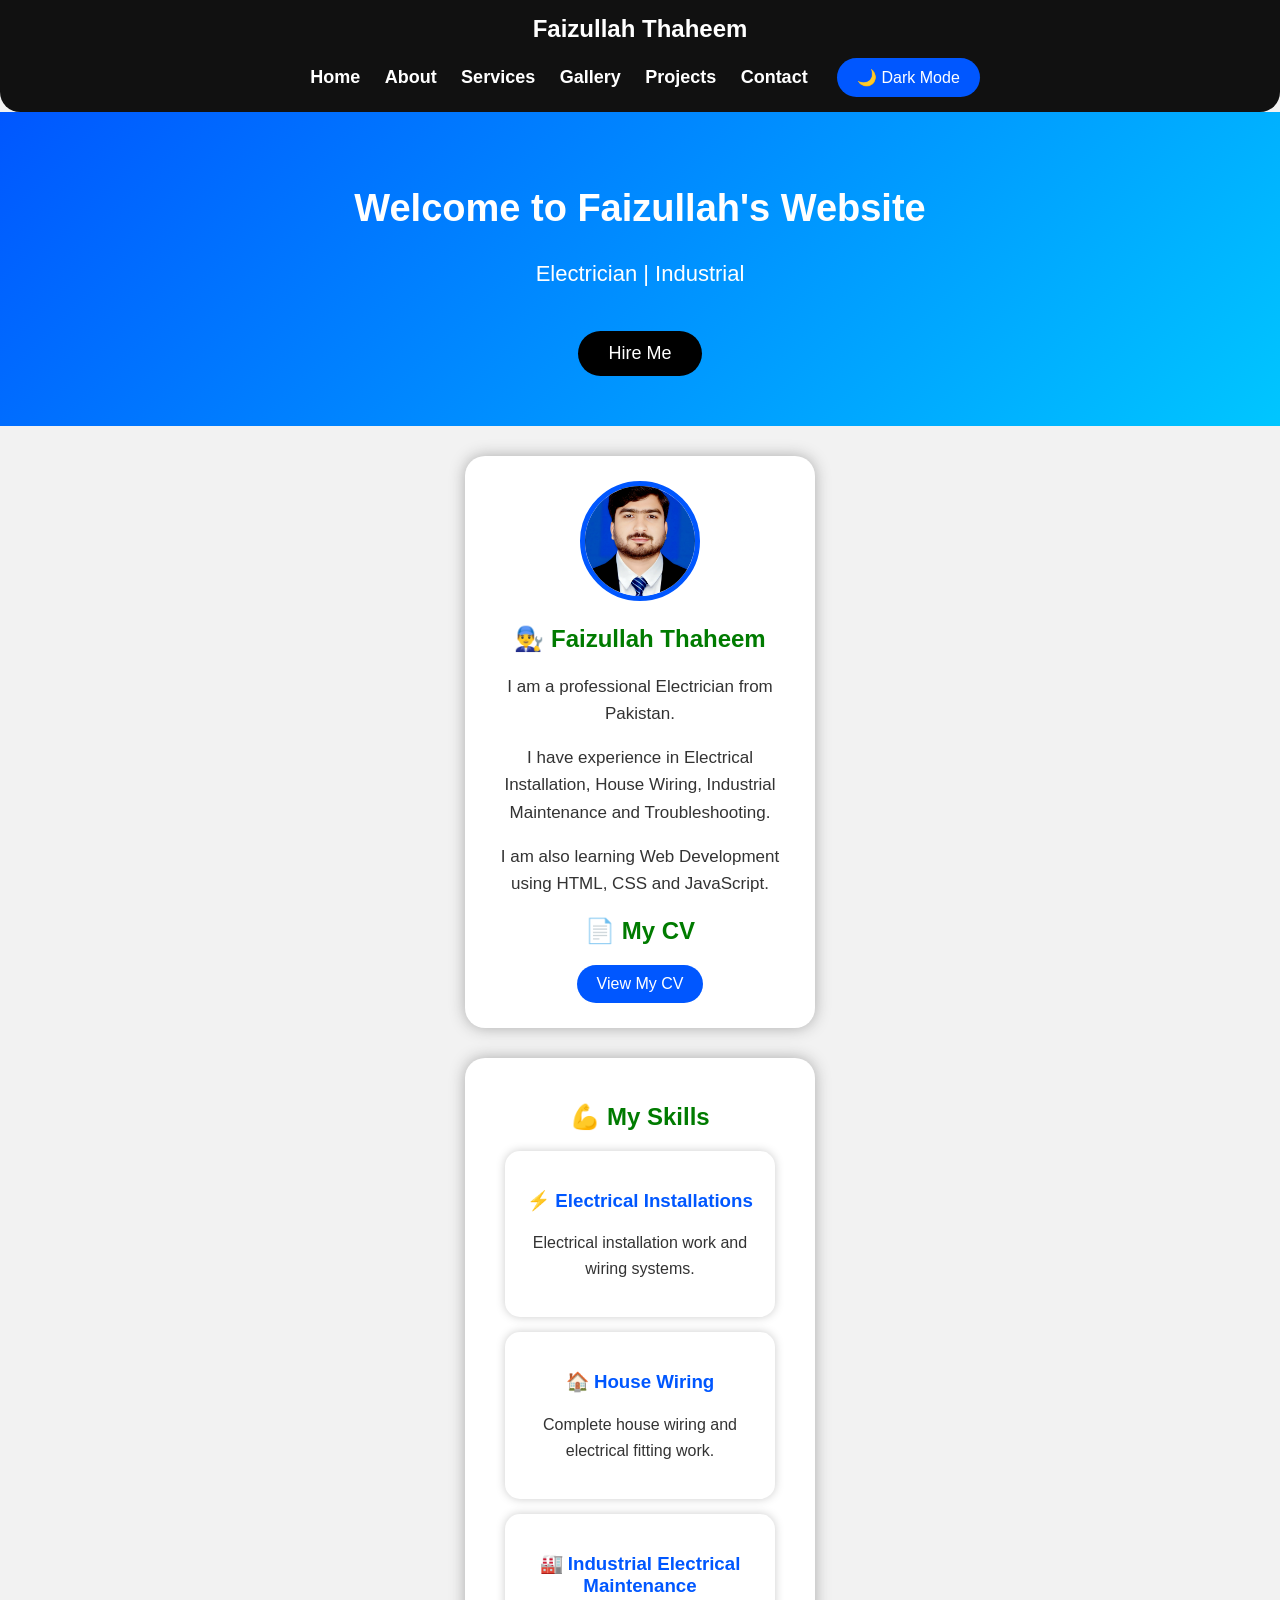
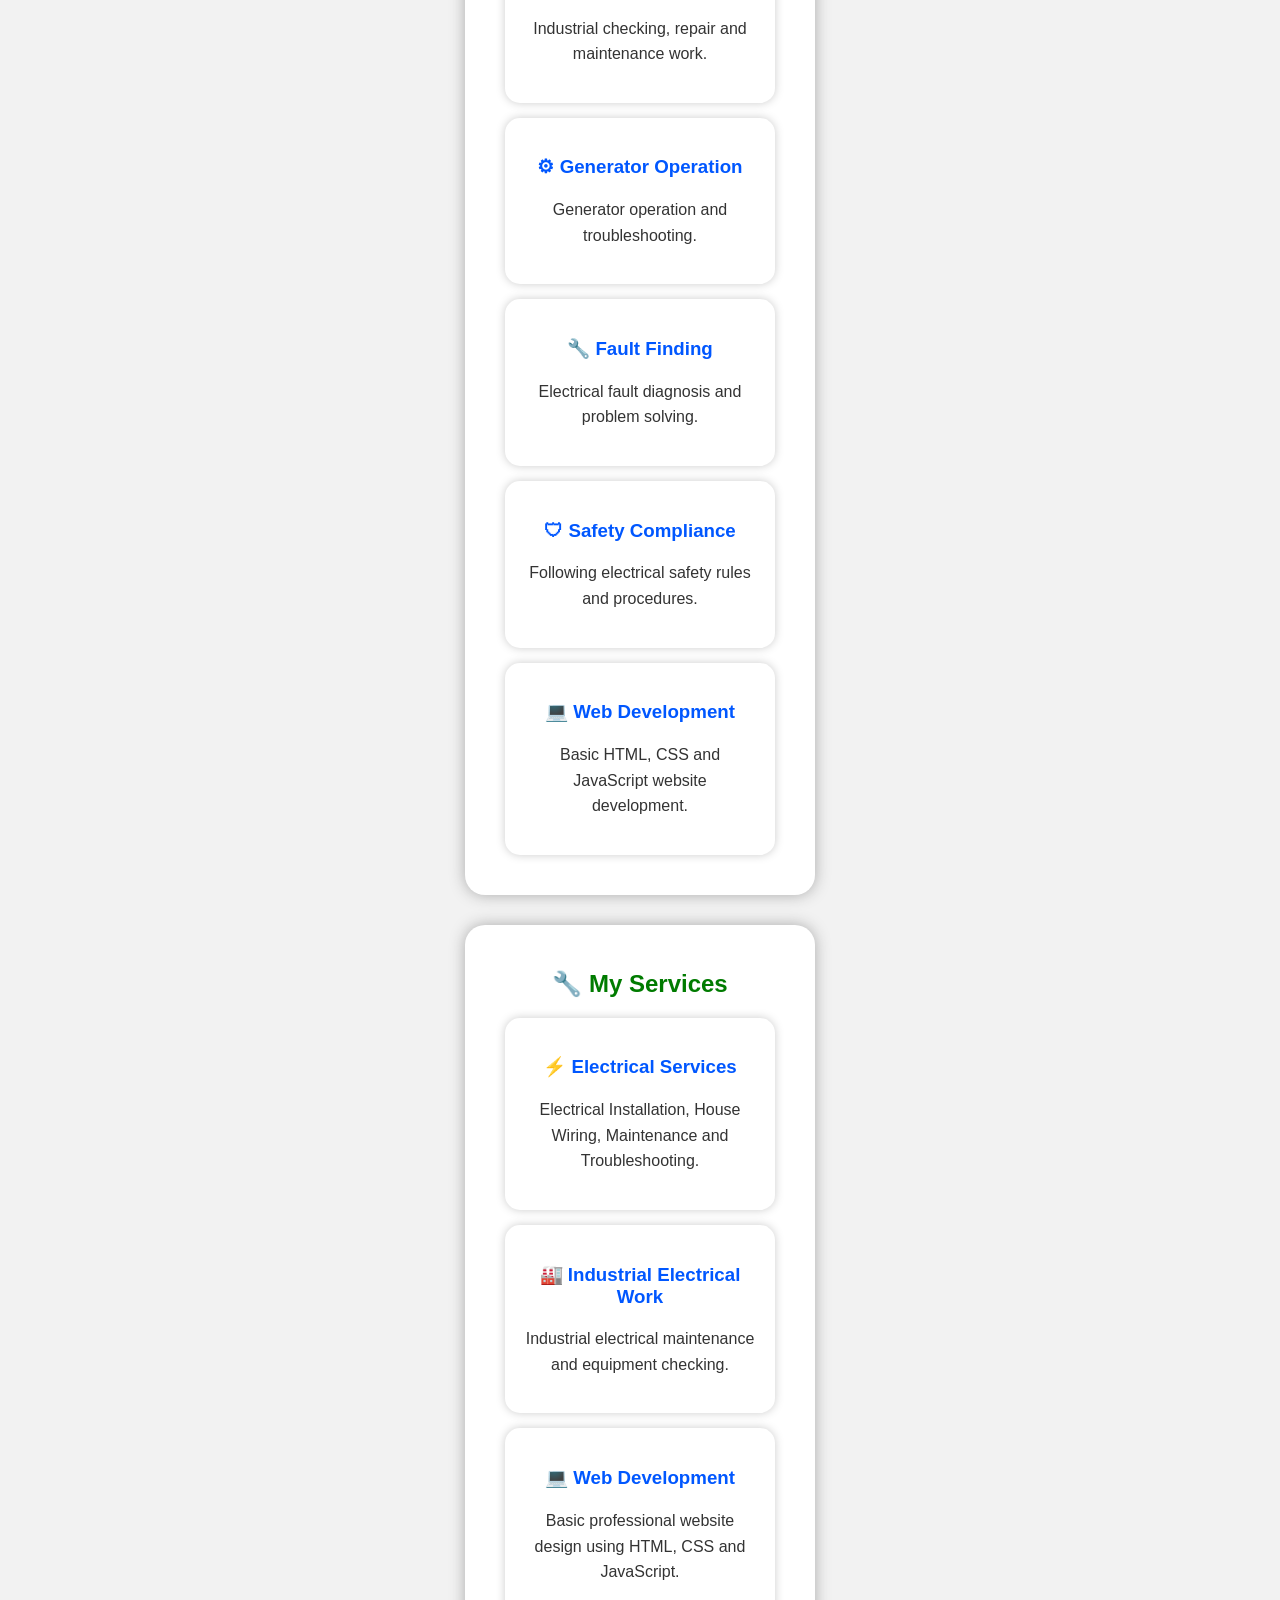
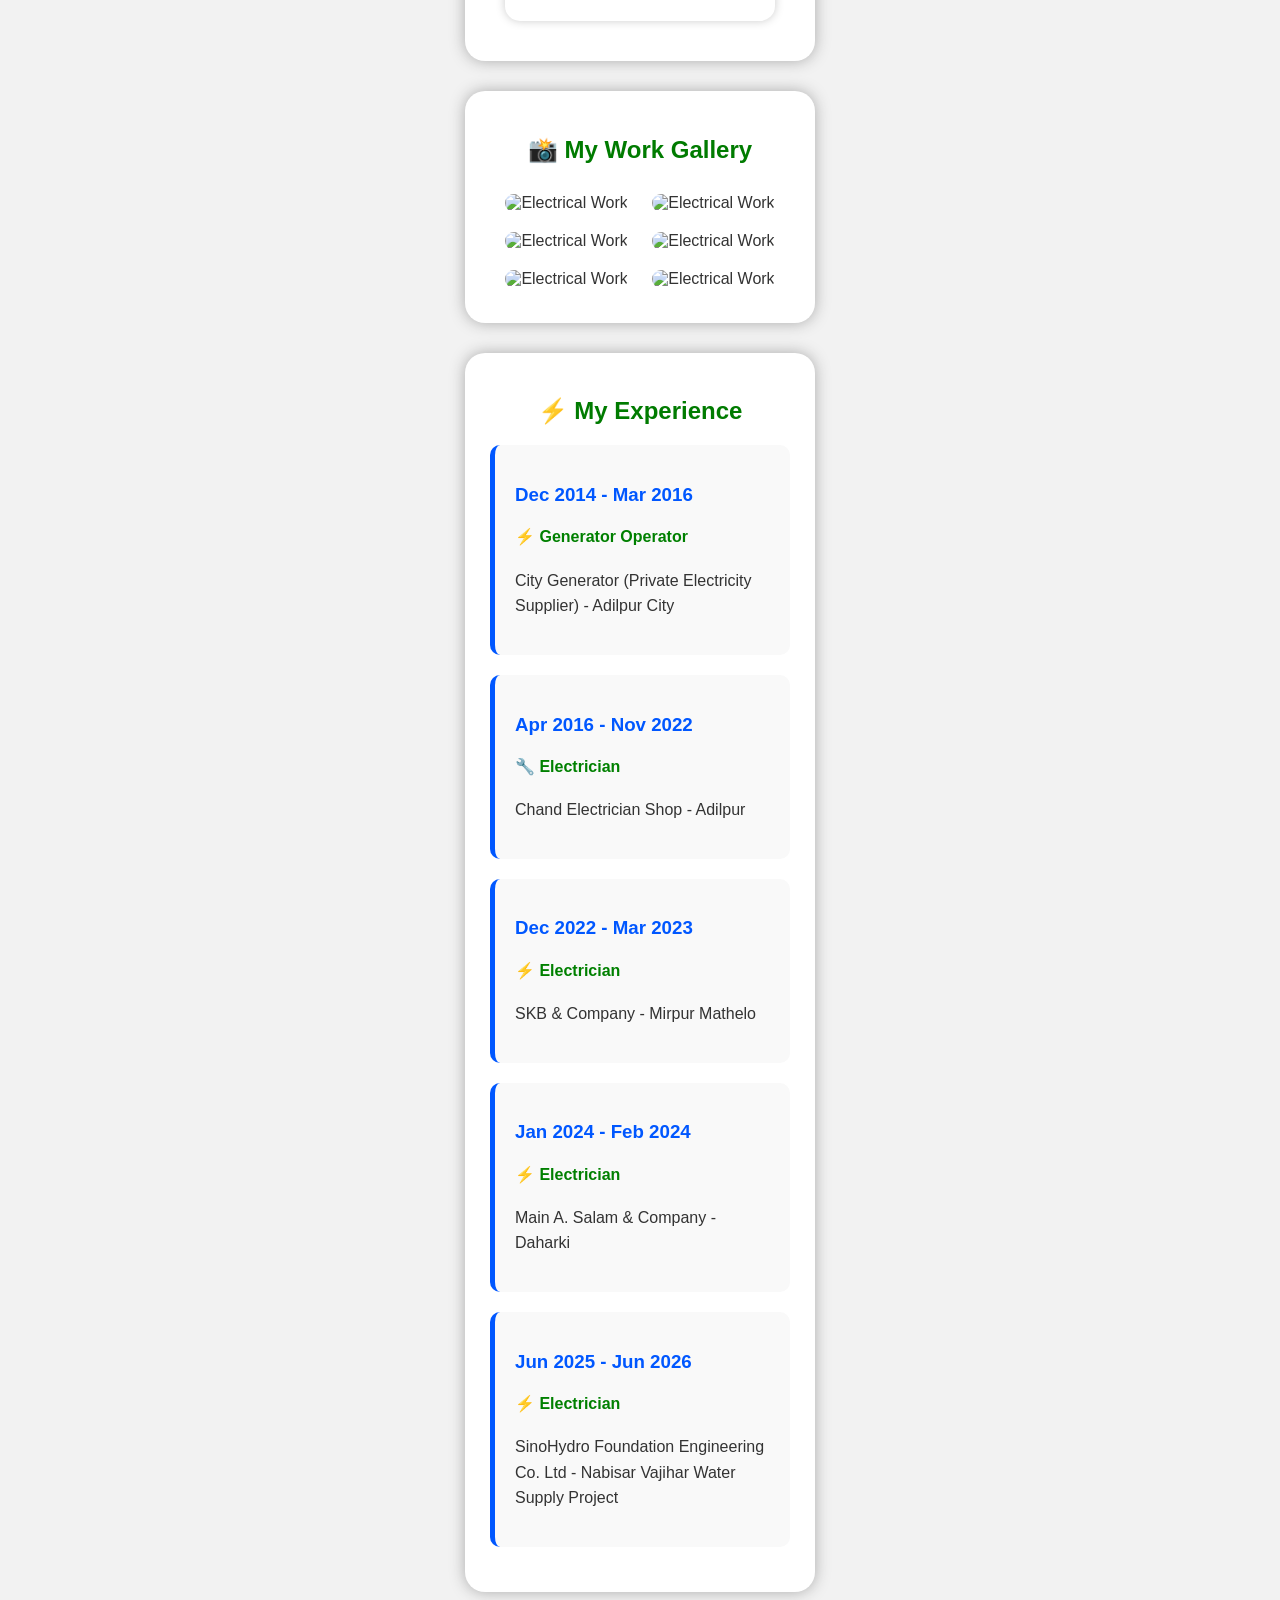
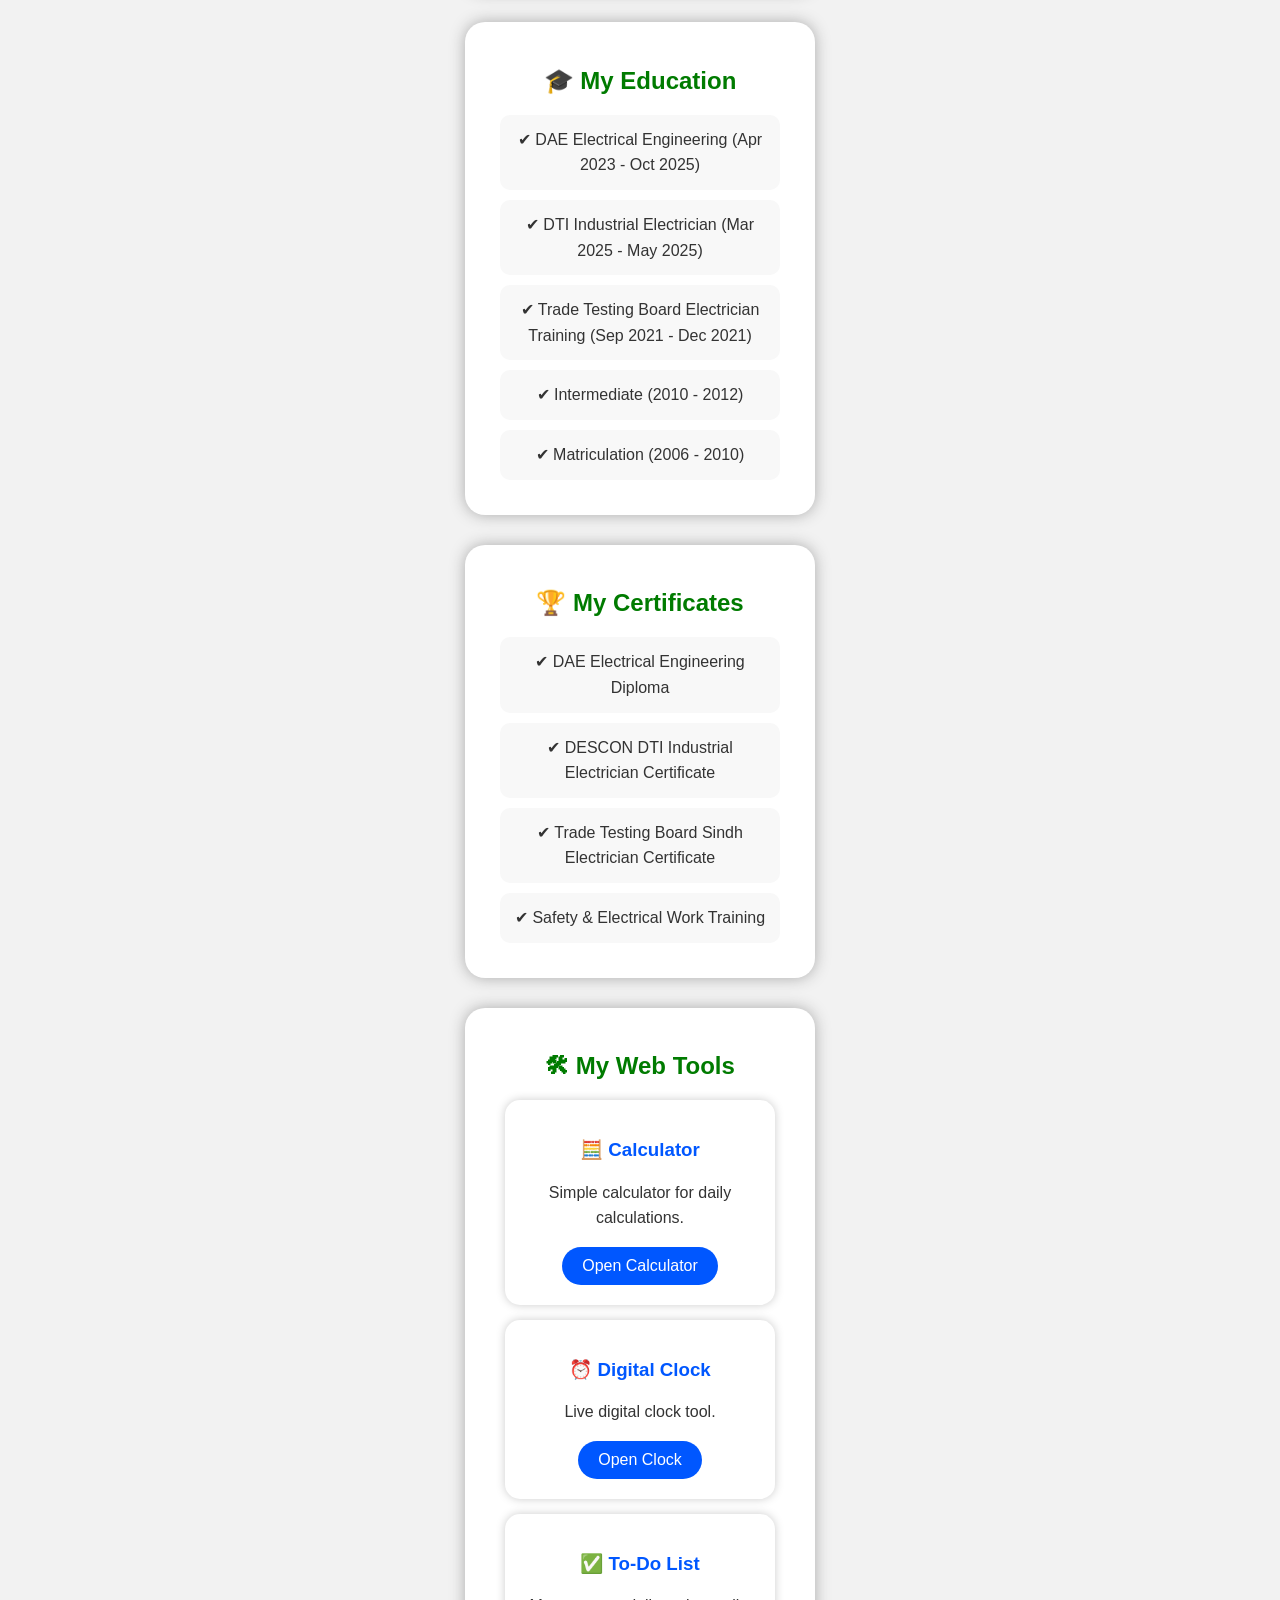
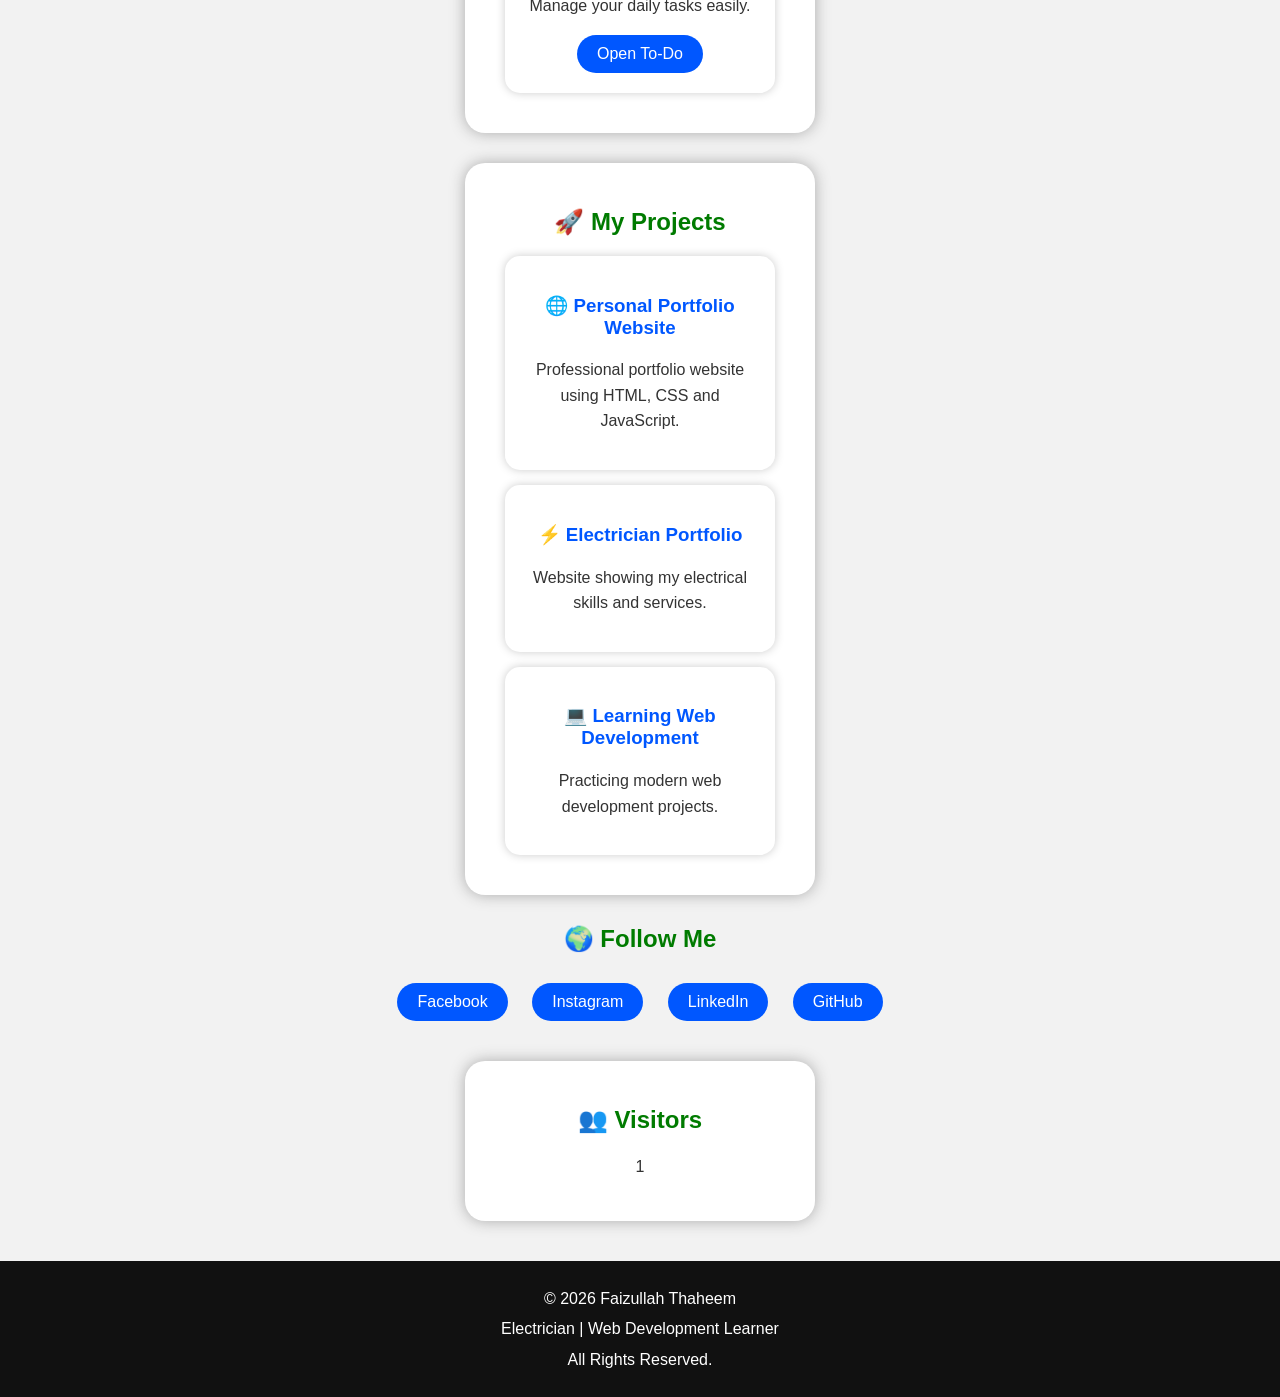
==== index.html @ d822e255 "Add files via upload" ====
<!DOCTYPE html>
<html lang="en">

<head>

<meta charset="UTF-8">

<meta name="viewport" content="width=device-width, initial-scale=1.0">

<title>Faizullah Thaheem | Electrician Portfolio</title>

<meta name="description" content="Faizullah Thaheem Professional Electrician Portfolio. Electrical Installation, Industrial Maintenance and Web Development Services.">

<meta name="keywords" content="Electrician, Electrical Work, Industrial Electrician, Web Development">

<meta name="author" content="Faizullah Thaheem">

<link rel="stylesheet" href="style.css">

<link rel="icon" type="image/png" href="logo.png">

</head>


<body>


<div id="preloader">

<div class="loader"></div>

</div>



<nav>

<h2>Faizullah Thaheem</h2>

<a href="index.html">Home</a>

<a href="about.html">About</a>

<a href="#services">Services</a>

<a href="#gallery">Gallery</a>

<a href="#projects">Projects</a>

<a href="contact.html">Contact</a>


<button onclick="toggleDarkMode()" id="darkBtn">

🌙 Dark Mode

</button>


</nav>




<div class="hero">


<h1>
Welcome to Faizullah's Website
</h1>


<p id="typing"></p>


<br>


<a href="https://wa.me/923333237715" target="_blank">

<button class="hire-btn">

Hire Me

</button>

</a>


</div>




<div class="card">


<img src="f.jpg" alt="Faizullah Thaheem">


<h2>👨‍🔧 Faizullah Thaheem</h2>


<p>
I am a professional Electrician from Pakistan.
</p>


<p>
I have experience in Electrical Installation, House Wiring, Industrial Maintenance and Troubleshooting.
</p>


<p>
I am also learning Web Development using HTML, CSS and JavaScript.
</p>



<h2>📄 My CV</h2>


<a href="f.cv.png" target="_blank">

<button>
View My CV
</button>

</a>


</div>
<div class="skills">


<h2>💪 My Skills</h2>



<div class="skill-card">

<h3>⚡ Electrical Installations</h3>

<p>
Electrical installation work and wiring systems.
</p>

</div>



<div class="skill-card">

<h3>🏠 House Wiring</h3>

<p>
Complete house wiring and electrical fitting work.
</p>

</div>



<div class="skill-card">

<h3>🏭 Industrial Electrical Maintenance</h3>

<p>
Industrial checking, repair and maintenance work.
</p>

</div>



<div class="skill-card">

<h3>⚙ Generator Operation</h3>

<p>
Generator operation and troubleshooting.
</p>

</div>



<div class="skill-card">

<h3>🔧 Fault Finding</h3>

<p>
Electrical fault diagnosis and problem solving.
</p>

</div>



<div class="skill-card">

<h3>🛡 Safety Compliance</h3>

<p>
Following electrical safety rules and procedures.
</p>

</div>



<div class="skill-card">

<h3>💻 Web Development</h3>

<p>
Basic HTML, CSS and JavaScript website development.
</p>

</div>


</div>



<div class="services" id="services">


<h2>🔧 My Services</h2>



<div class="service-card">


<h3>⚡ Electrical Services</h3>

<p>
Electrical Installation, House Wiring, Maintenance and Troubleshooting.
</p>


</div>



<div class="service-card">


<h3>🏭 Industrial Electrical Work</h3>

<p>
Industrial electrical maintenance and equipment checking.
</p>


</div>



<div class="service-card">


<h3>💻 Web Development</h3>

<p>
Basic professional website design using HTML, CSS and JavaScript.
</p>


</div>


</div>
<div class="gallery" id="gallery">


<h2>📸 My Work Gallery</h2>


<img src="images/1.jpg" alt="Electrical Work">

<img src="images/2.jpg" alt="Electrical Work">

<img src="images/3.jpg" alt="Electrical Work">

<img src="images/4.jpg" alt="Electrical Work">

<img src="images/5.jpg" alt="Electrical Work">

<img src="images/6.jpg" alt="Electrical Work">


</div>





<div class="experience">


<h2>⚡ My Experience</h2>



<div class="timeline">



<div class="timeline-item">


<h3>Dec 2014 - Mar 2016</h3>


<h4>⚡ Generator Operator</h4>


<p>
City Generator (Private Electricity Supplier) - Adilpur City
</p>


</div>




<div class="timeline-item">


<h3>Apr 2016 - Nov 2022</h3>


<h4>🔧 Electrician</h4>


<p>
Chand Electrician Shop - Adilpur
</p>


</div>




<div class="timeline-item">


<h3>Dec 2022 - Mar 2023</h3>


<h4>⚡ Electrician</h4>


<p>
SKB & Company - Mirpur Mathelo
</p>


</div>




<div class="timeline-item">


<h3>Jan 2024 - Feb 2024</h3>


<h4>⚡ Electrician</h4>


<p>
Main A. Salam & Company - Daharki
</p>


</div>




<div class="timeline-item">


<h3>Jun 2025 - Jun 2026</h3>


<h4>⚡ Electrician</h4>


<p>
SinoHydro Foundation Engineering Co. Ltd - Nabisar Vajihar Water Supply Project
</p>


</div>


</div>


</div>
<div class="education">


<h2>🎓 My Education</h2>


<p>
✔ DAE Electrical Engineering (Apr 2023 - Oct 2025)
</p>


<p>
✔ DTI Industrial Electrician (Mar 2025 - May 2025)
</p>


<p>
✔ Trade Testing Board Electrician Training (Sep 2021 - Dec 2021)
</p>


<p>
✔ Intermediate (2010 - 2012)
</p>


<p>
✔ Matriculation (2006 - 2010)
</p>


</div>





<div class="certificates">


<h2>🏆 My Certificates</h2>


<p>
✔ DAE Electrical Engineering Diploma
</p>


<p>
✔ DESCON DTI Industrial Electrician Certificate
</p>


<p>
✔ Trade Testing Board Sindh Electrician Certificate
</p>


<p>
✔ Safety & Electrical Work Training
</p>


</div>
<div class="tools">


<h2>🛠 My Web Tools</h2>



<div class="tool-card">


<h3>🧮 Calculator</h3>


<p>
Simple calculator for daily calculations.
</p>


<a href="calculator.html">

<button>
Open Calculator
</button>

</a>


</div>




<div class="tool-card">


<h3>⏰ Digital Clock</h3>


<p>
Live digital clock tool.
</p>


<a href="clock.html">

<button>
Open Clock
</button>

</a>


</div>




<div class="tool-card">


<h3>✅ To-Do List</h3>


<p>
Manage your daily tasks easily.
</p>


<a href="todo.html">

<button>
Open To-Do
</button>

</a>


</div>



</div>





<div class="projects" id="projects">


<h2>🚀 My Projects</h2>



<div class="project-card">


<h3>🌐 Personal Portfolio Website</h3>


<p>
Professional portfolio website using HTML, CSS and JavaScript.
</p>


</div>




<div class="project-card">


<h3>⚡ Electrician Portfolio</h3>


<p>
Website showing my electrical skills and services.
</p>


</div>




<div class="project-card">


<h3>💻 Learning Web Development</h3>


<p>
Practicing modern web development projects.
</p>


</div>



</div>
<div class="social">


<h2>🌍 Follow Me</h2>



<a href="https://facebook.com" target="_blank">

<button>
Facebook
</button>

</a>



<a href="https://instagram.com" target="_blank">

<button>
Instagram
</button>

</a>



<a href="https://linkedin.com" target="_blank">

<button>
LinkedIn
</button>

</a>



<a href="https://github.com" target="_blank">

<button>
GitHub
</button>

</a>



</div>





<div class="visitors">


<h2>👥 Visitors</h2>


<p id="visitorCount"></p>


</div>





<footer>


<p>
© 2026 Faizullah Thaheem
</p>


<p>
Electrician | Web Development Learner
</p>


<p>
All Rights Reserved.
</p>


</footer>





<button onclick="topFunction()" id="topBtn">

⬆ Top

</button>





<script src="script.js"></script>


</body>


</html>
---- style.css ----
/* ======================
   General Settings
====================== */


*{
    box-sizing:border-box;
}


body{

    background:#f2f2f2;
    font-family:Arial, sans-serif;
    margin:0;
    text-align:center;
    color:#333;

}



h1{

    color:#0057ff;

}



h2{

    color:#007b00;

}



p{

    line-height:1.6;

}



a{

    text-decoration:none;

}



/* ======================
   Navigation
====================== */


nav{

    background:#111;
    padding:15px;
    border-radius:0 0 20px 20px;

}



nav h2{

    color:white;
    margin:0 0 15px;

}



nav a{

    color:white;
    margin:10px;
    font-size:18px;
    font-weight:bold;

}



nav a:hover{

    color:#00ffff;

}



#darkBtn{

    margin-left:15px;

}/* ======================
   Hero Section
====================== */


.hero{

    background:linear-gradient(135deg,#0057ff,#00c6ff);
    color:white;
    padding:50px 20px;
    margin-bottom:30px;

}



.hero h1{

    color:white;
    font-size:38px;

}



.hero p{

    color:white;
    font-size:22px;

}



.hire-btn{

    background:black;
    color:white;
    padding:12px 30px;
    border:none;
    border-radius:25px;
    font-size:18px;
    cursor:pointer;
    transition:0.3s;

}



.hire-btn:hover{

    background:white;
    color:black;
    transform:scale(1.05);

}



/* ======================
   Common Cards
====================== */


.card,
.skills,
.services,
.contact,
.projects,
.experience,
.certificates,
.education,
.tools,
.gallery,
.visitors,
.why,
.calculator,
.todo{


    background:white;
    width:350px;
    margin:30px auto;
    padding:25px;
    border-radius:20px;
    box-shadow:0 0 15px #aaa;
    transition:0.3s;

}



.card:hover,
.skills:hover,
.services:hover,
.projects:hover{

    transform:translateY(-5px);

}



/* ======================
   Profile Image
====================== */


.card img{

    width:120px;
    height:120px;
    border-radius:50%;
    object-fit:cover;
    border:5px solid #0057ff;

}



.card p{

    font-size:17px;

}/* ======================
   Skills & Service Cards
====================== */


.skill-card,
.service-card,
.tool-card,
.project-card{

    background:#ffffff;
    margin:15px auto;
    padding:20px;
    border-radius:15px;
    width:90%;
    box-shadow:0 0 10px #ccc;
    transition:0.3s;

}



.skill-card:hover,
.service-card:hover,
.tool-card:hover,
.project-card:hover{

    transform:translateY(-8px);
    box-shadow:0 0 20px #888;

}



.skill-card h3,
.service-card h3,
.tool-card h3,
.project-card h3{

    color:#0057ff;

}



/* ======================
   Gallery
====================== */


.gallery img{

    width:140px;
    height:140px;
    object-fit:cover;
    margin:10px;
    border-radius:15px;
    transition:0.3s;

}



.gallery img:hover{

    transform:scale(1.08);

}



/* ======================
   Experience Timeline
====================== */


.timeline-item{

    background:#f9f9f9;
    margin:20px 0;
    padding:20px;
    border-left:5px solid #0057ff;
    border-radius:10px;
    text-align:left;

}



.timeline-item h3{

    color:#0057ff;

}



.timeline-item h4{

    color:#008000;

}/* ======================
   Education & Certificates
====================== */


.education p,
.certificates p{

    background:#f8f8f8;
    padding:12px;
    margin:10px;
    border-radius:10px;
    font-size:16px;

}



.education p:hover,
.certificates p:hover{

    background:#e8f0ff;

}




/* ======================
   Buttons
====================== */


button{

    background:#0057ff;
    color:white;
    padding:10px 20px;
    border:none;
    border-radius:20px;
    cursor:pointer;
    font-size:16px;
    transition:0.3s;

}



button:hover{

    background:#003399;
    transform:scale(1.05);

}



/* ======================
   Social Section
====================== */


.social button{

    margin:10px;

}



.social a{

    display:inline-block;

}




/* ======================
   Footer
====================== */


footer{

    background:#111;
    color:white;
    padding:20px;
    margin-top:40px;

}



footer p{

    margin:5px;

}




/* ======================
   Top Button
====================== */


#topBtn{

    position:fixed;
    bottom:20px;
    right:20px;
    display:none;
    border-radius:50%;
    width:50px;
    height:50px;

}/* ======================
   Preloader
====================== */


#preloader{

    position:fixed;
    top:0;
    left:0;
    width:100%;
    height:100%;
    background:white;
    display:flex;
    justify-content:center;
    align-items:center;
    z-index:9999;

}



.loader{

    width:50px;
    height:50px;
    border:5px solid #ccc;
    border-top:5px solid #0057ff;
    border-radius:50%;
    animation:spin 1s linear infinite;

}



@keyframes spin{

    100%{

        transform:rotate(360deg);

    }

}



/* ======================
   Dark Mode
====================== */


.dark{

    background:#111;
    color:white;

}



.dark .card,
.dark .skills,
.dark .services,
.dark .experience,
.dark .education,
.dark .certificates,
.dark .tools,
.dark .projects,
.dark .gallery,
.dark .visitors{

    background:#222;
    color:white;

}



.dark .skill-card,
.dark .service-card,
.dark .tool-card,
.dark .project-card,
.dark .timeline-item{

    background:#333;
    color:white;

}




/* ======================
   Mobile Responsive
====================== */


@media(max-width:600px){


nav a{

    display:block;
    margin:12px;

}



.hero h1{

    font-size:28px;

}



.card,
.skills,
.services,
.contact,
.projects,
.experience,
.certificates,
.education,
.tools,
.gallery,
.visitors{

    width:90%;

}



.gallery img{

    width:100px;
    height:100px;

}



button{

    width:auto;

}



}
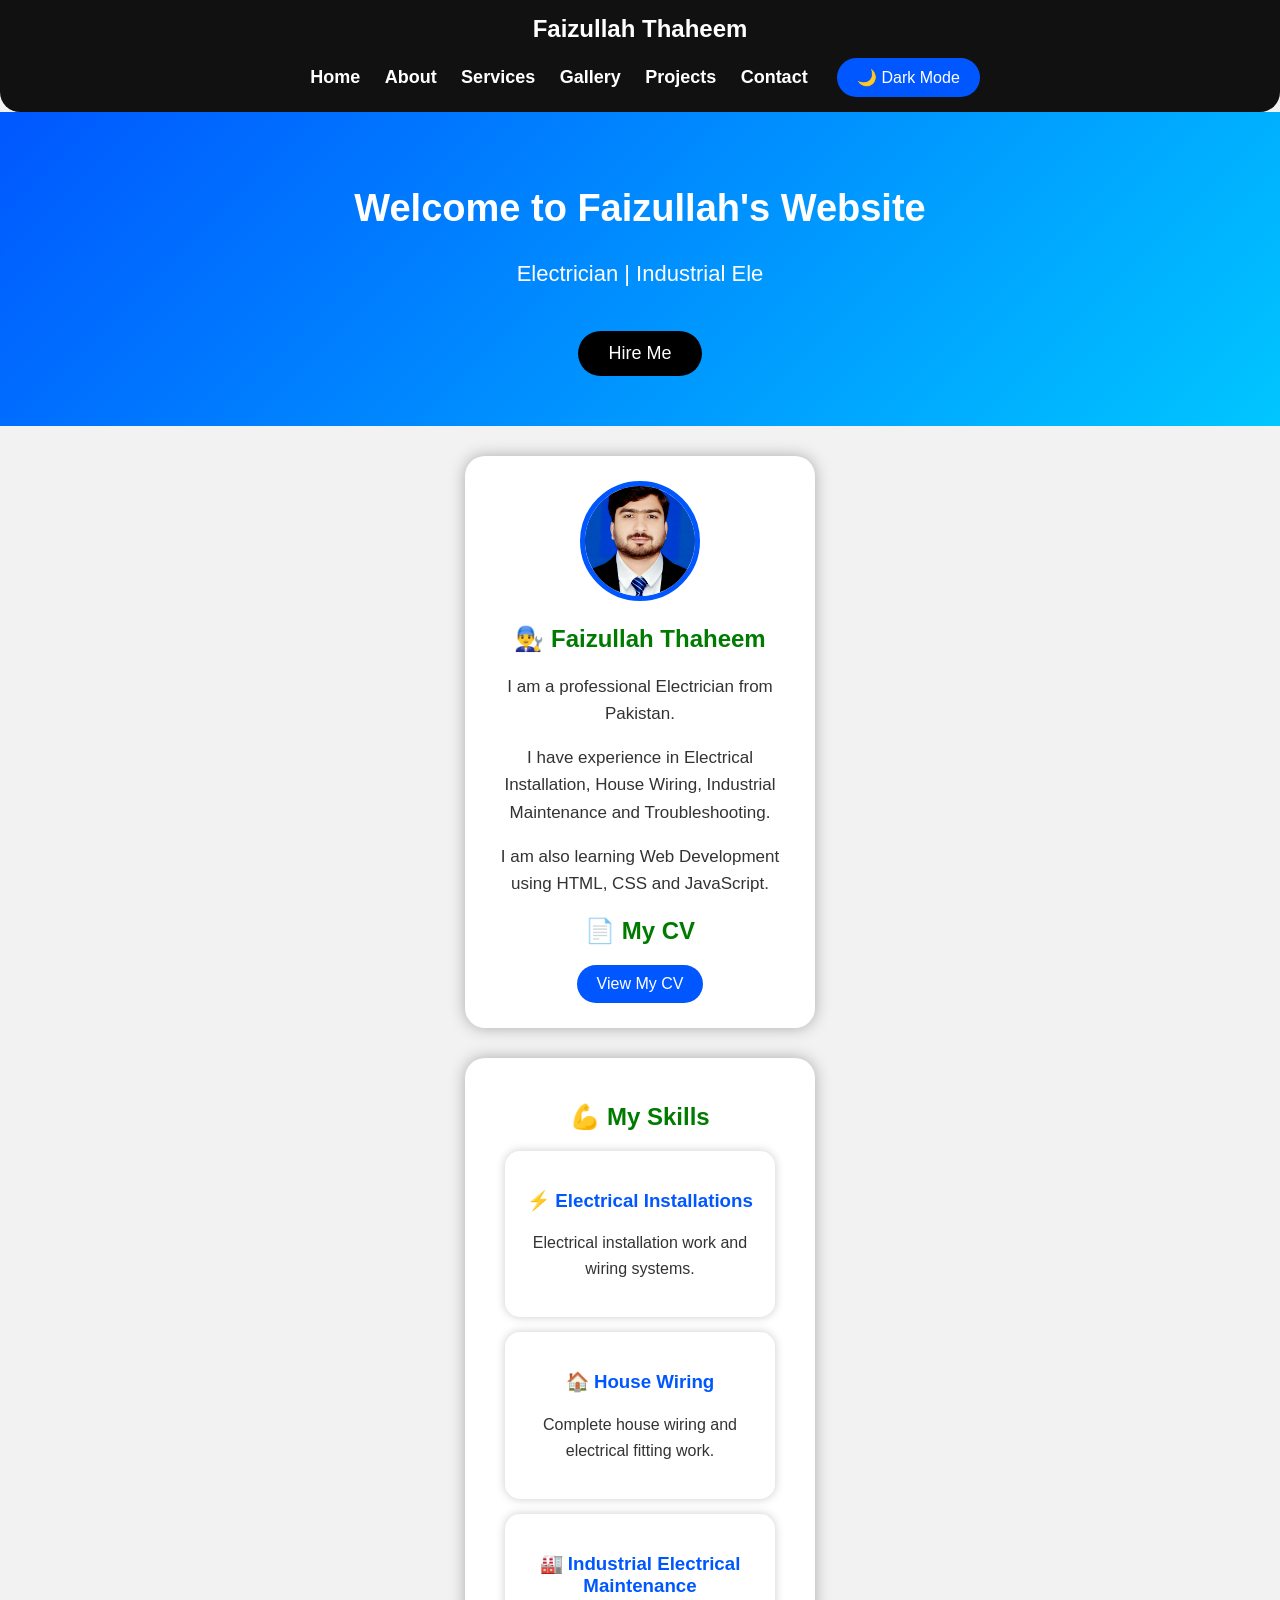
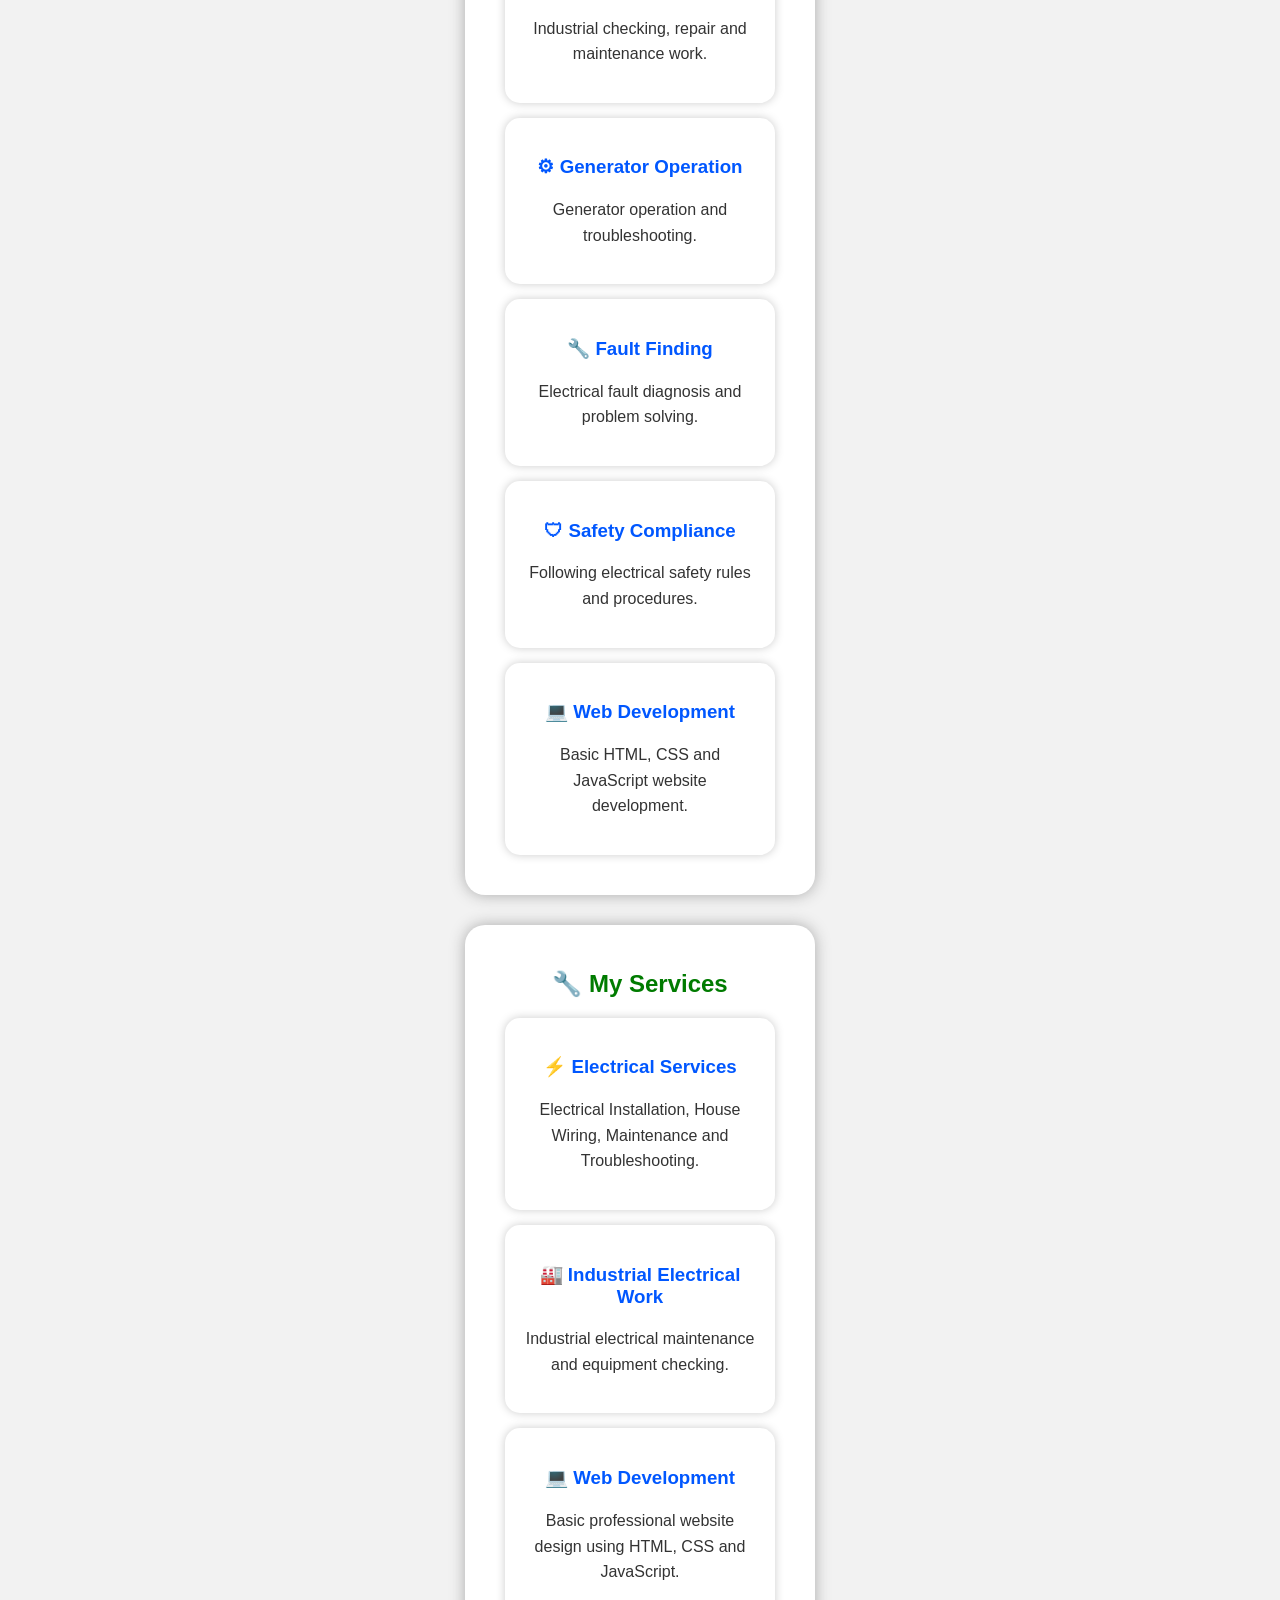
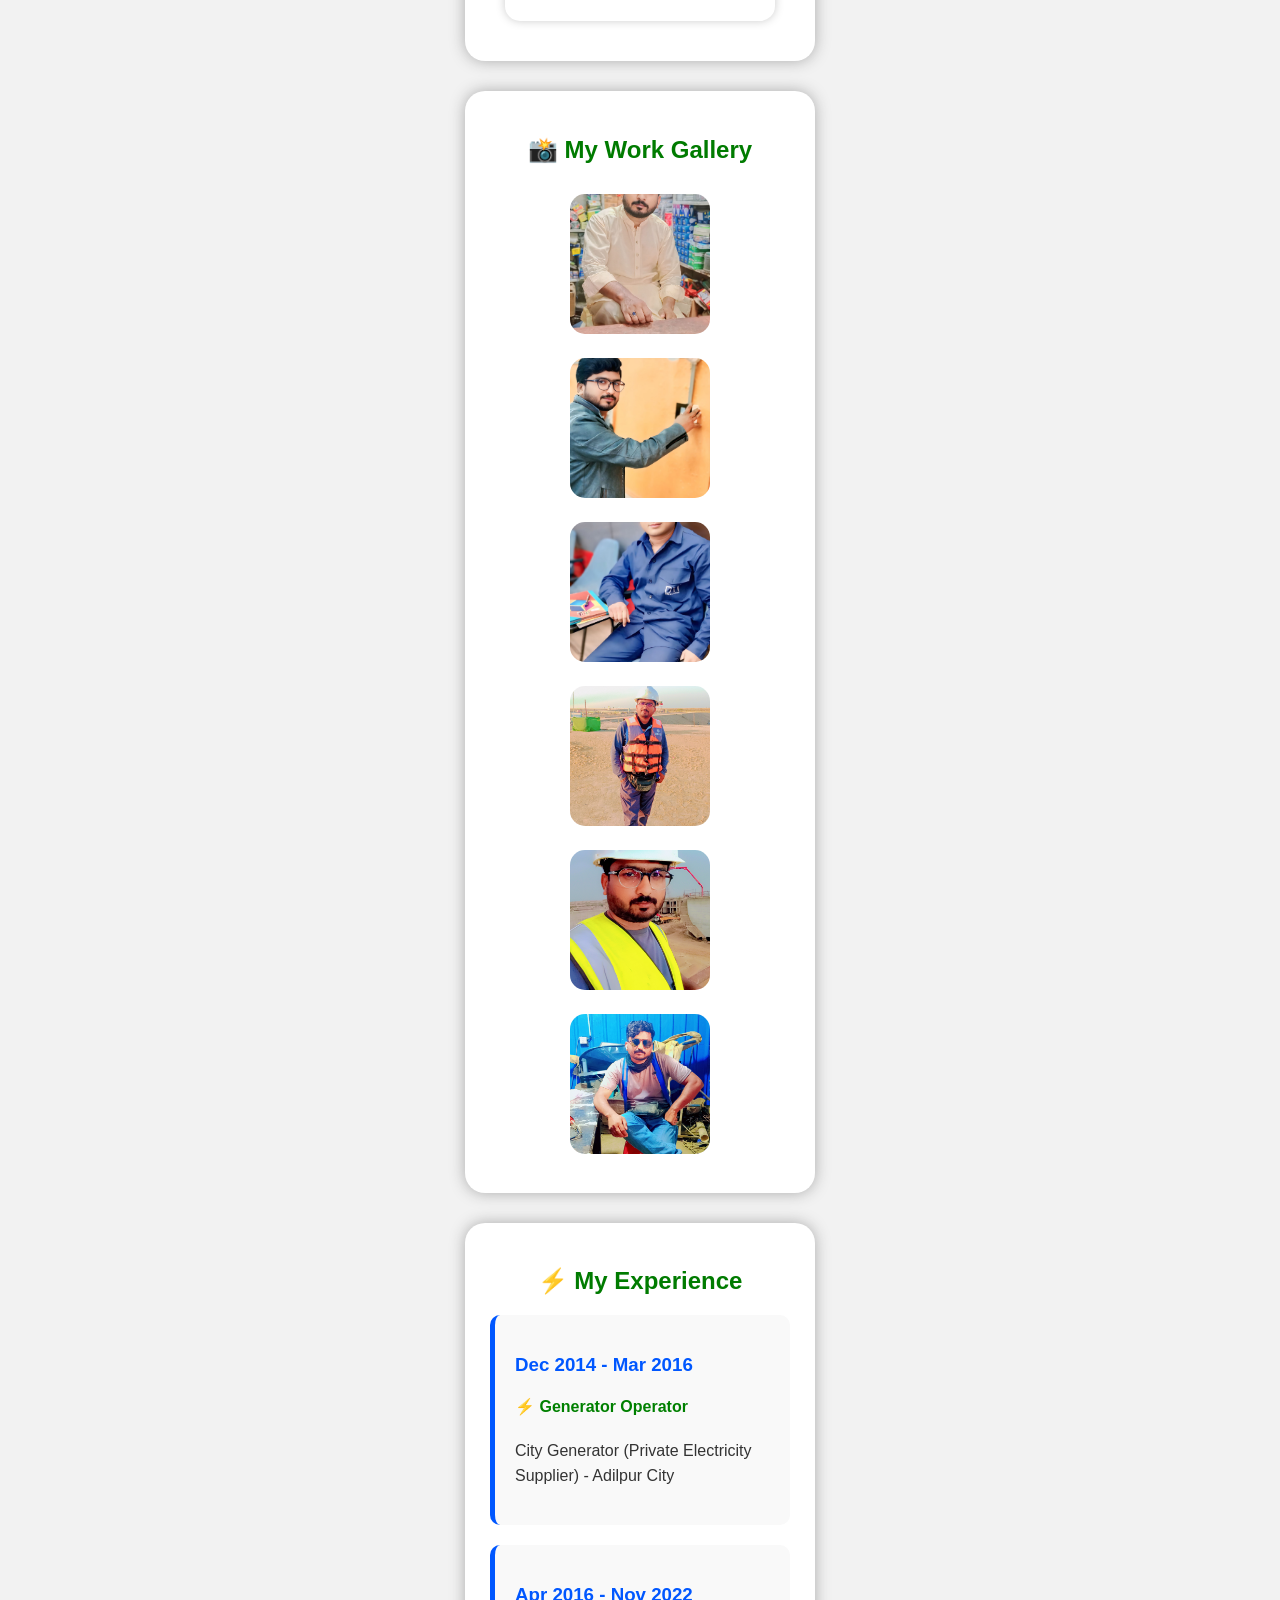
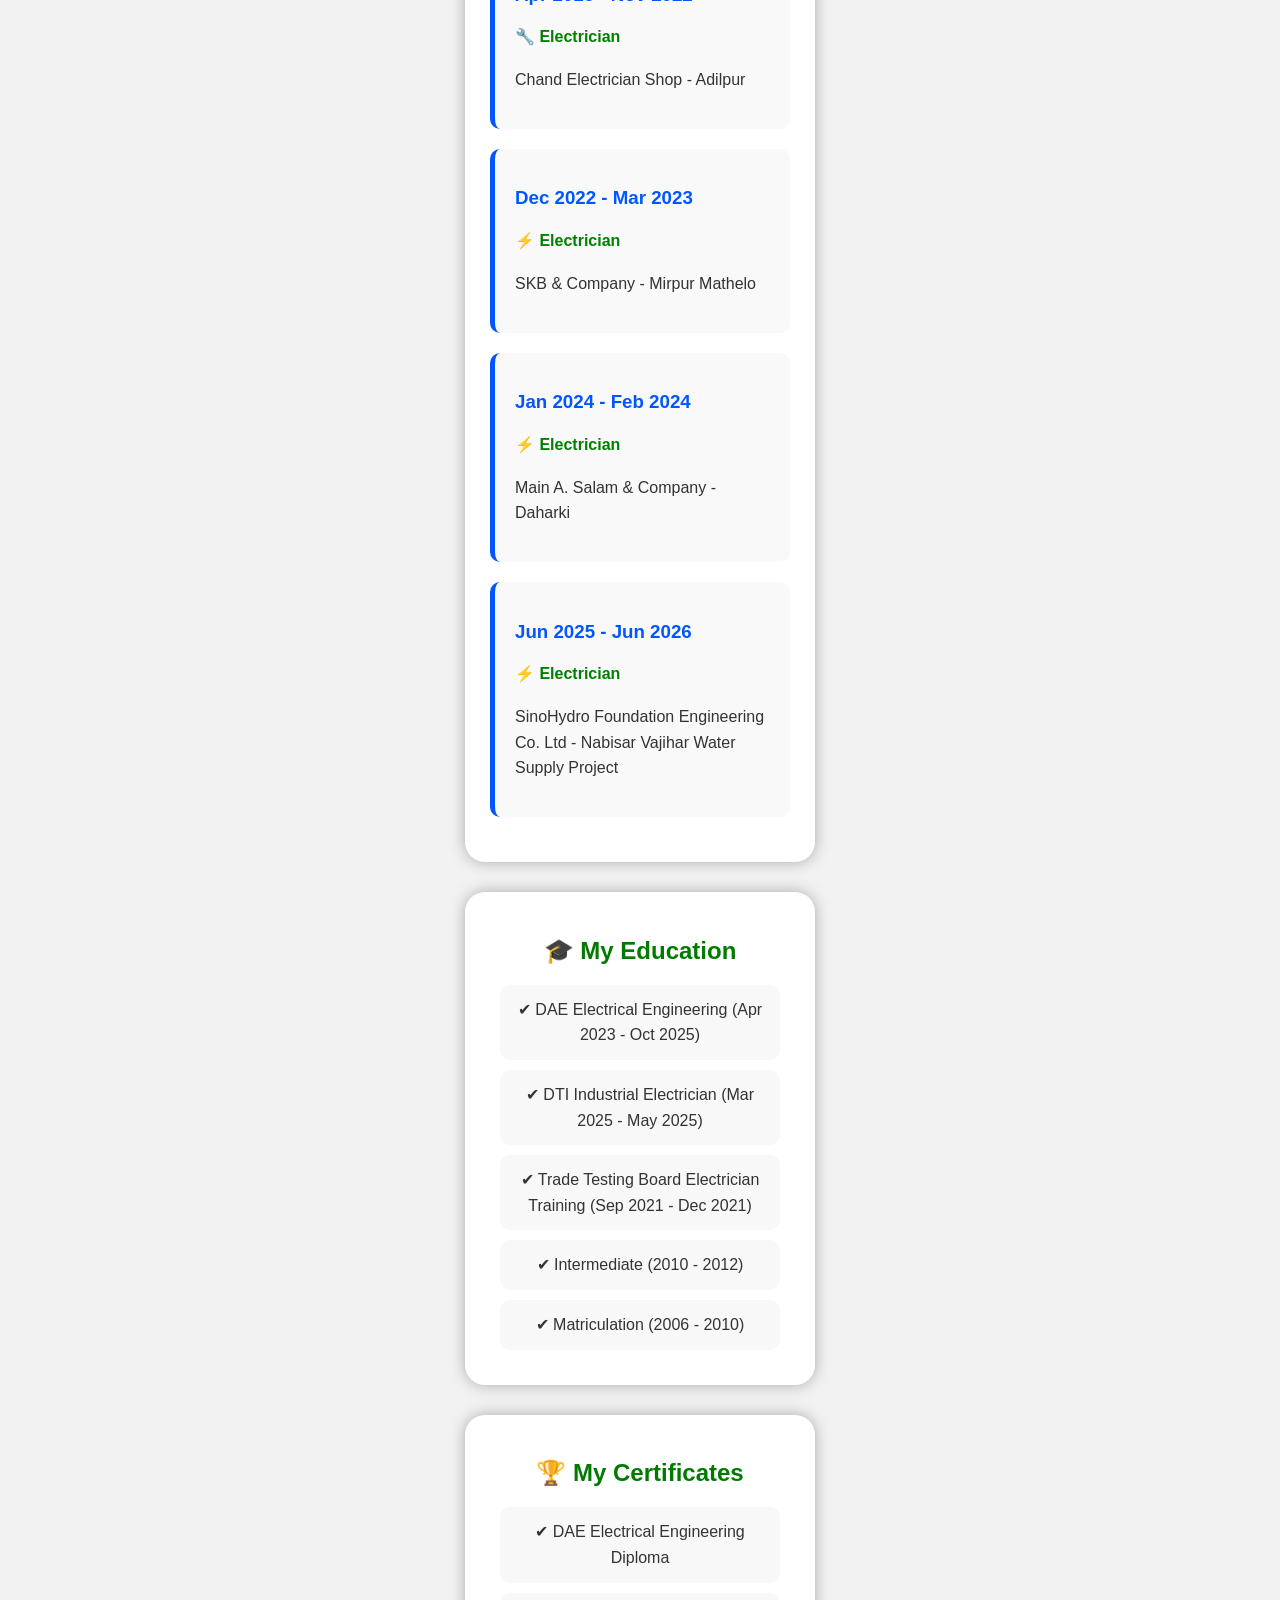
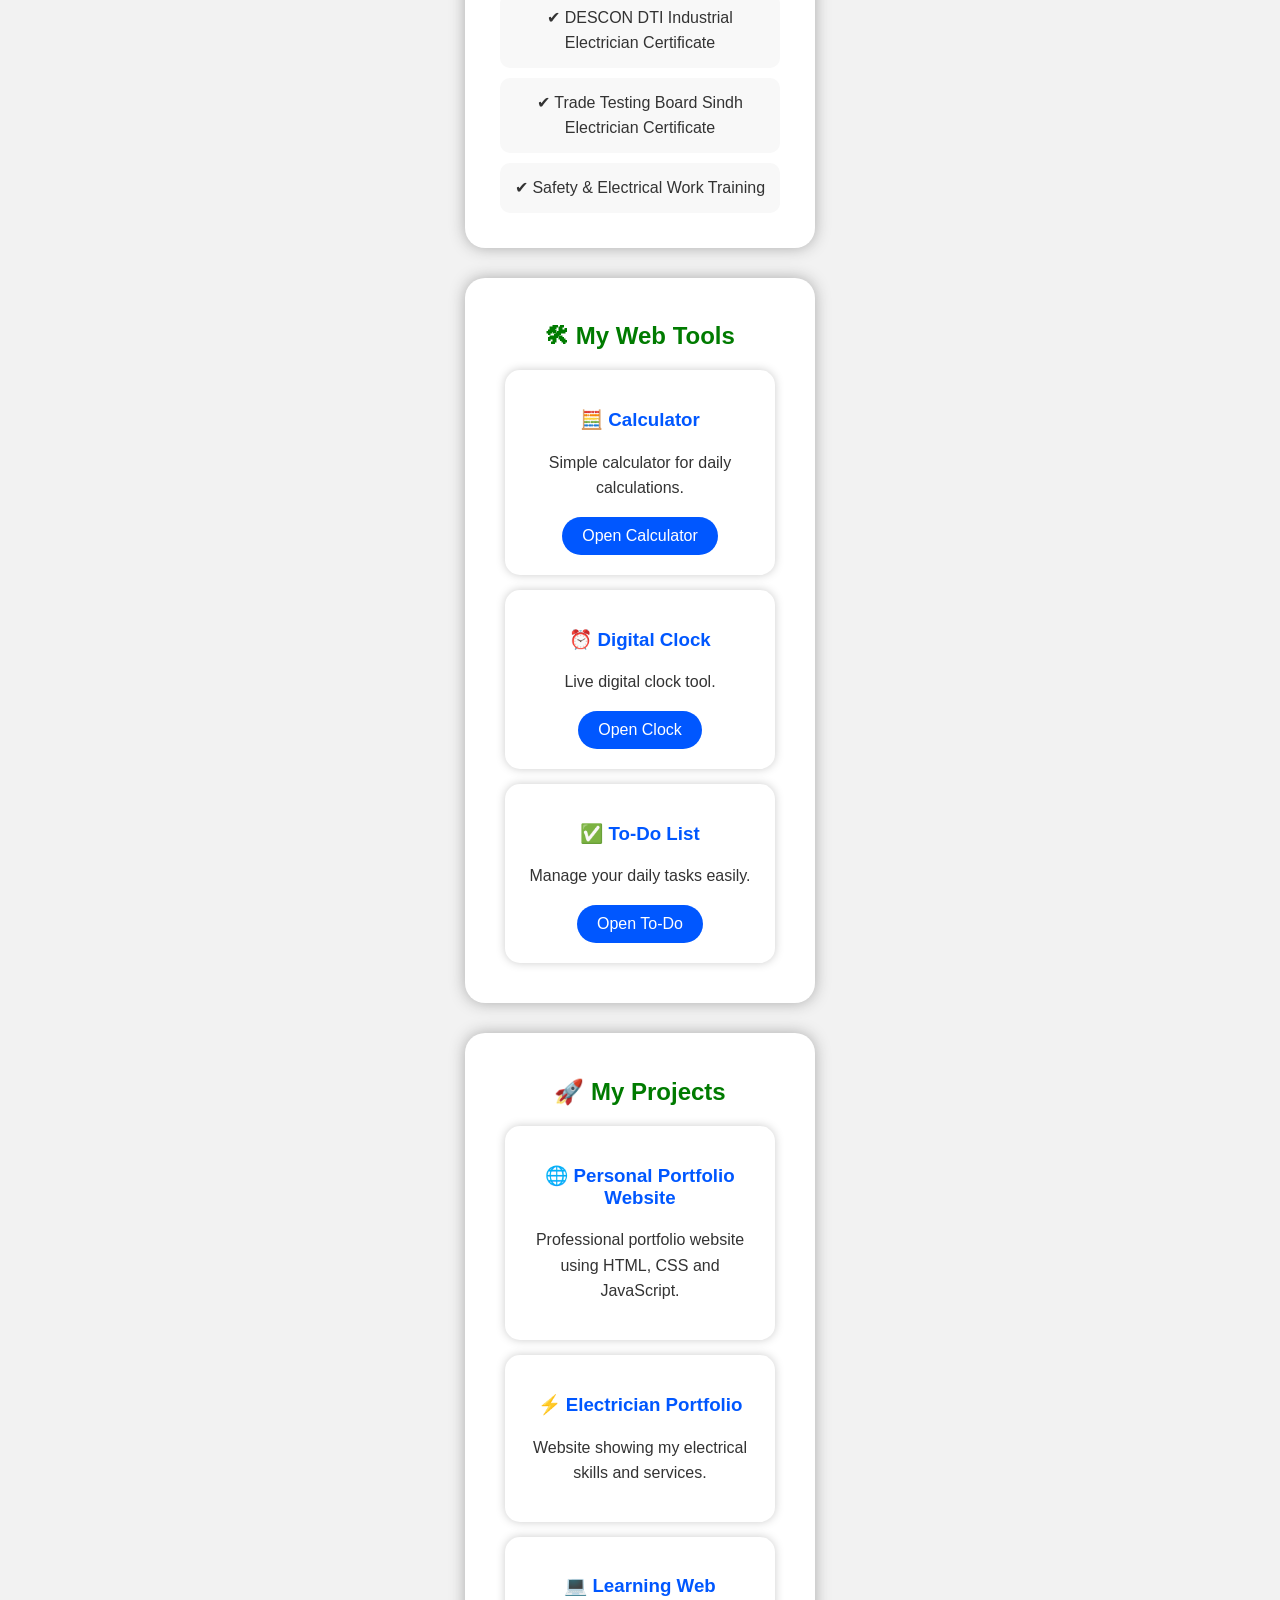
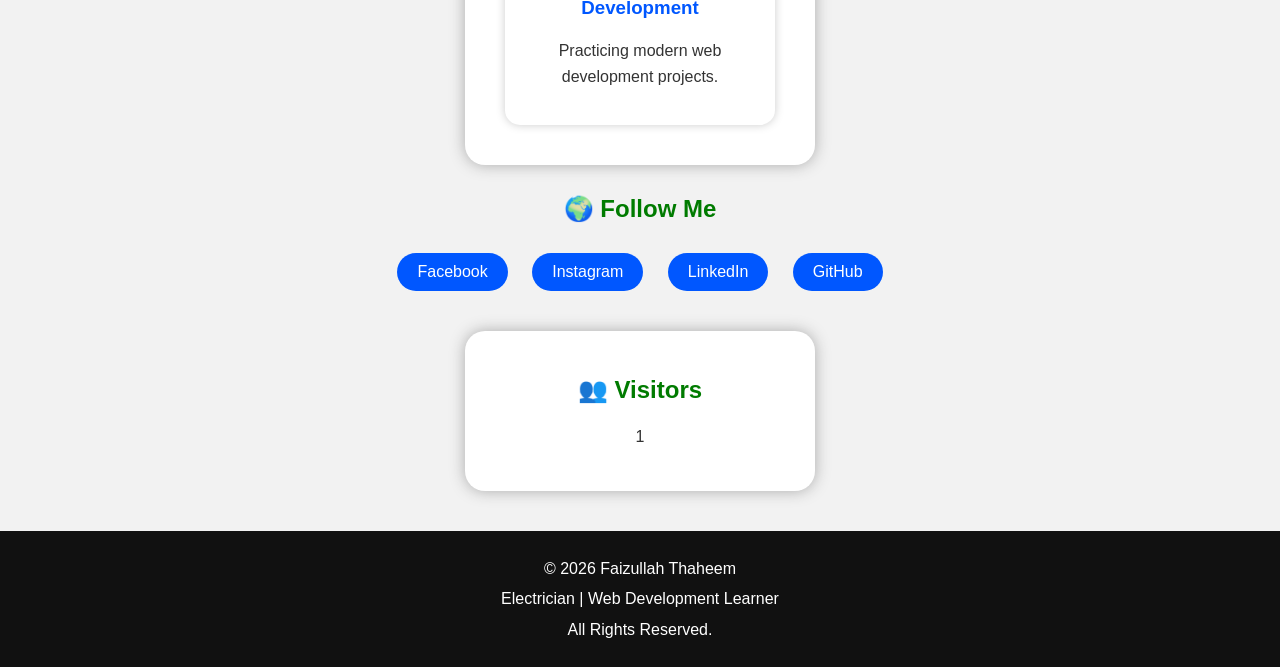
==== commit 071d2418: "Update index.html" ====
--- a/index.html
+++ b/index.html
@@ -279,17 +279,17 @@
 <h2>📸 My Work Gallery</h2>
 
 
-<img src="images/1.jpg" alt="Electrical Work">
-
-<img src="images/2.jpg" alt="Electrical Work">
-
-<img src="images/3.jpg" alt="Electrical Work">
-
-<img src="images/4.jpg" alt="Electrical Work">
-
-<img src="images/5.jpg" alt="Electrical Work">
-
-<img src="images/6.jpg" alt="Electrical Work">
+<img src="1.jpg" alt="Electrical Work">
+
+<img src="2.jpg" alt="Electrical Work">
+
+<img src="3.jpg" alt="Electrical Work">
+
+<img src="4.jpg" alt="Electrical Work">
+
+<img src="5.jpg" alt="Electrical Work">
+
+<img src="6.jpg" alt="Electrical Work">
 
 
 </div>
@@ -720,4 +720,4 @@
 </body>
 
 
-</html>+</html>
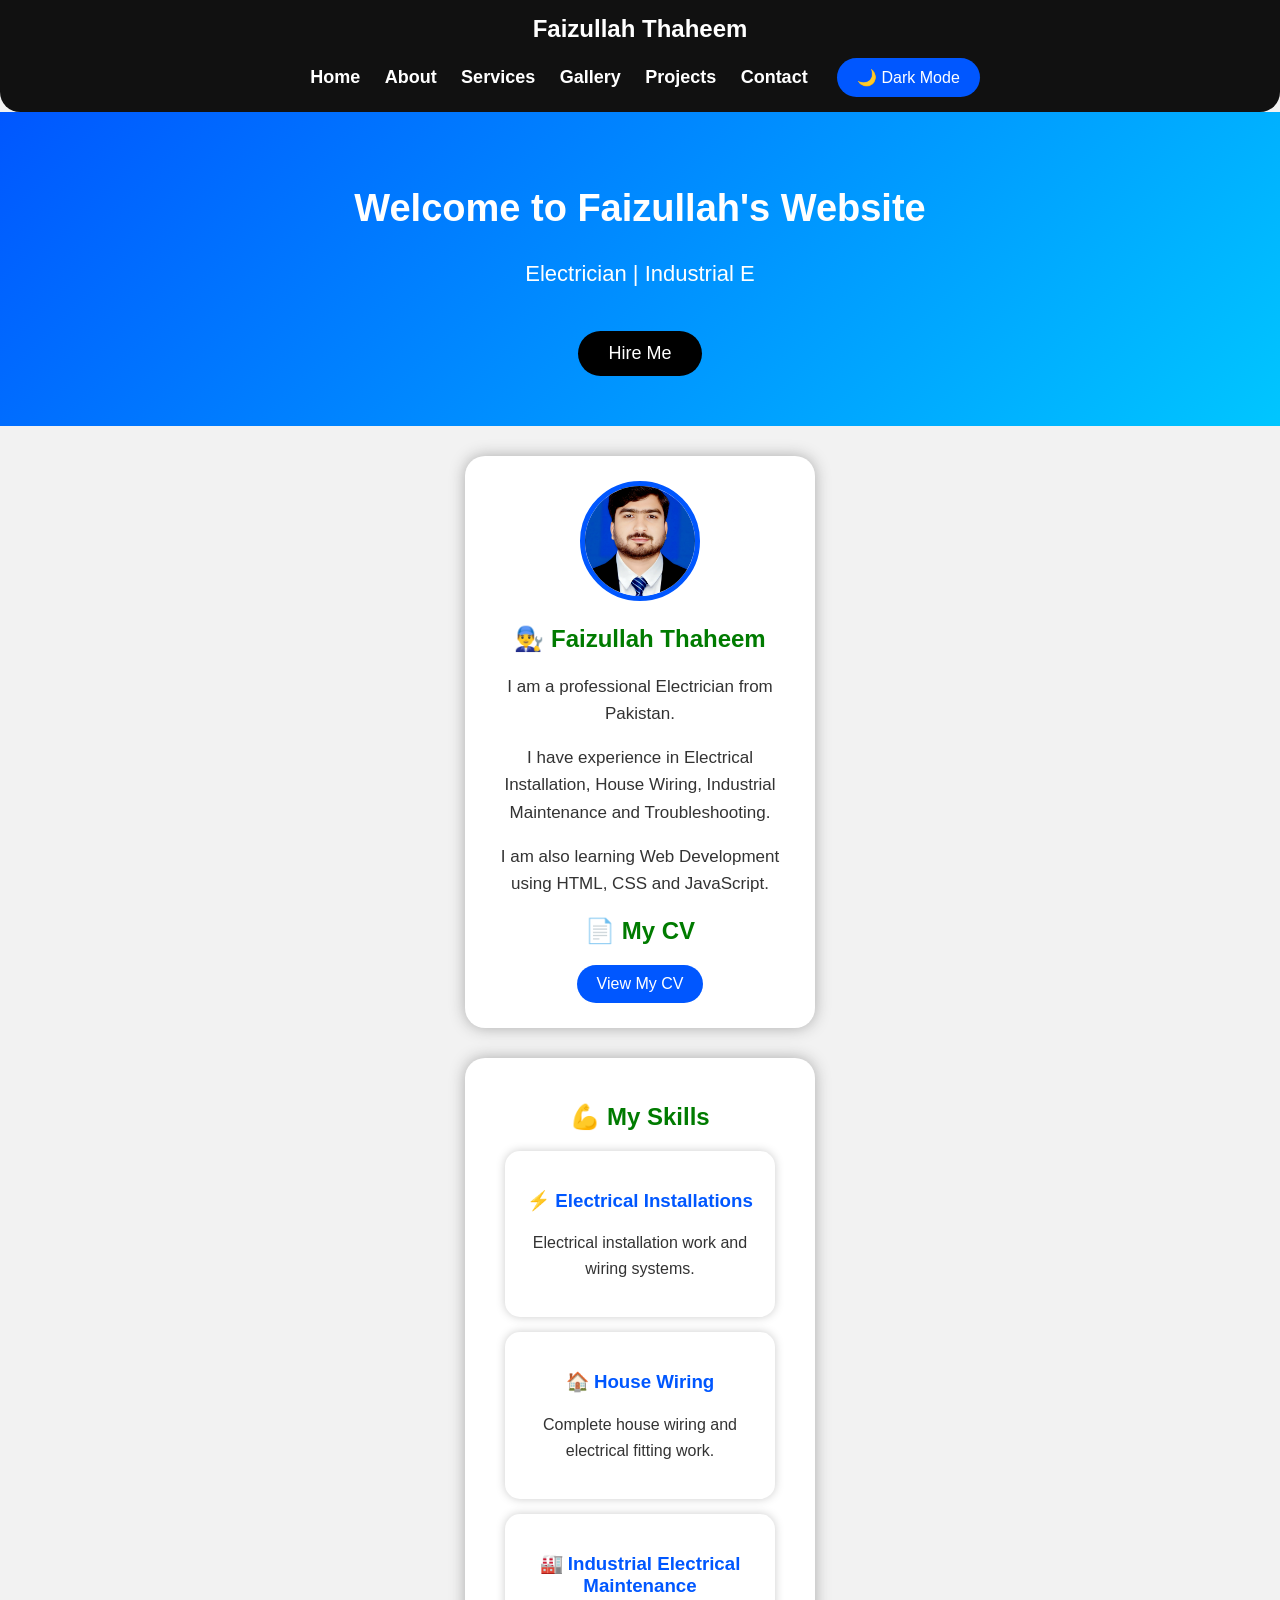
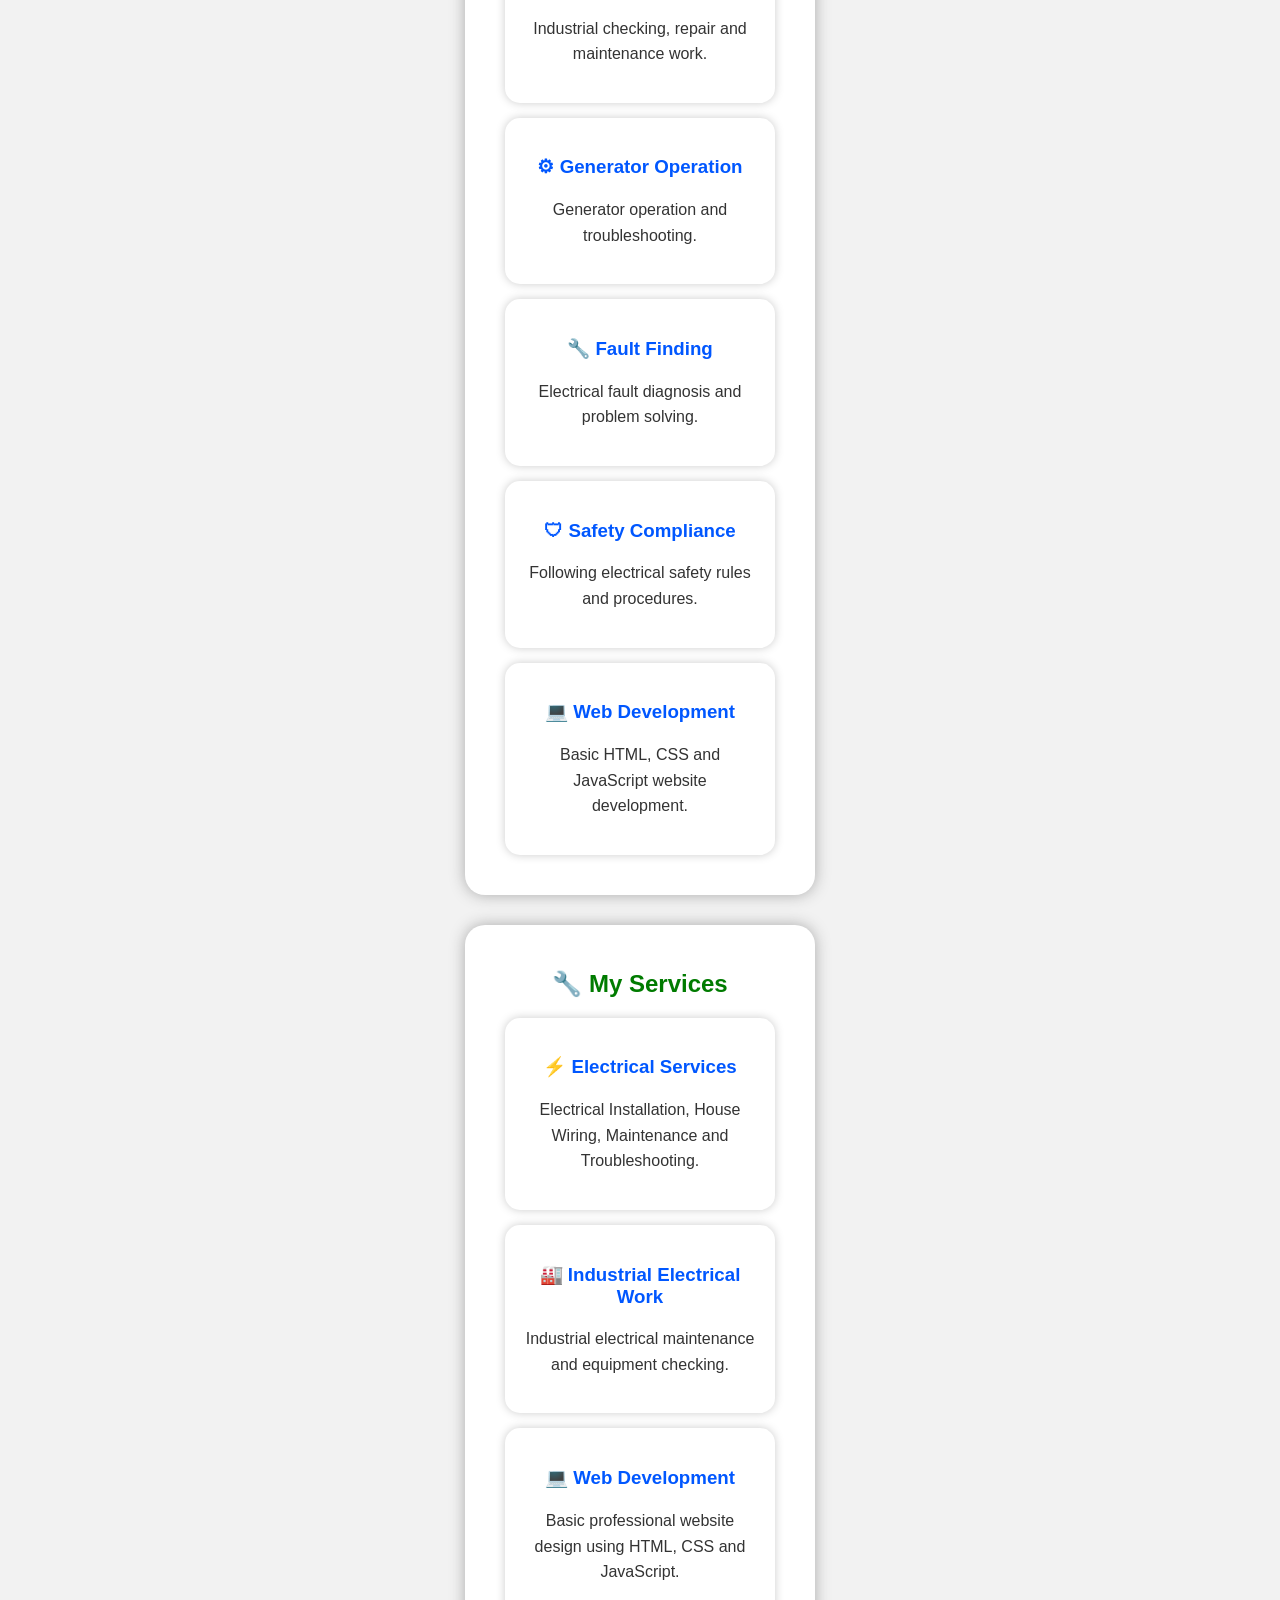
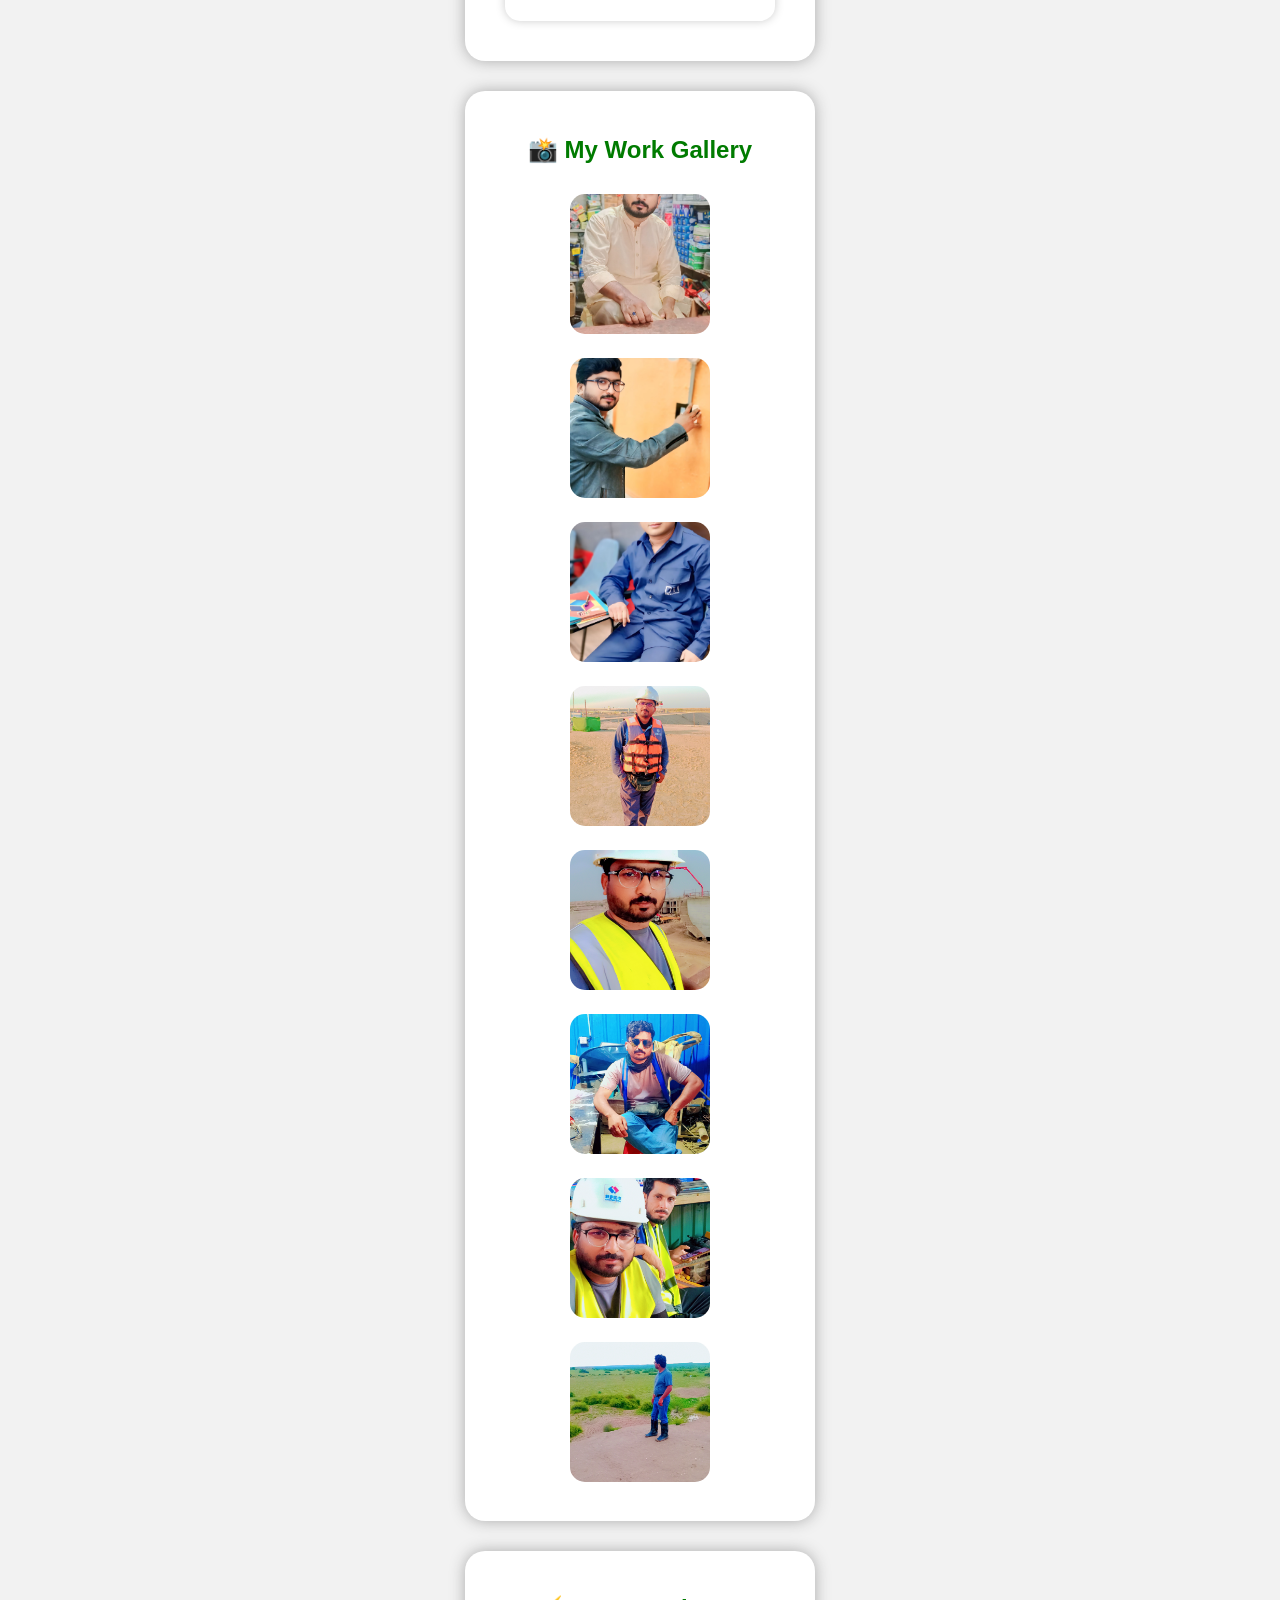
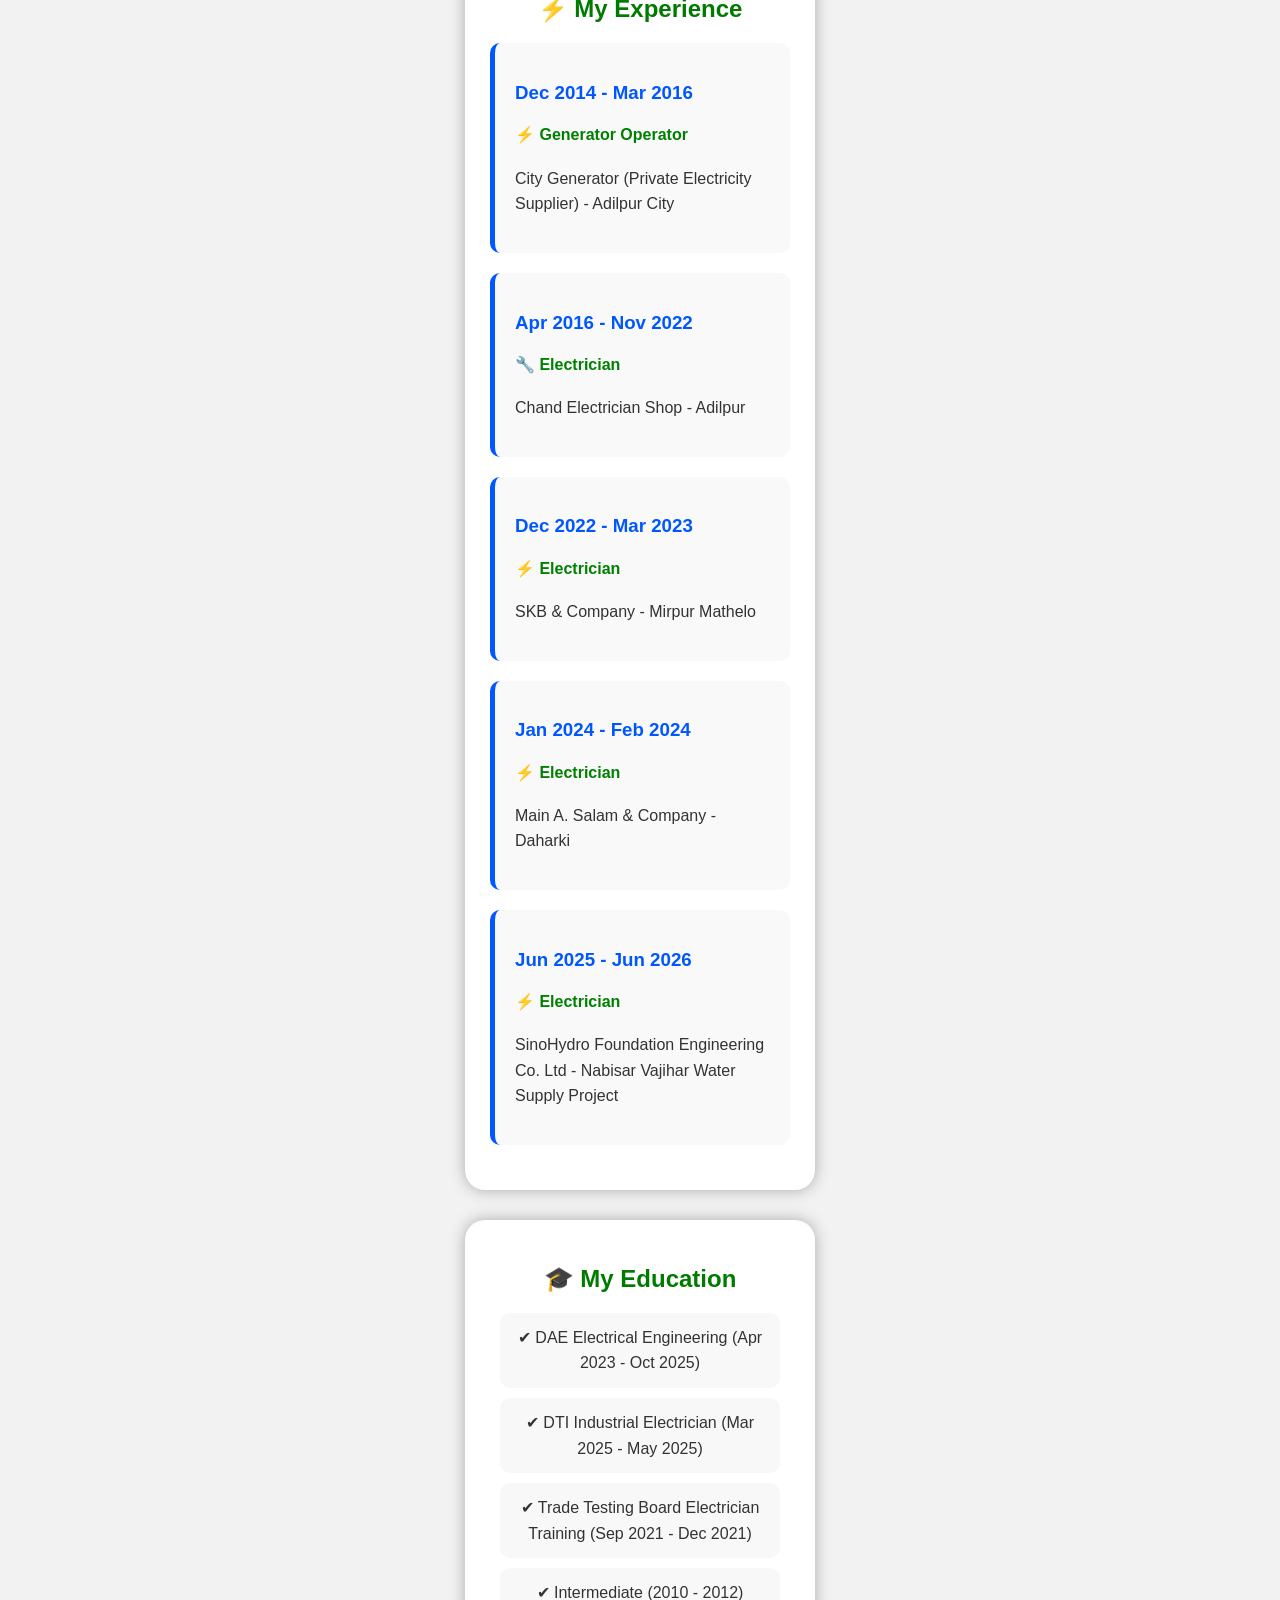
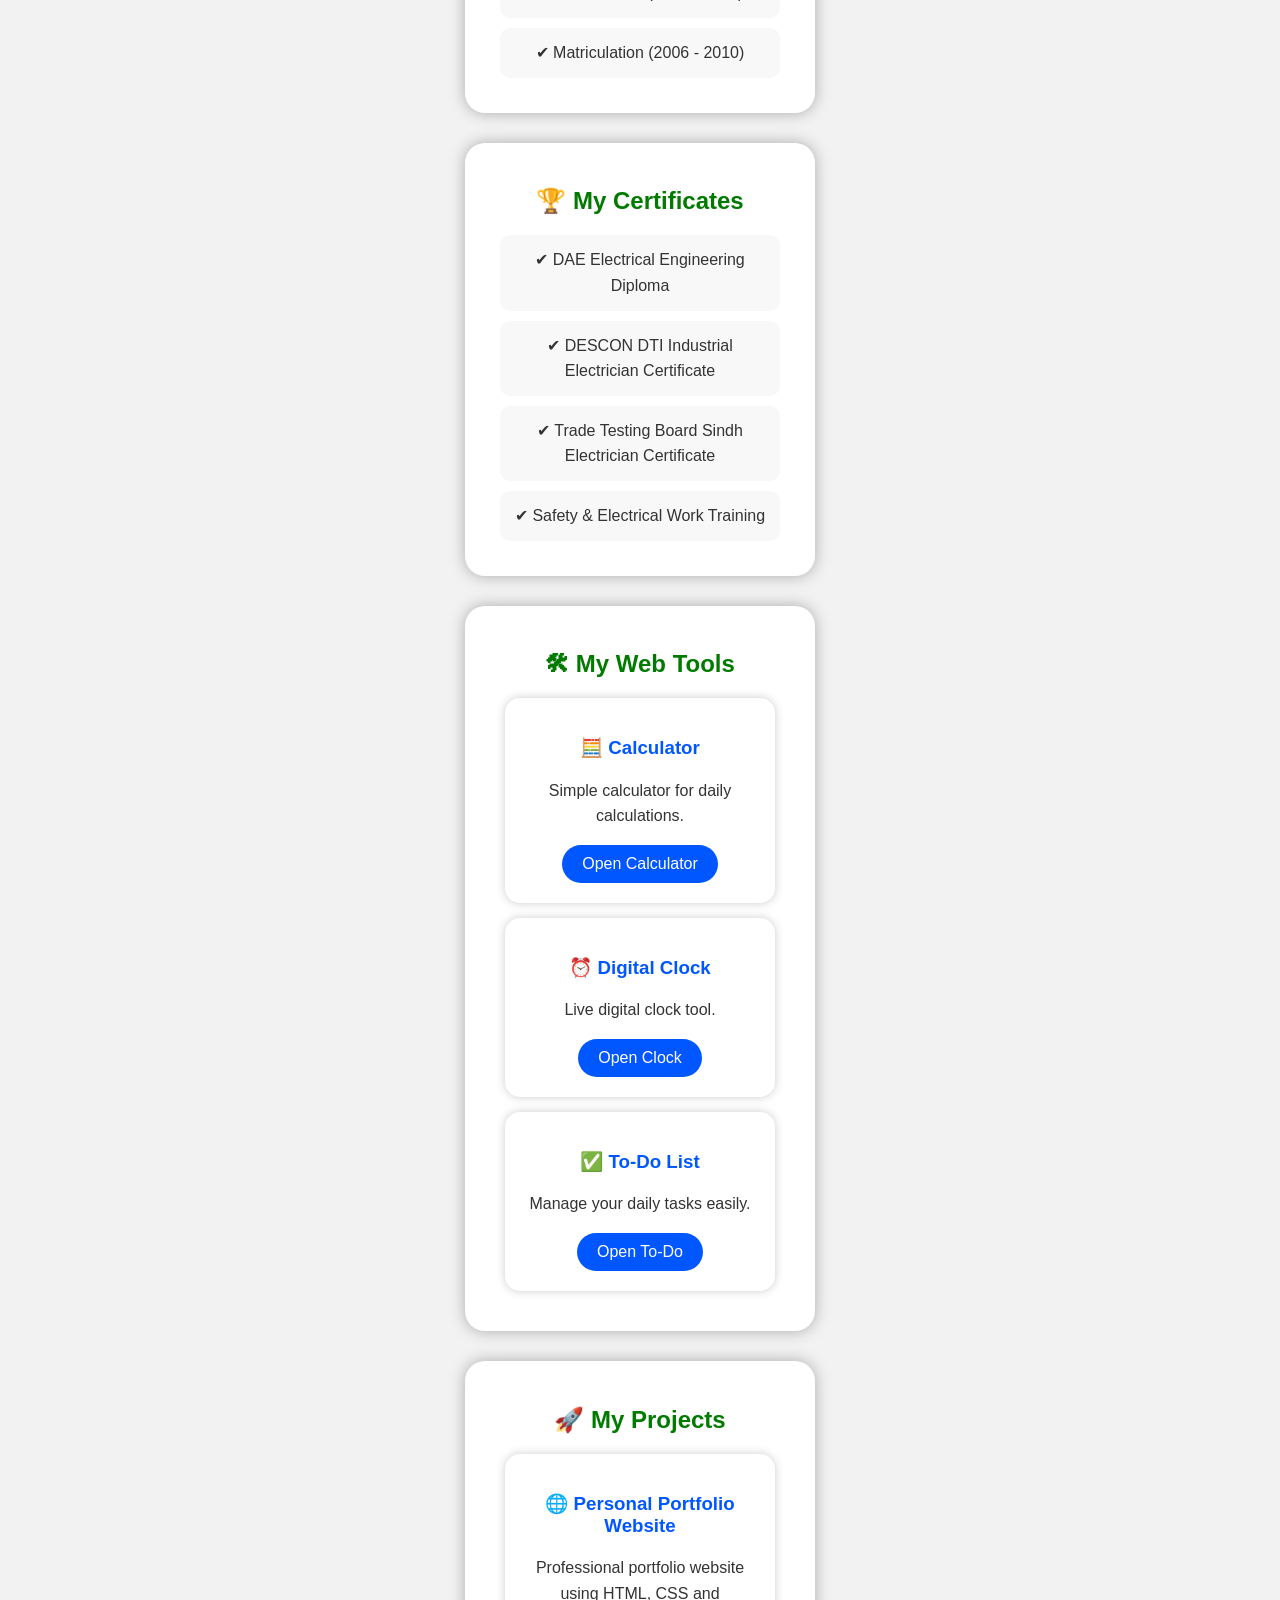
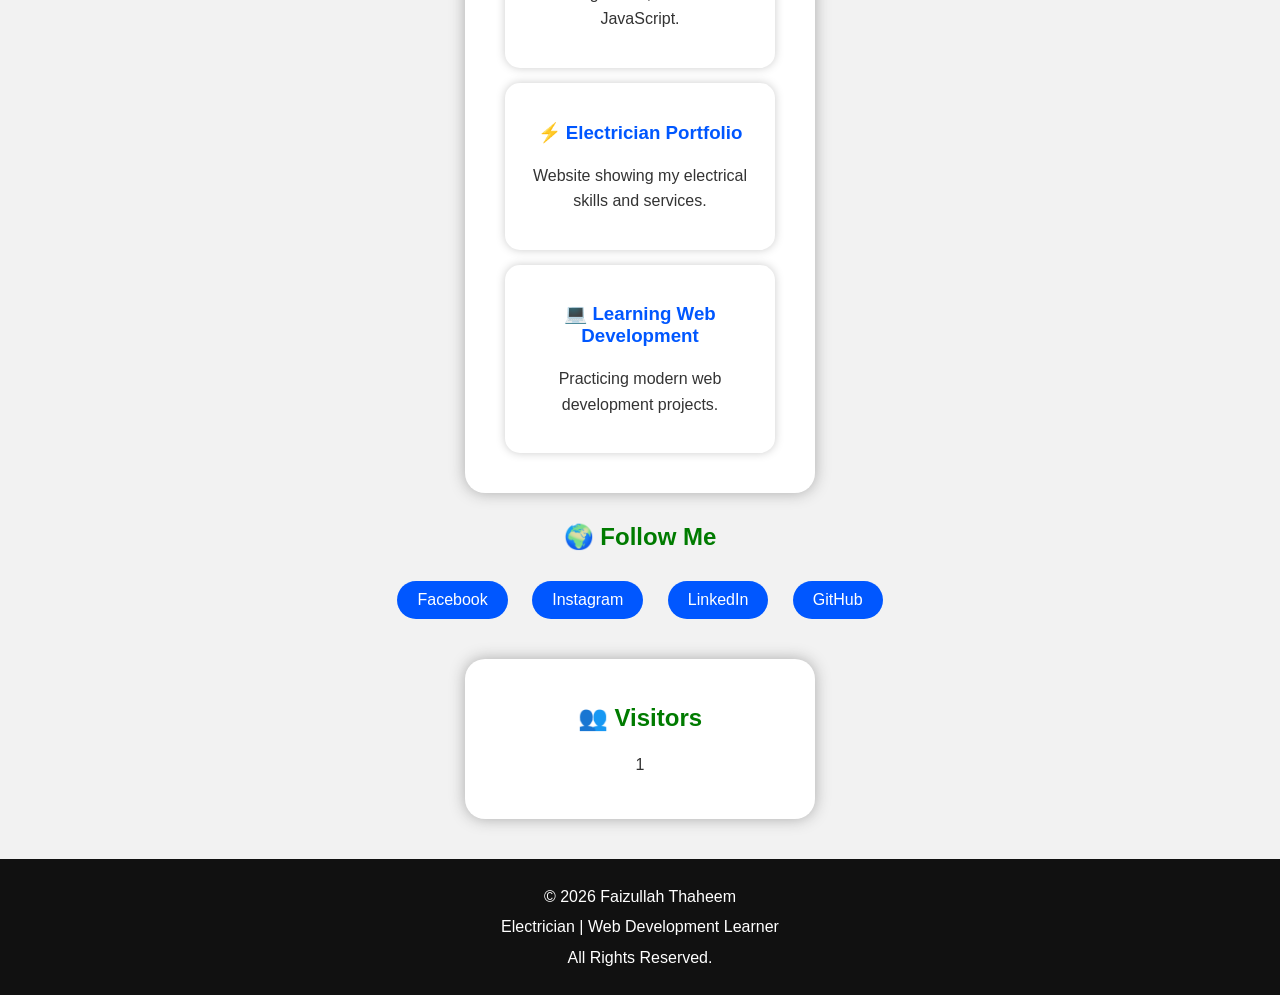
==== commit 95b3f690: "Update index.html" ====
--- a/index.html
+++ b/index.html
@@ -278,7 +278,6 @@
 
 <h2>📸 My Work Gallery</h2>
 
-
 <img src="1.jpg" alt="Electrical Work">
 
 <img src="2.jpg" alt="Electrical Work">
@@ -290,6 +289,11 @@
 <img src="5.jpg" alt="Electrical Work">
 
 <img src="6.jpg" alt="Electrical Work">
+
+<img src="7.jpg" alt="Electrical Work">
+
+<img src="8.jpg" alt="Electrical Work">
+
 
 
 </div>
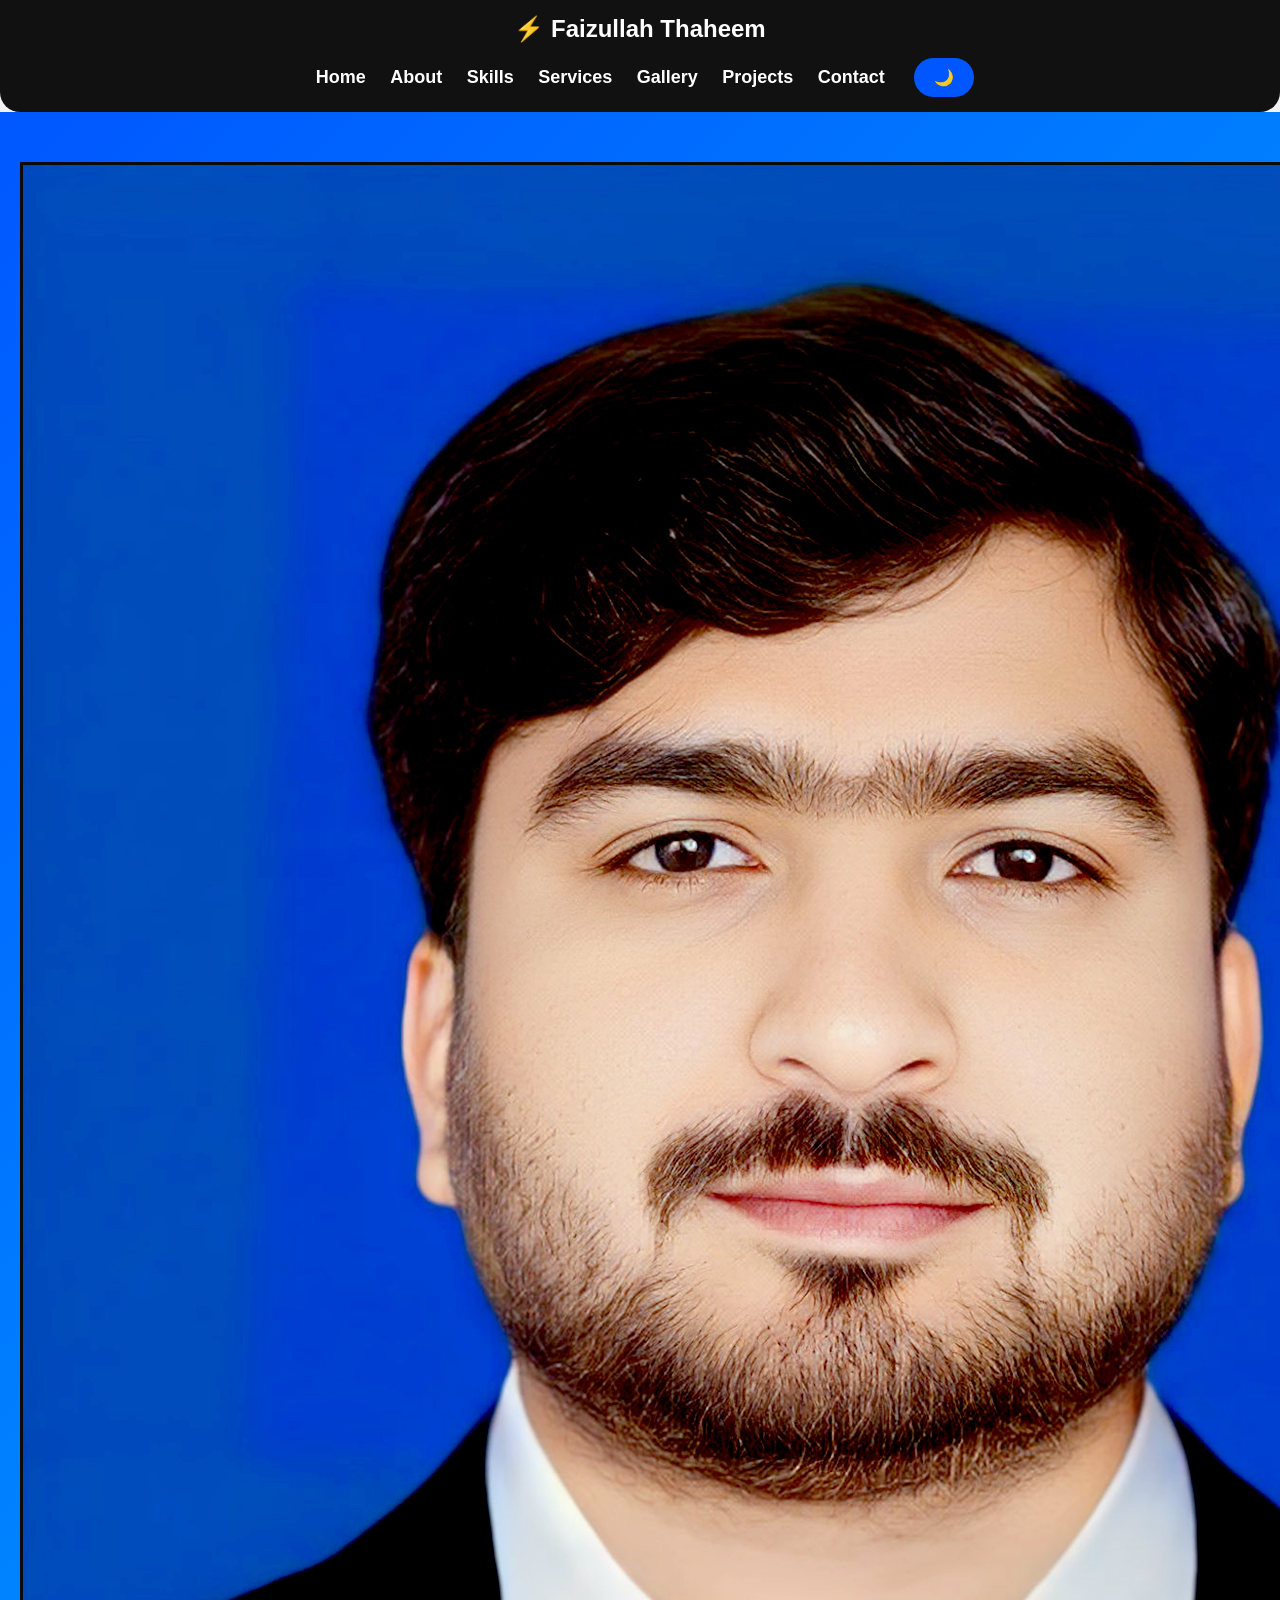
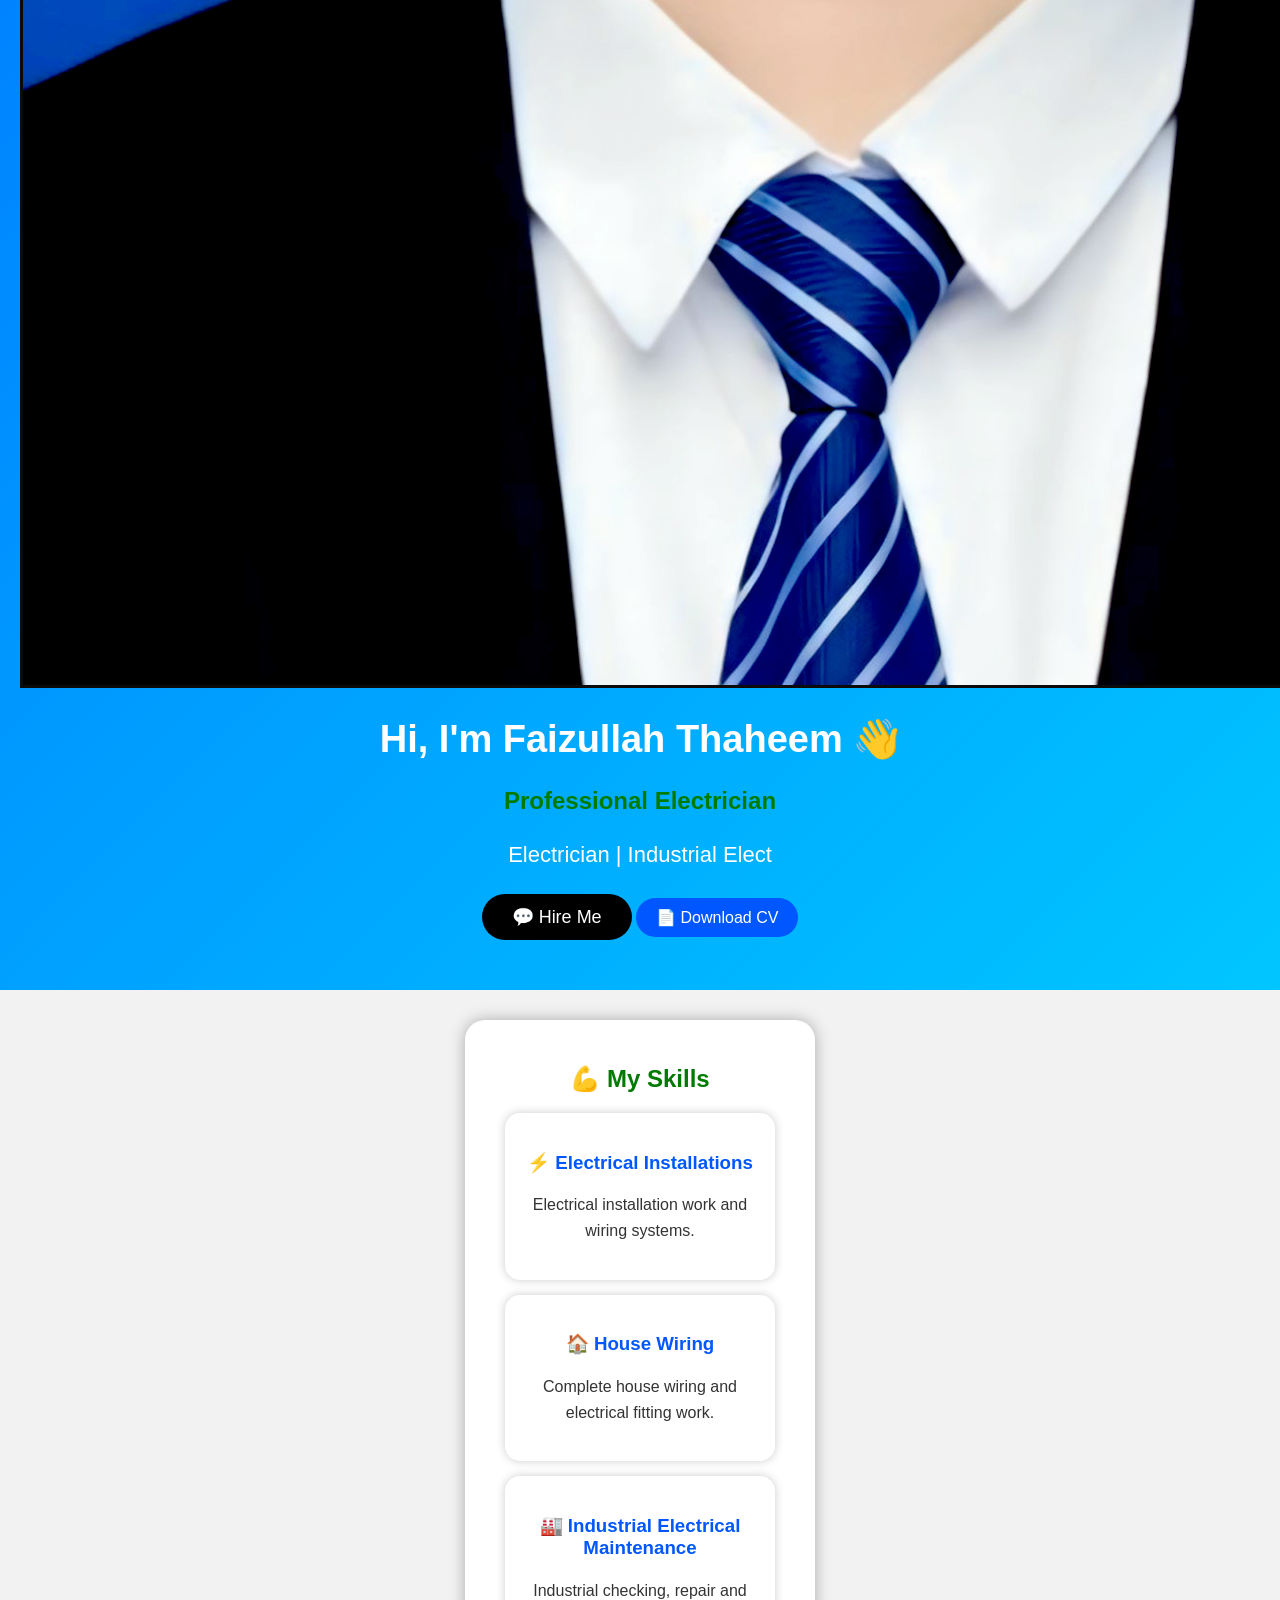
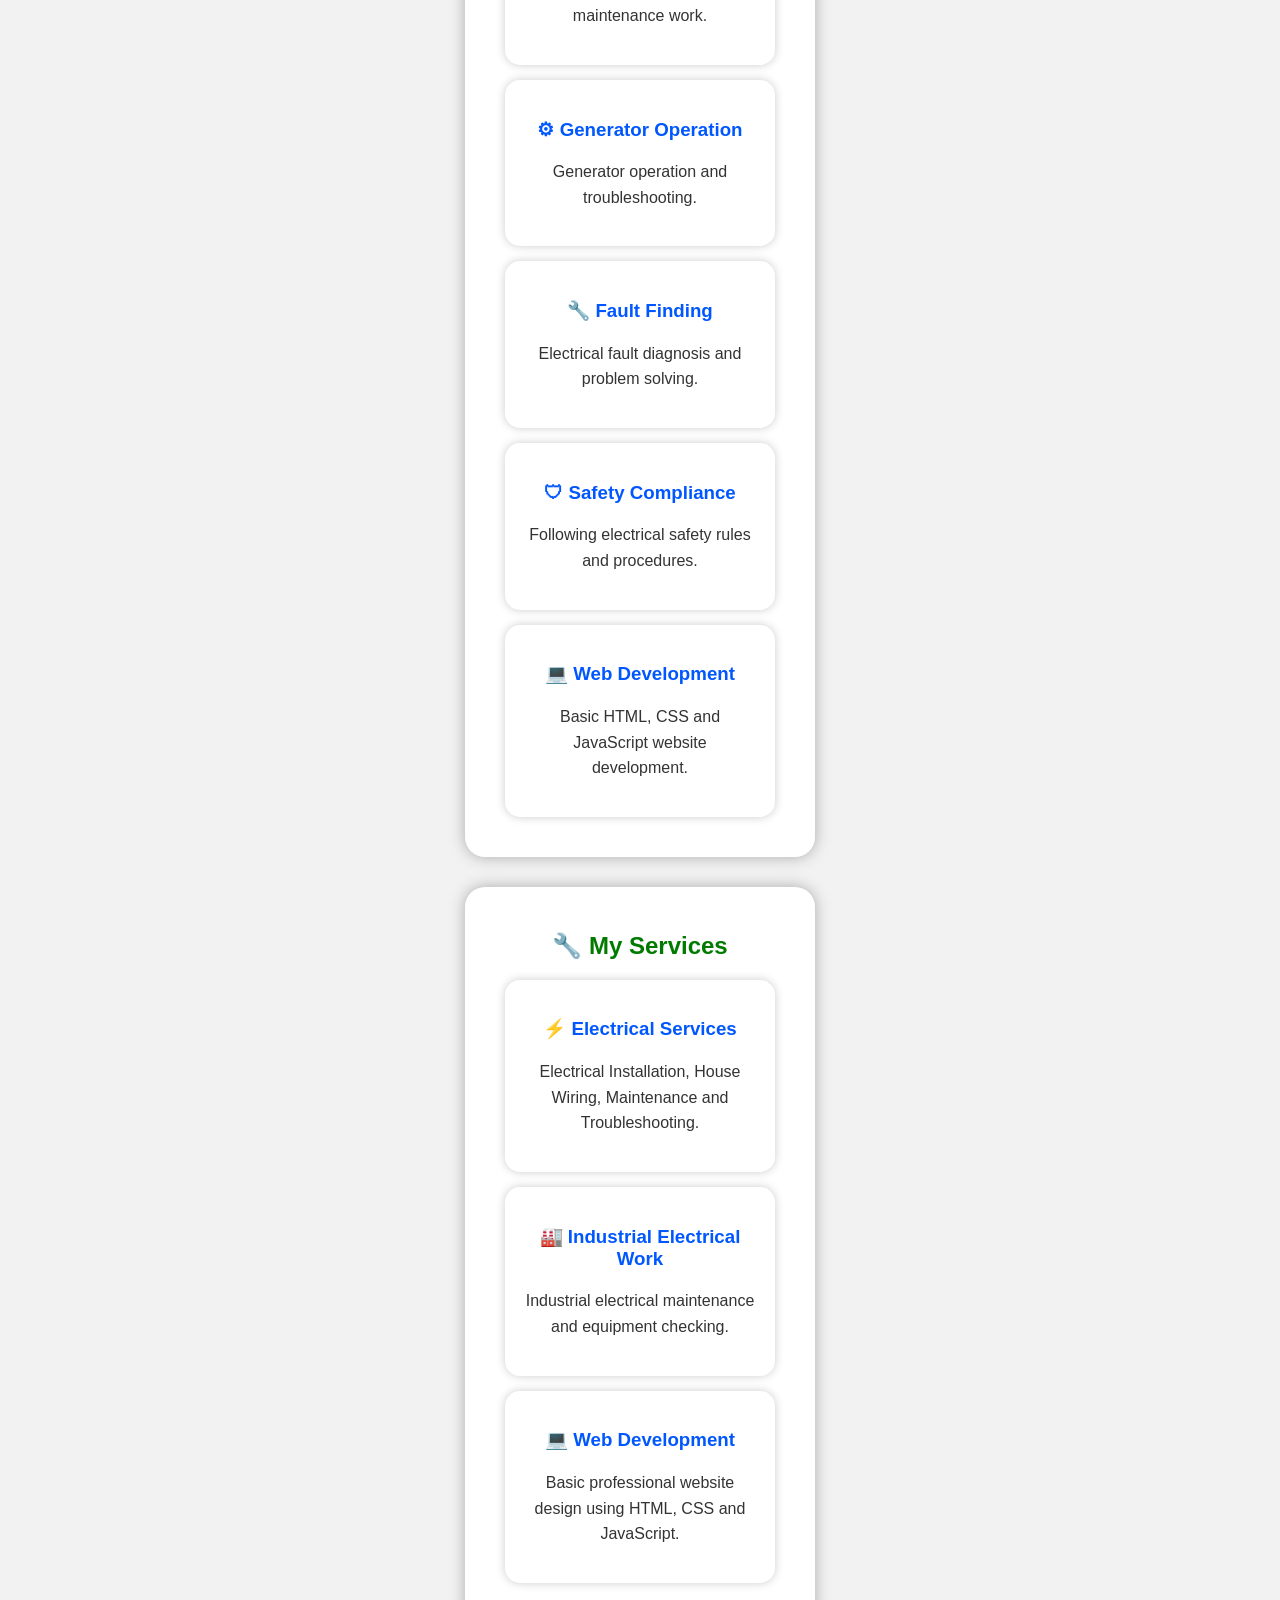
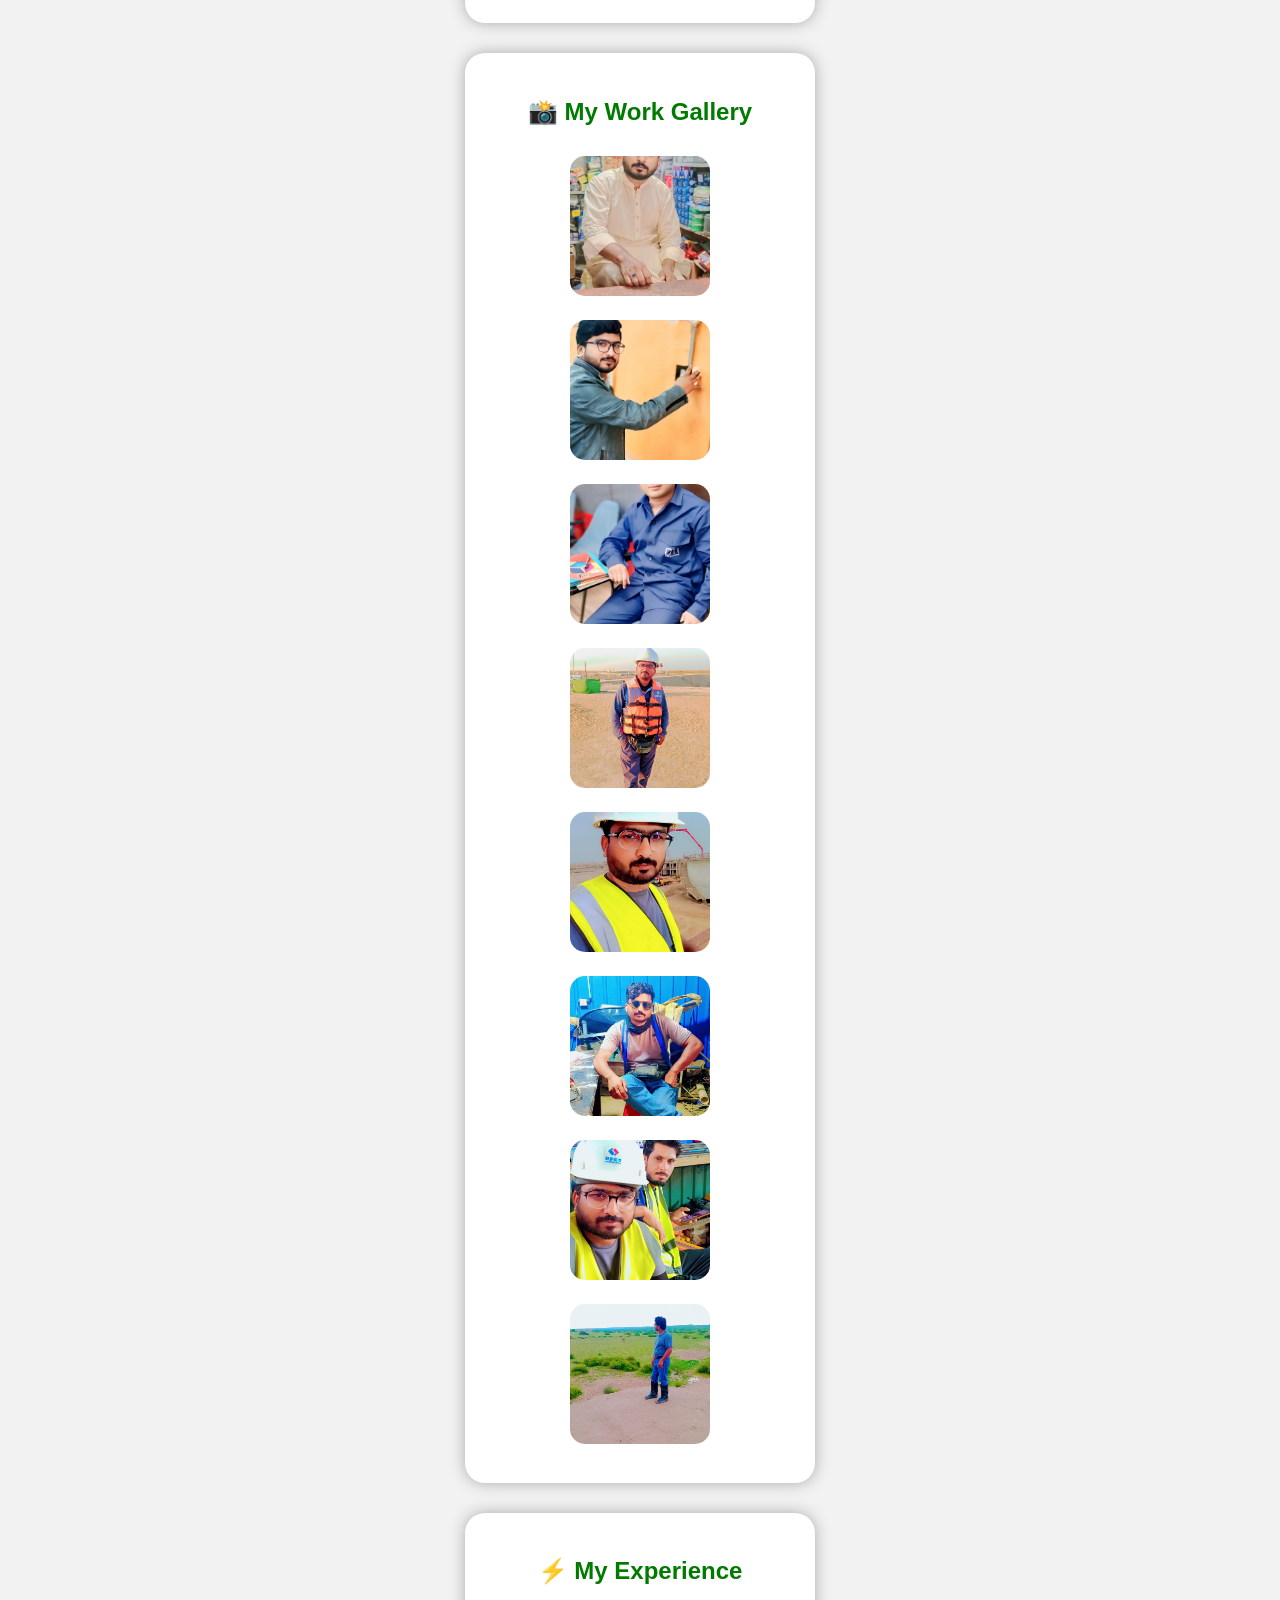
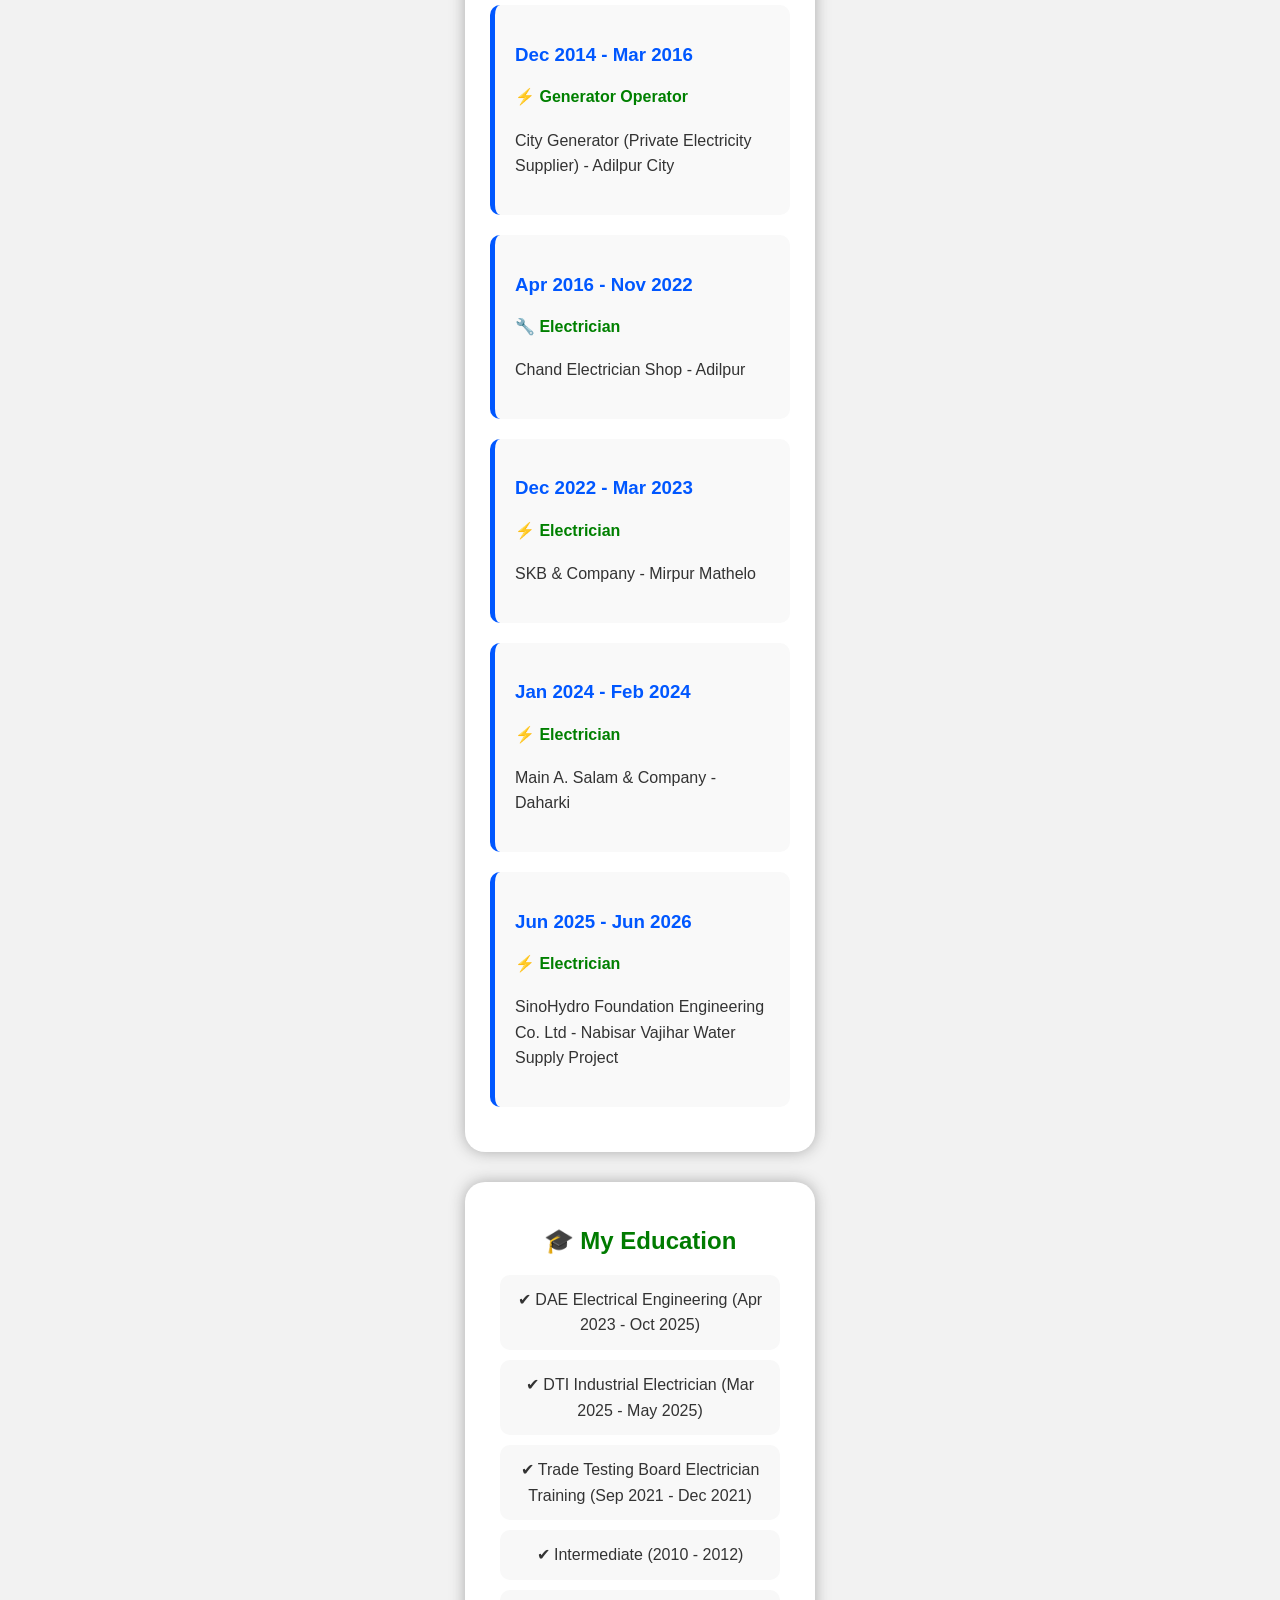
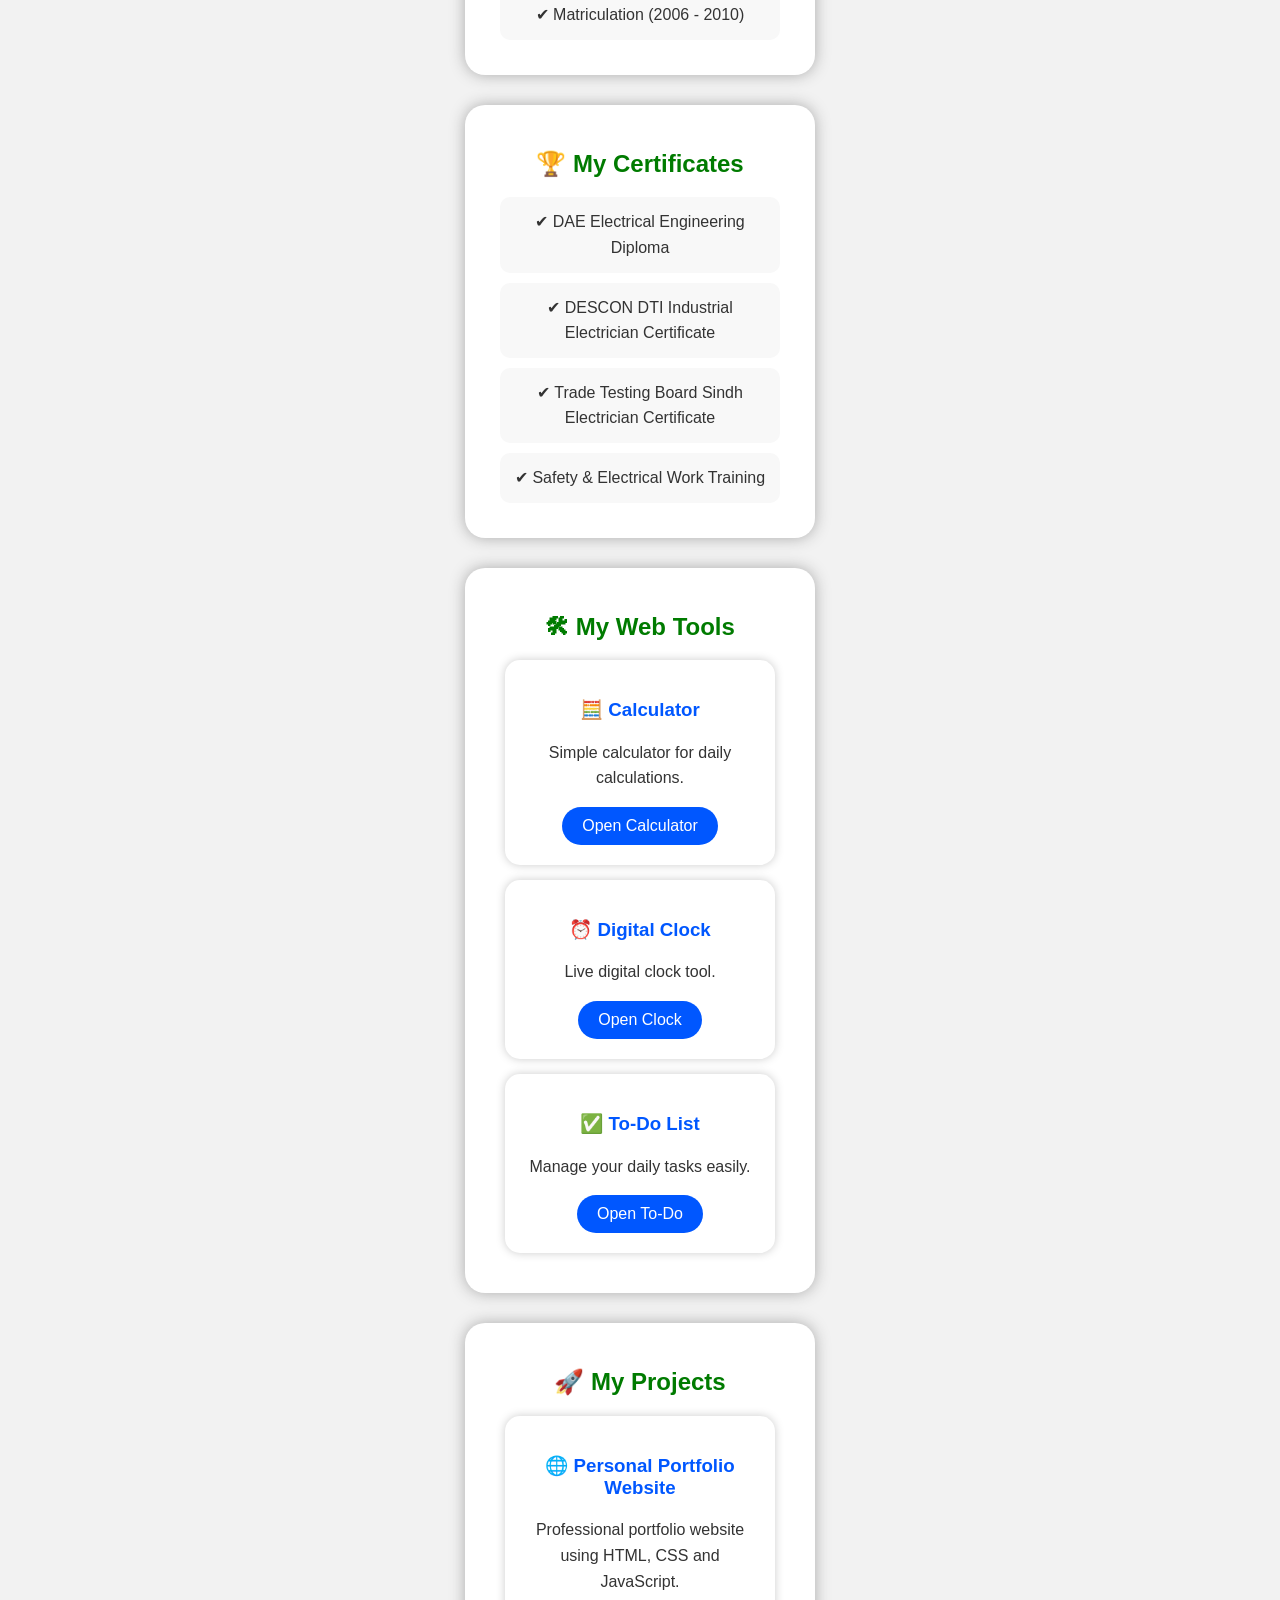
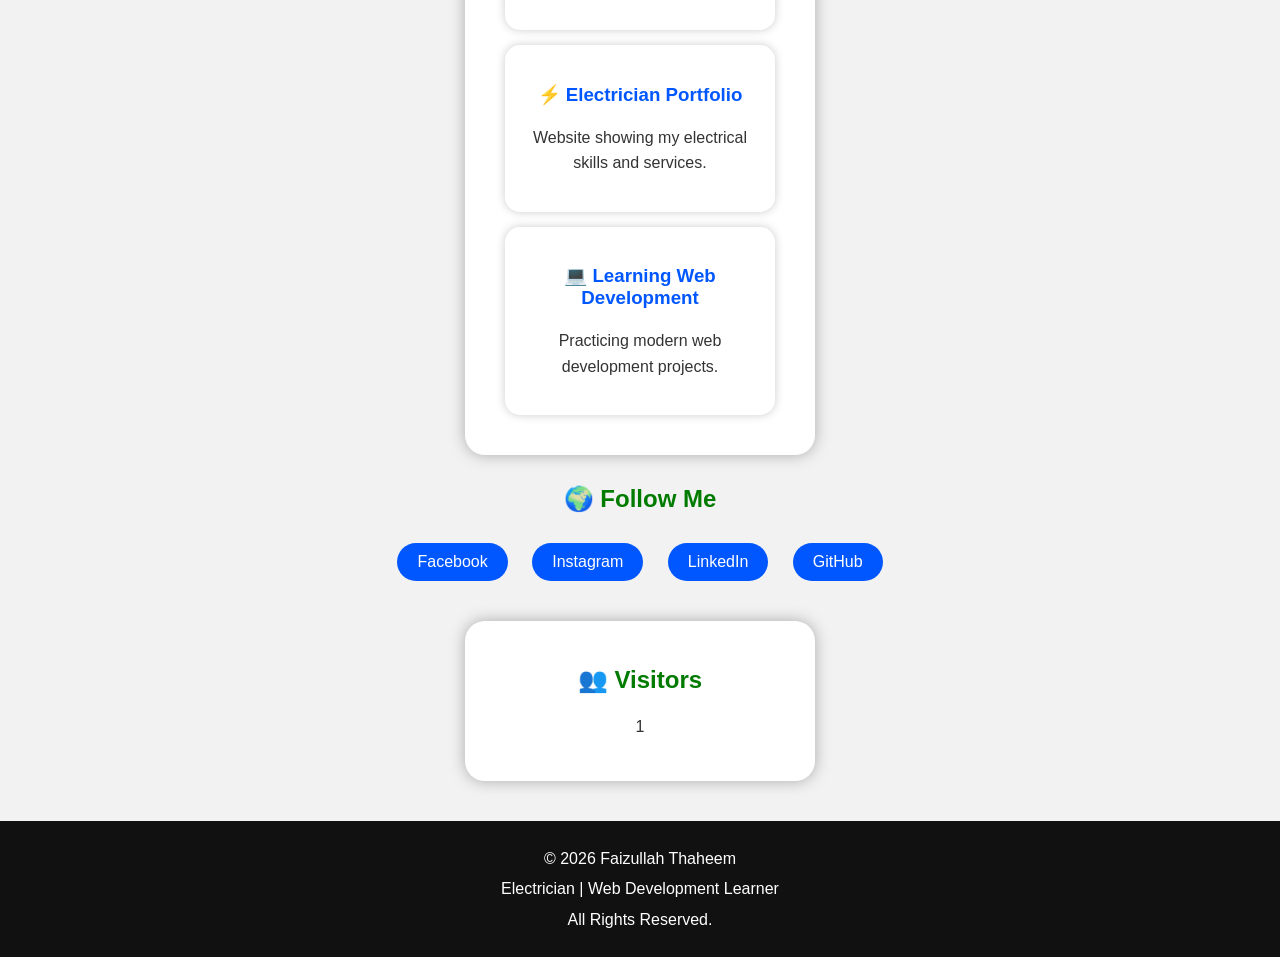
==== commit 68053caf: "Refactor index.html for improved layout and content Updated the HTML structure and content for bette" ====
--- a/index.html
+++ b/index.html
@@ -32,104 +32,68 @@
 </div>
 
 
-
-<nav>
-
-<h2>Faizullah Thaheem</h2>
-
-<a href="index.html">Home</a>
-
-<a href="about.html">About</a>
-
-<a href="#services">Services</a>
-
-<a href="#gallery">Gallery</a>
-
-<a href="#projects">Projects</a>
-
-<a href="contact.html">Contact</a>
-
-
-<button onclick="toggleDarkMode()" id="darkBtn">
-
-🌙 Dark Mode
-
-</button>
-
+<!-- ======================
+     Navigation
+====================== -->
+
+<nav class="navbar">
+
+    <div class="logo">
+        <h2>⚡ Faizullah Thaheem</h2>
+    </div>
+
+    <div class="nav-links">
+        <a href="index.html">Home</a>
+        <a href="#about">About</a>
+        <a href="#skills">Skills</a>
+        <a href="#services">Services</a>
+        <a href="#gallery">Gallery</a>
+        <a href="#projects">Projects</a>
+        <a href="#contact">Contact</a>
+
+        <button onclick="toggleDarkMode()" id="darkBtn">
+            🌙
+        </button>
+    </div>
 
 </nav>
 
 
 
 
+<!-- ======================
+     Hero Section
+====================== -->
+
 <div class="hero">
 
-
-<h1>
-Welcome to Faizullah's Website
-</h1>
-
-
-<p id="typing"></p>
-
-
-<br>
-
-
-<a href="https://wa.me/923333237715" target="_blank">
-
-<button class="hire-btn">
-
-Hire Me
-
-</button>
-
-</a>
-
-
-</div>
-
-
-
-
-<div class="card">
-
-
-<img src="f.jpg" alt="Faizullah Thaheem">
-
-
-<h2>👨‍🔧 Faizullah Thaheem</h2>
-
-
-<p>
-I am a professional Electrician from Pakistan.
-</p>
-
-
-<p>
-I have experience in Electrical Installation, House Wiring, Industrial Maintenance and Troubleshooting.
-</p>
-
-
-<p>
-I am also learning Web Development using HTML, CSS and JavaScript.
-</p>
-
-
-
-<h2>📄 My CV</h2>
-
-
-<a href="f.cv.png" target="_blank">
-
-<button>
-View My CV
-</button>
-
-</a>
-
-
-</div>
+    <img src="f.jpg" alt="Faizullah Thaheem" class="hero-img">
+
+    <h1>Hi, I'm Faizullah Thaheem 👋</h1>
+
+    <h2>Professional Electrician</h2>
+
+    <p id="typing"></p>
+
+    
+
+    <div class="hero-buttons">
+
+        <a href="https://wa.me/923333237715" target="_blank">
+            <button class="hire-btn">💬 Hire Me</button>
+        </a>
+
+        <a href="f.cv.png" download>
+            <button class="cv-btn">📄 Download CV</button>
+        </a>
+
+    </div>
+
+</div>
+
+
+
+
 <div class="skills">
 
 
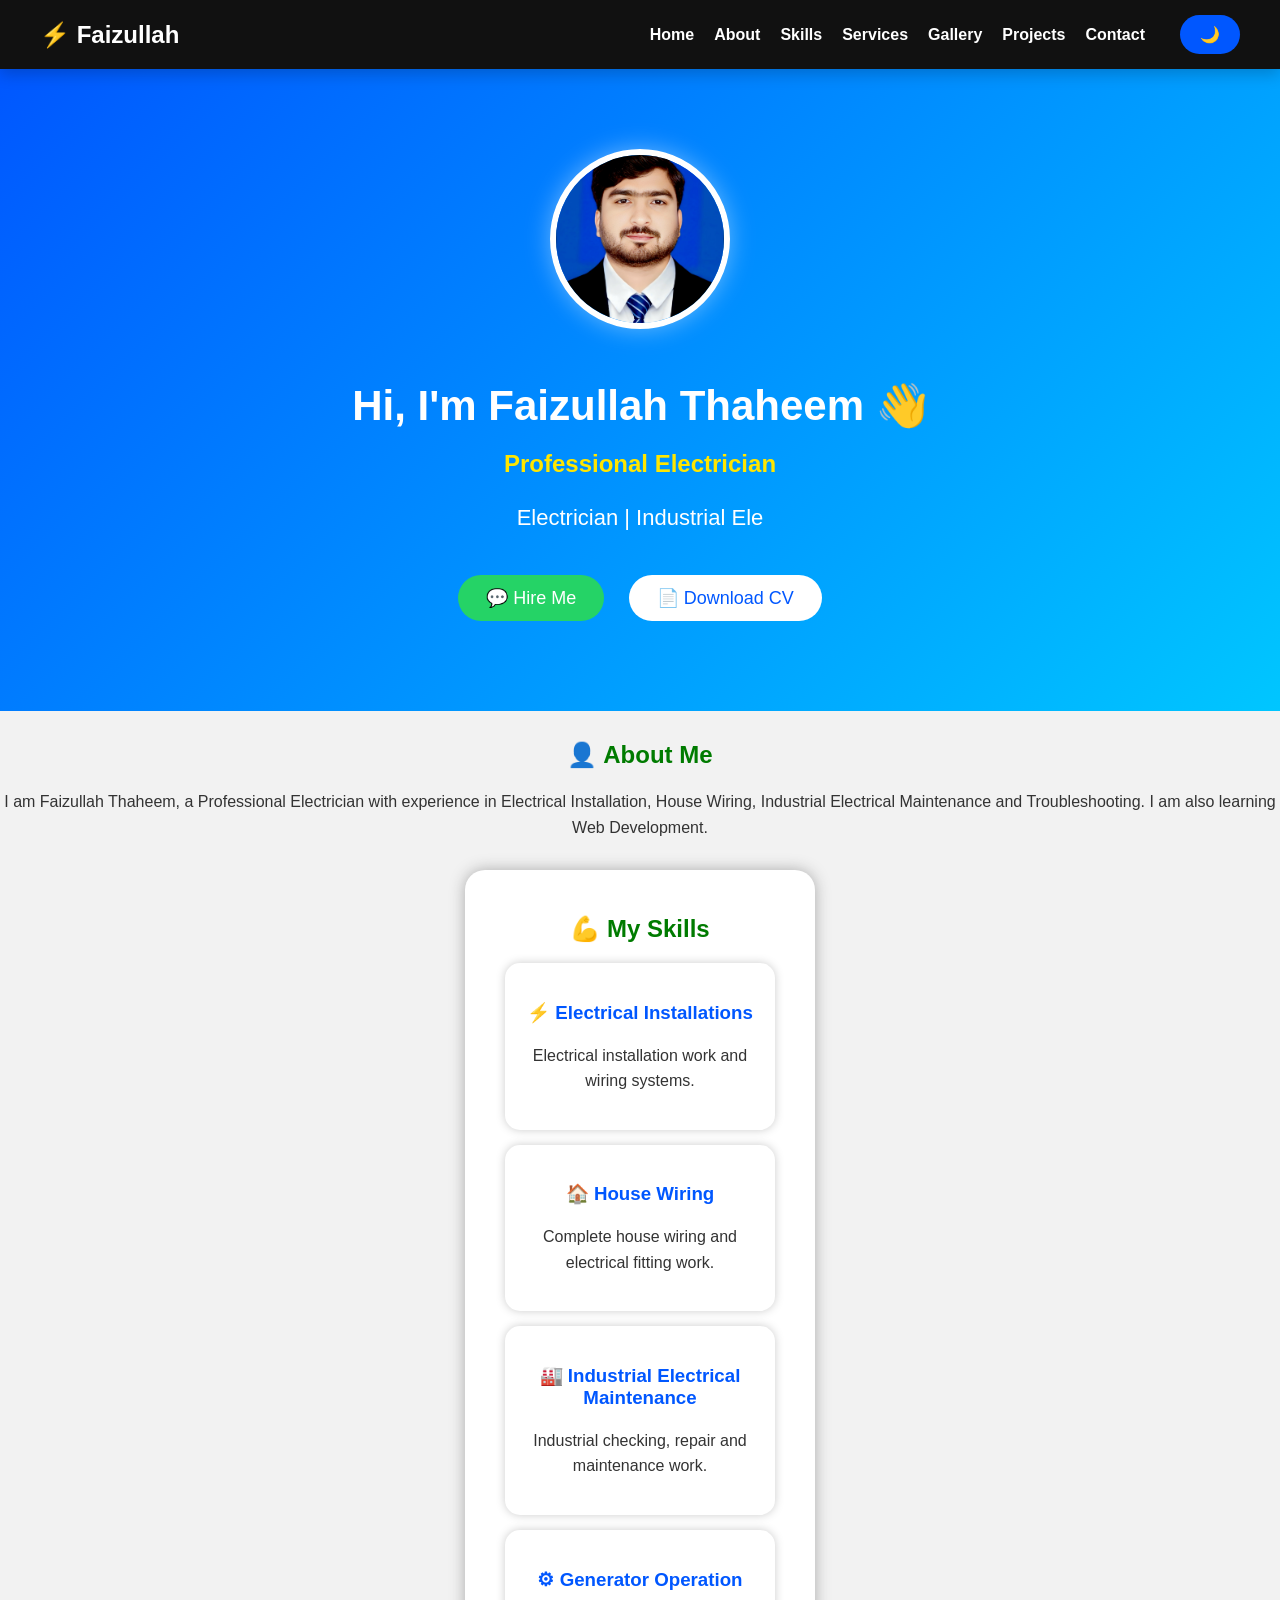
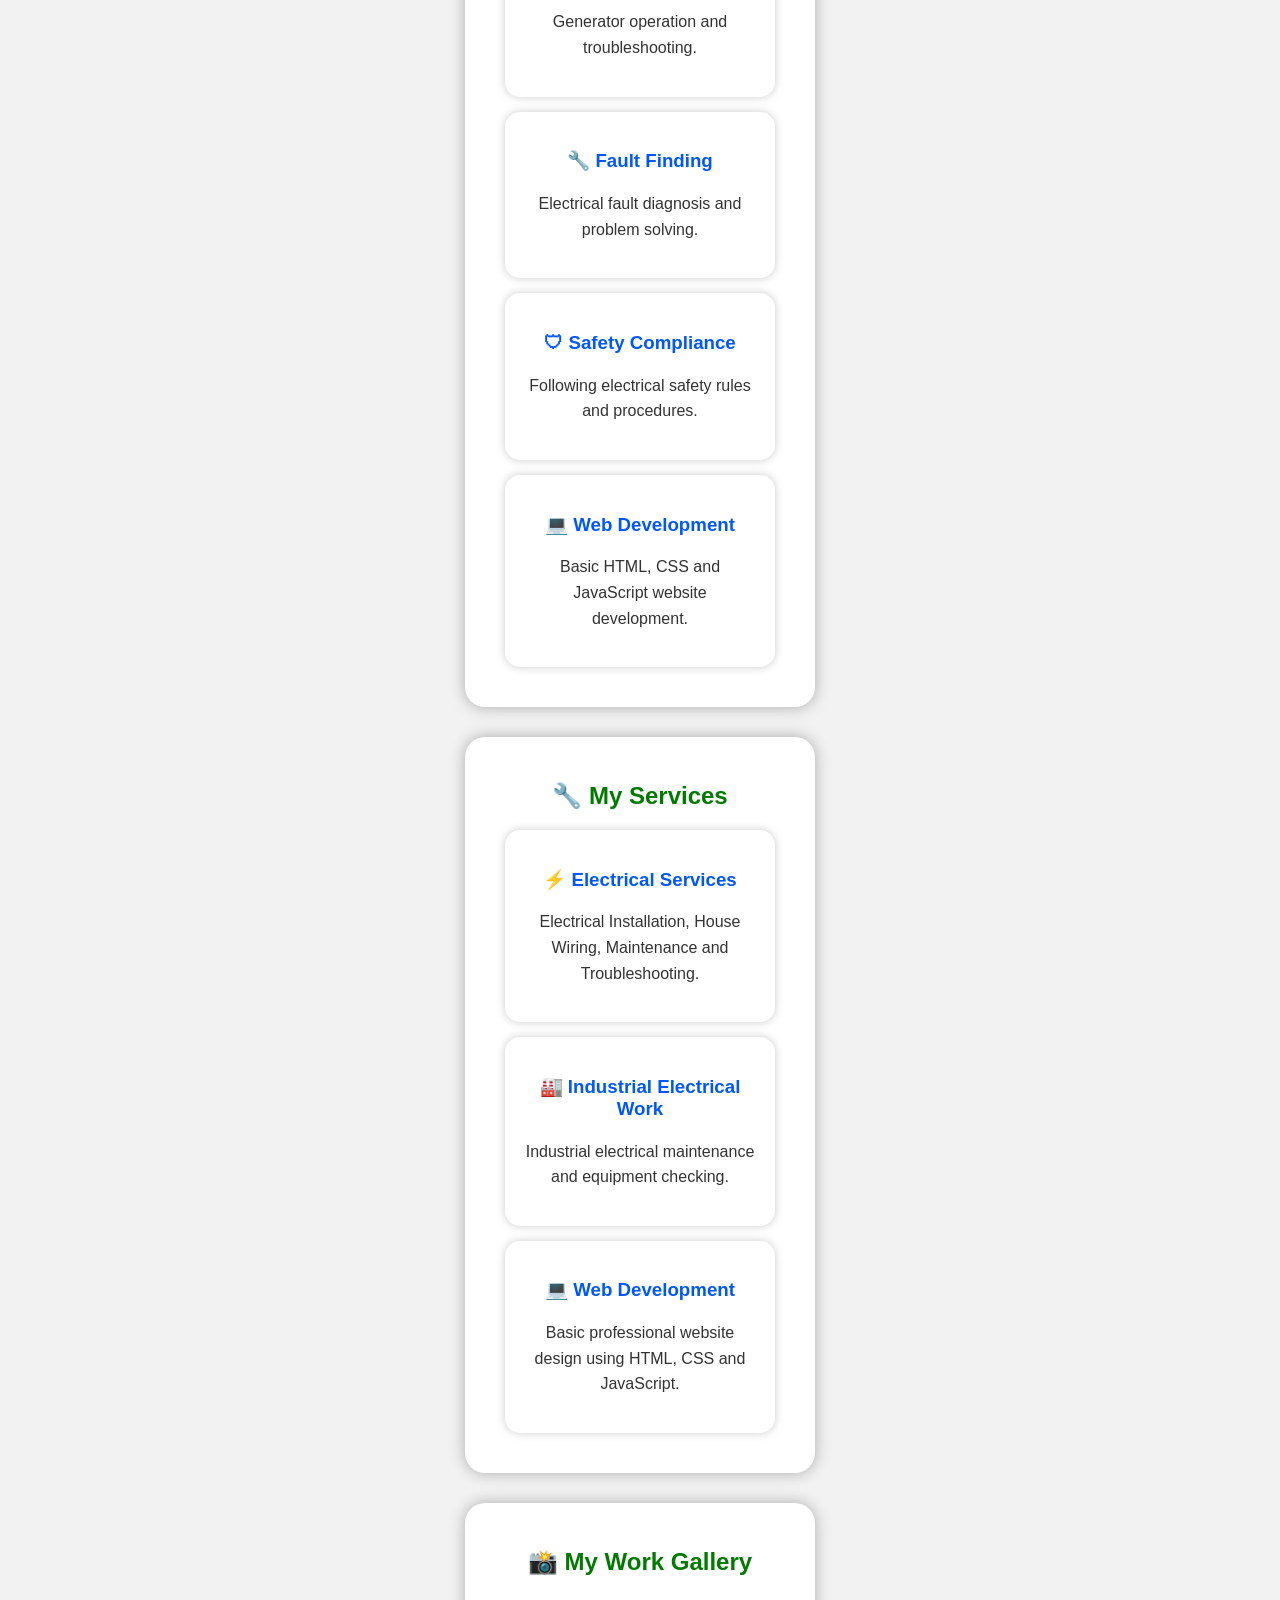
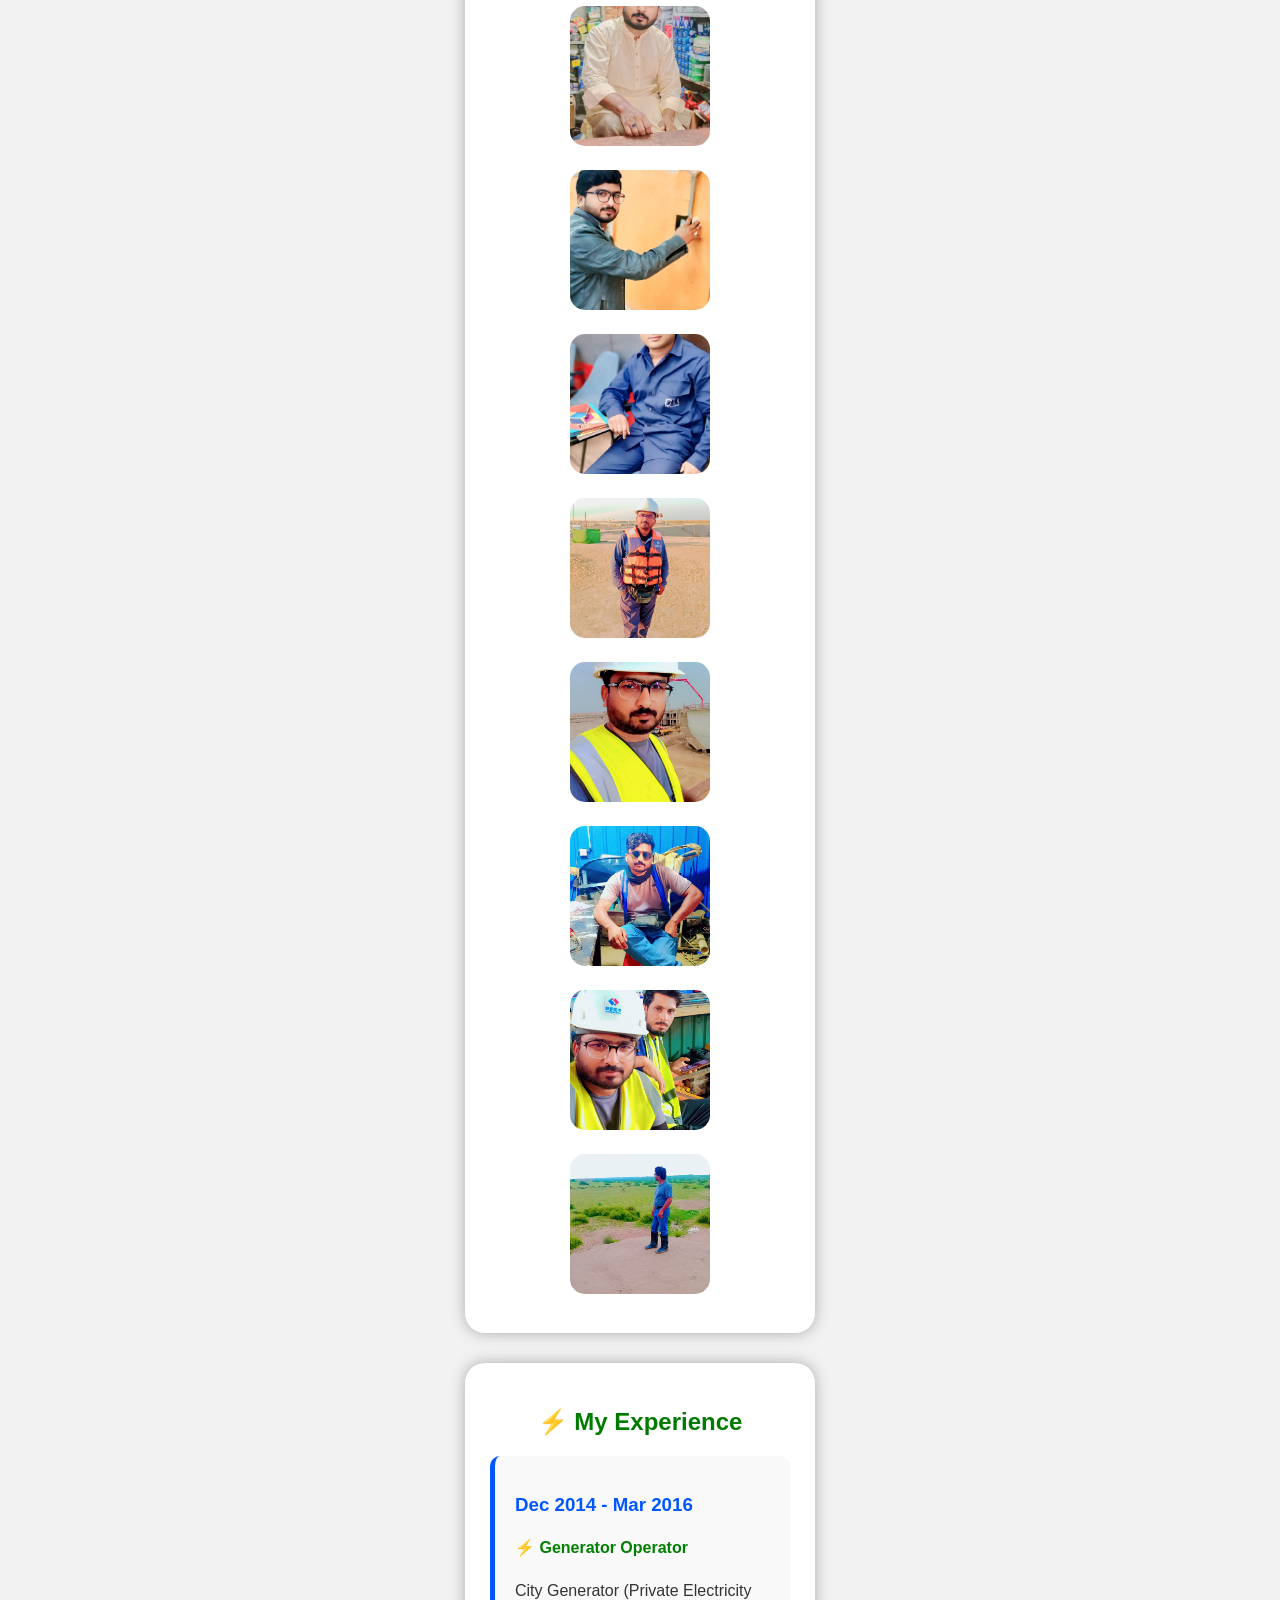
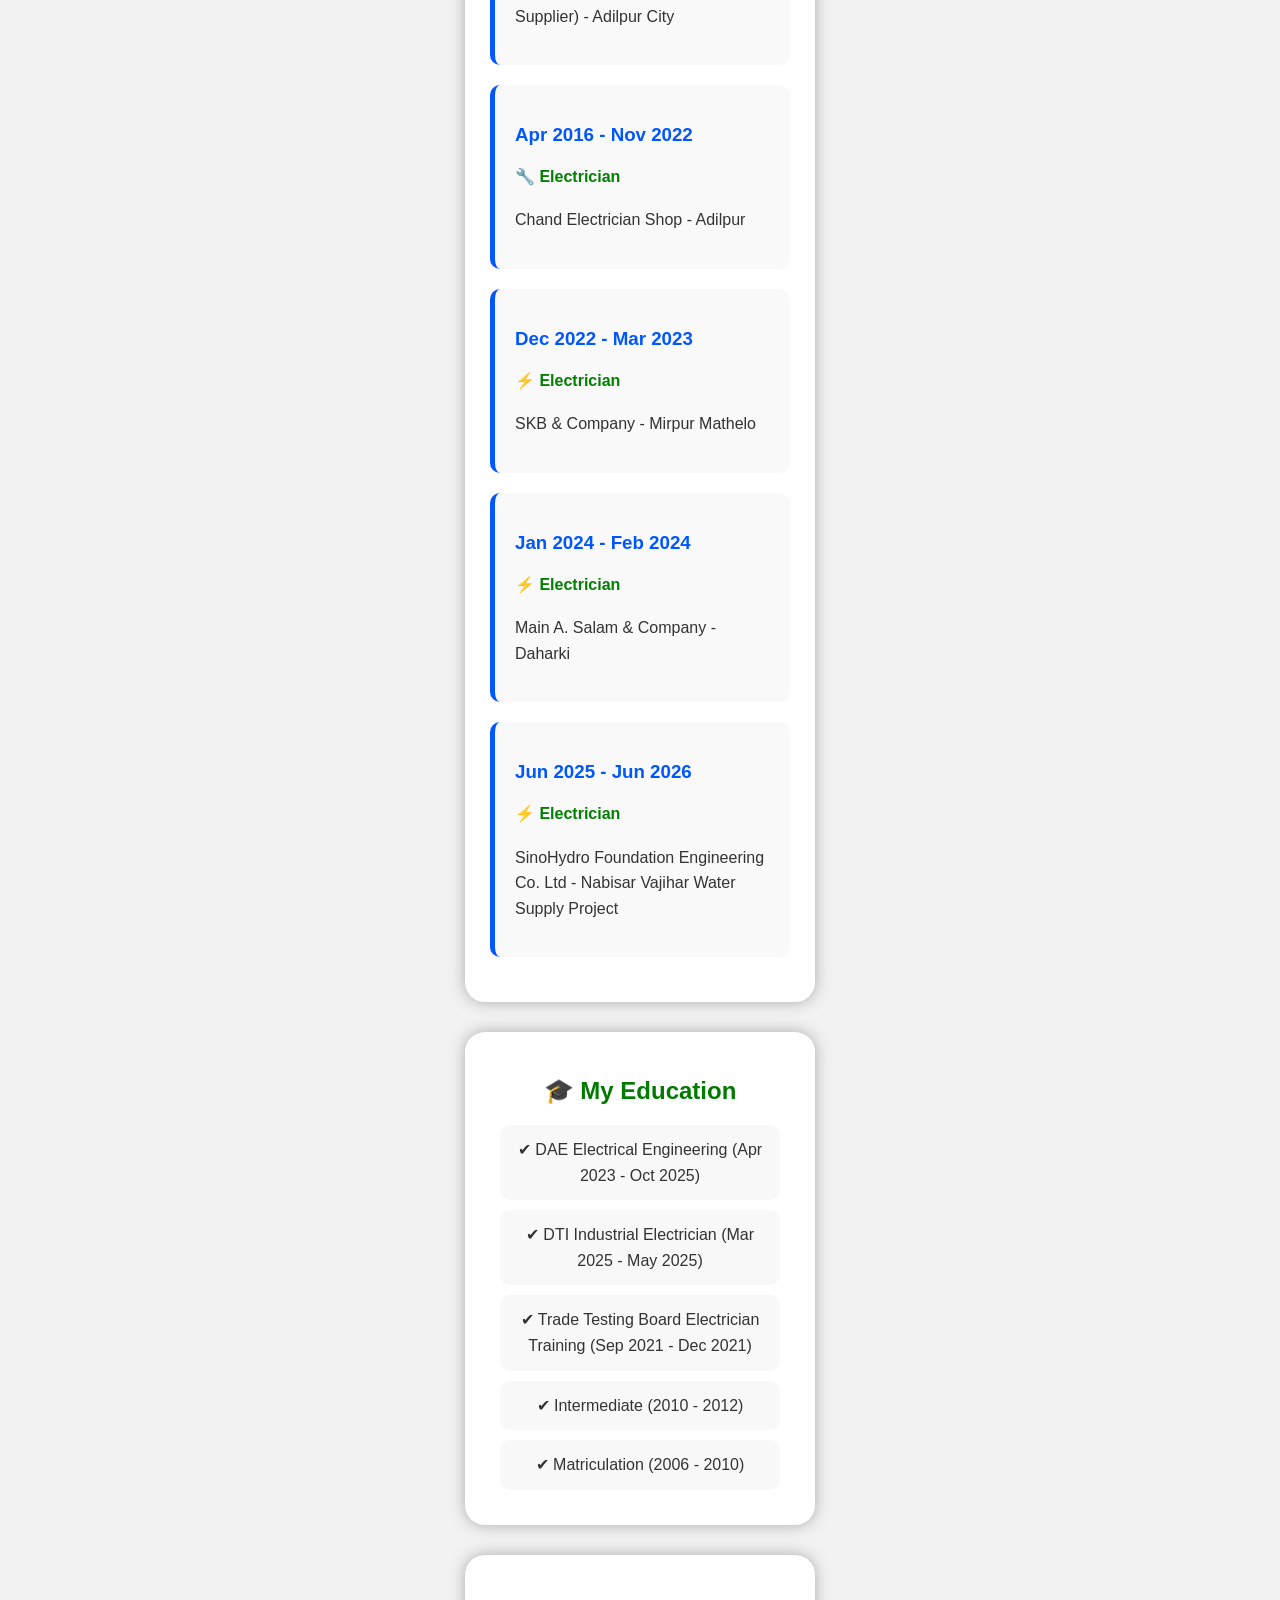
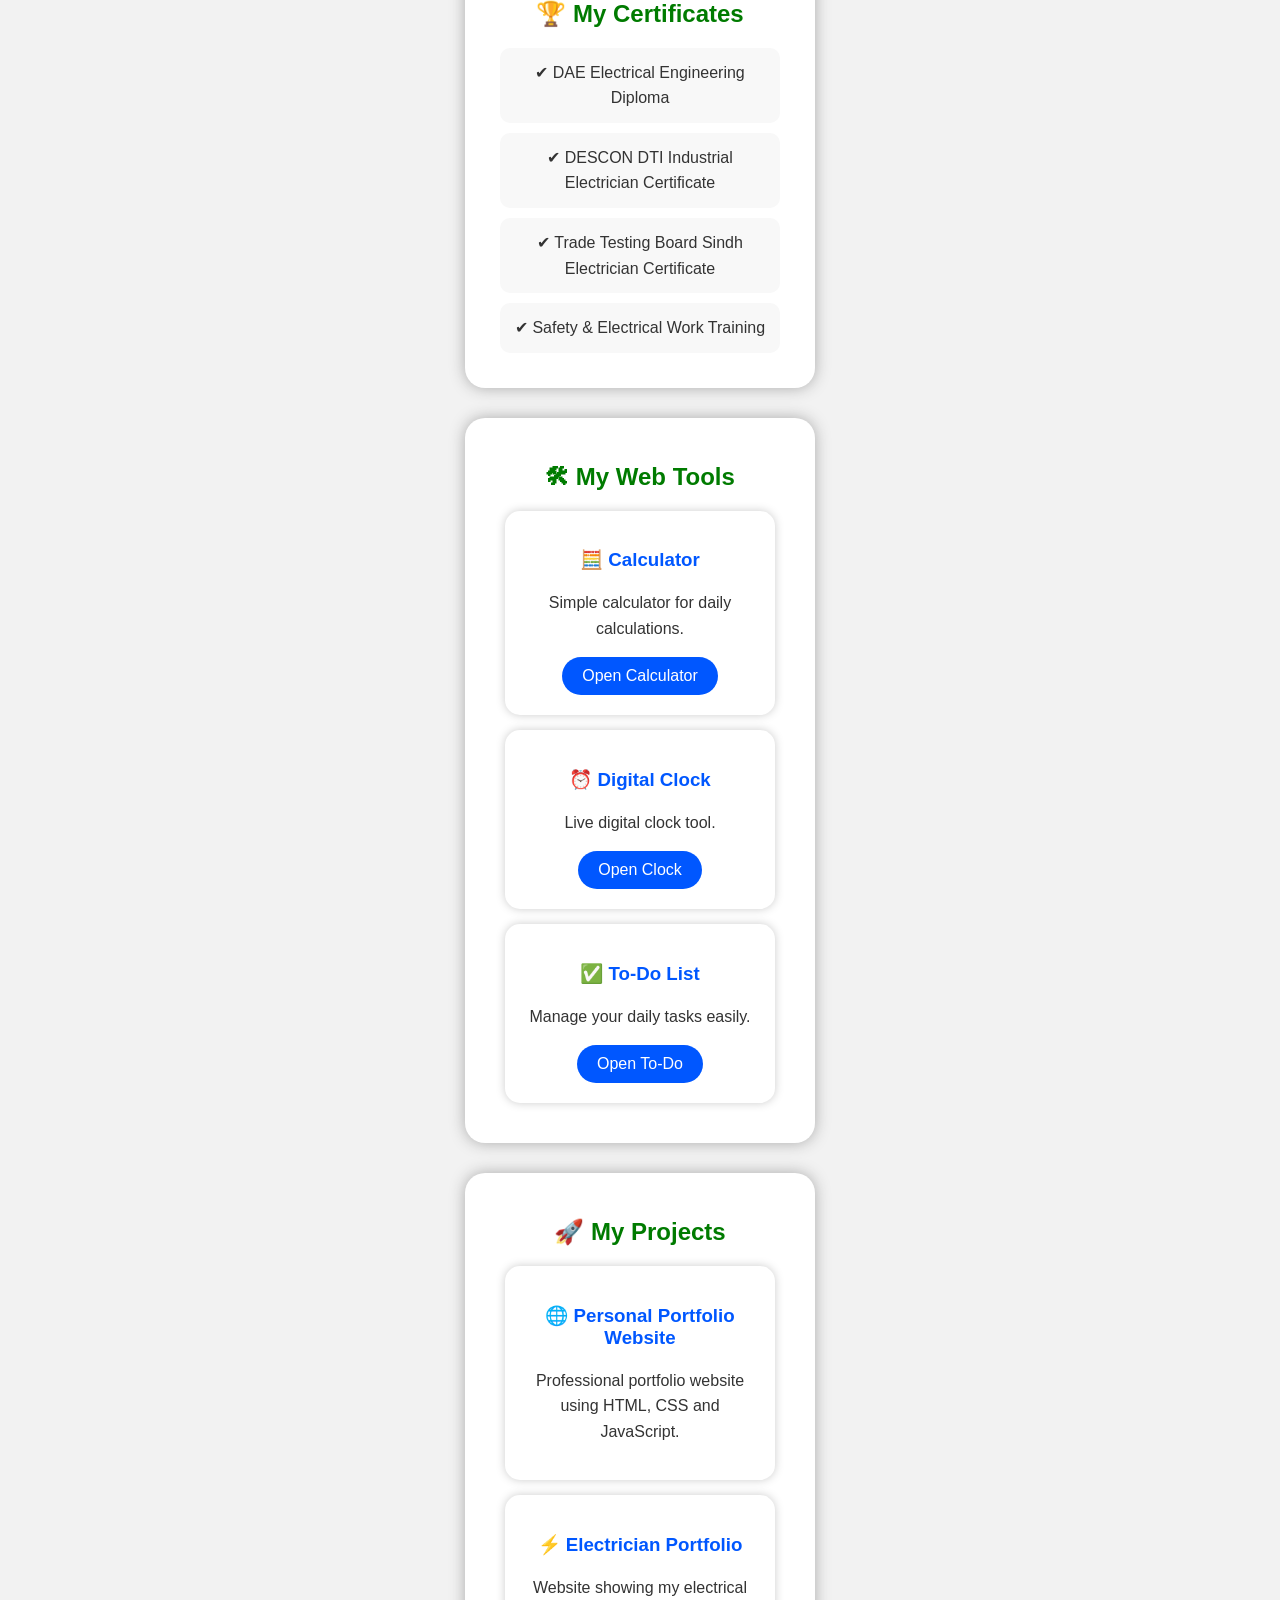
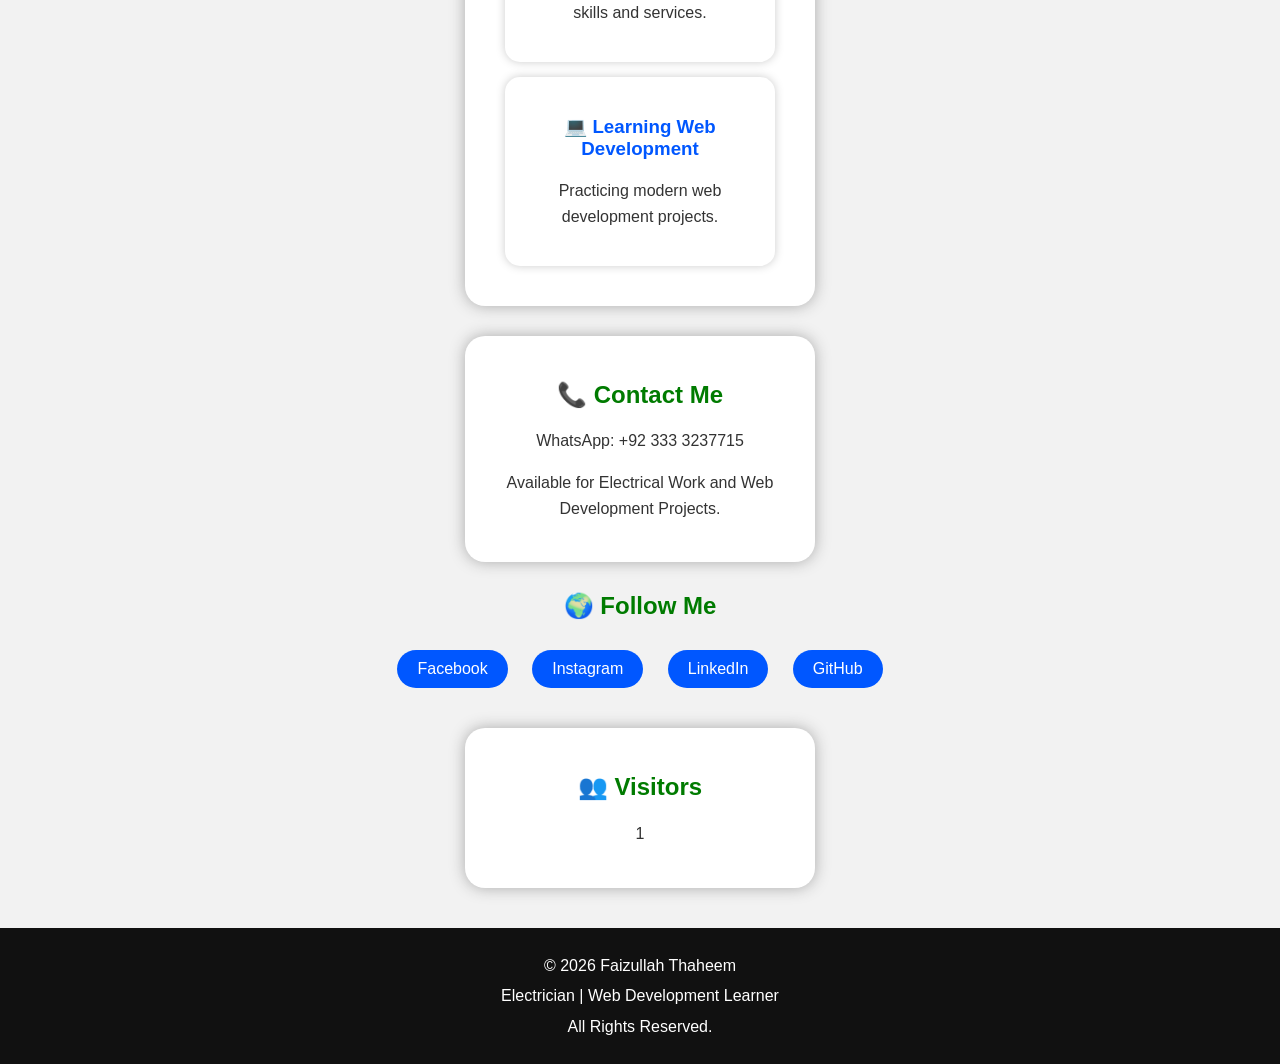
==== commit f20cba80: "Enhance index.html with About section and optimizations Updated the index.html file to include an 'A" ====
--- a/index.html
+++ b/index.html
@@ -39,7 +39,7 @@
 <nav class="navbar">
 
     <div class="logo">
-        <h2>⚡ Faizullah Thaheem</h2>
+        <h2>⚡ Faizullah </h2>
     </div>
 
     <div class="nav-links">
@@ -67,7 +67,7 @@
 
 <div class="hero">
 
-    <img src="f.jpg" alt="Faizullah Thaheem" class="hero-img">
+    <img loading="lazy" src="f.jpg" alt="Faizullah Thaheem" class="hero-img">
 
     <h1>Hi, I'm Faizullah Thaheem 👋</h1>
 
@@ -91,10 +91,18 @@
 
 </div>
 
-
-
-
-<div class="skills">
+<div class="about" id="about">
+
+<h2>👤 About Me</h2>
+
+<p>
+I am Faizullah Thaheem, a Professional Electrician with experience in Electrical Installation, House Wiring, Industrial Electrical Maintenance and Troubleshooting. I am also learning Web Development.
+</p>
+
+</div>
+
+
+<div class="skills" id="skills">
 
 
 <h2>💪 My Skills</h2>
@@ -242,21 +250,21 @@
 
 <h2>📸 My Work Gallery</h2>
 
-<img src="1.jpg" alt="Electrical Work">
-
-<img src="2.jpg" alt="Electrical Work">
-
-<img src="3.jpg" alt="Electrical Work">
-
-<img src="4.jpg" alt="Electrical Work">
-
-<img src="5.jpg" alt="Electrical Work">
-
-<img src="6.jpg" alt="Electrical Work">
-
-<img src="7.jpg" alt="Electrical Work">
-
-<img src="8.jpg" alt="Electrical Work">
+<img loading="lazy" src="1.jpg" alt="Electrical Work">
+
+<img loading="lazy" src="2.jpg" alt="Electrical Work">
+
+<img loading="lazy" src="3.jpg" alt="Electrical Work">
+
+<img loading="lazy" src="4.jpg" alt="Electrical Work">
+
+<img loading="lazy" src="5.jpg" alt="Electrical Work">
+
+<img loading="lazy" src="6.jpg" alt="Electrical Work">
+
+<img loading="lazy" src="7.jpg" alt="Electrical Work">
+
+<img loading="lazy" src="8.jpg" alt="Electrical Work">
 
 
 
@@ -574,9 +582,23 @@
 Practicing modern web development projects.
 </p>
 
-
-</div>
-
+</div>
+
+</div>
+
+<div class="contact" id="contact">
+
+<h2>📞 Contact Me</h2>
+
+<p>
+WhatsApp: +92 333 3237715
+</p>
+
+<p>
+Available for Electrical Work and Web Development Projects.
+</p>
+
+</div>
 
 
 </div>
--- a/style.css
+++ b/style.css
@@ -53,43 +53,61 @@
 
 
 /* ======================
-   Navigation
-====================== */
-
-
-nav{
-
+   Professional Navigation
+====================== */
+
+.navbar{
+    display:flex;
+    justify-content:space-between;
+    align-items:center;
     background:#111;
-    padding:15px;
-    border-radius:0 0 20px 20px;
-
-}
-
-
-
-nav h2{
-
-    color:white;
-    margin:0 0 15px;
-
-}
-
-
-
-nav a{
-
-    color:white;
-    margin:10px;
-    font-size:18px;
+    padding:15px 40px;
+    position:sticky;
+    top:0;
+    z-index:1000;
+    box-shadow:0 5px 15px rgba(0,0,0,.2);
+}
+
+.logo h2{
+    color:#fff;
+    margin:0;
+}
+
+.nav-links{
+    display:flex;
+    align-items:center;
+    gap:20px;
+}
+
+.nav-links a{
+    color:#fff;
+    text-decoration:none;
     font-weight:bold;
-
-}
-
-
-
-nav a:hover{
-
-    color:#00ffff;
+    transition:.3s;
+}
+
+.nav-links a:hover{
+    color:#00c6ff;
+}
+
+#darkBtn{
+    margin-left:10px;
+}
+
+/* Mobile */
+
+@media(max-width:768px){
+
+.navbar{
+    flex-direction:column;
+    padding:20px;
+}
+
+.nav-links{
+    flex-direction:column;
+    gap:12px;
+    margin-top:15px;
+}
 
 }
 
@@ -596,4 +614,69 @@
 
 
 
-}+}/* ======================
+   Hero Section
+====================== */
+
+.hero{
+    background:linear-gradient(135deg,#0057ff,#00c6ff);
+    color:#fff;
+    padding:80px 20px;
+}
+
+.hero-img{
+    width:180px;
+    height:180px;
+    border-radius:50%;
+    object-fit:cover;
+    border:6px solid white;
+    box-shadow:0 0 25px rgba(255,255,255,.4);
+    margin-bottom:20px;
+}
+
+.hero h1{
+    color:white;
+    font-size:42px;
+    margin-bottom:10px;
+}
+
+.hero h2{
+    color:#ffe600;
+    margin-bottom:15px;
+}
+
+.hero-text{
+    font-size:20px;
+    margin:20px auto;
+    max-width:700px;
+}
+
+.hero-buttons{
+    margin-top:30px;
+}
+
+.hire-btn,
+.cv-btn{
+    padding:12px 28px;
+    margin:10px;
+    border:none;
+    border-radius:30px;
+    font-size:18px;
+    cursor:pointer;
+    transition:.3s;
+}
+
+.hire-btn{
+    background:#25D366;
+    color:white;
+}
+
+.cv-btn{
+    background:white;
+    color:#0057ff;
+}
+
+.hire-btn:hover,
+.cv-btn:hover{
+    transform:translateY(-3px);
+}
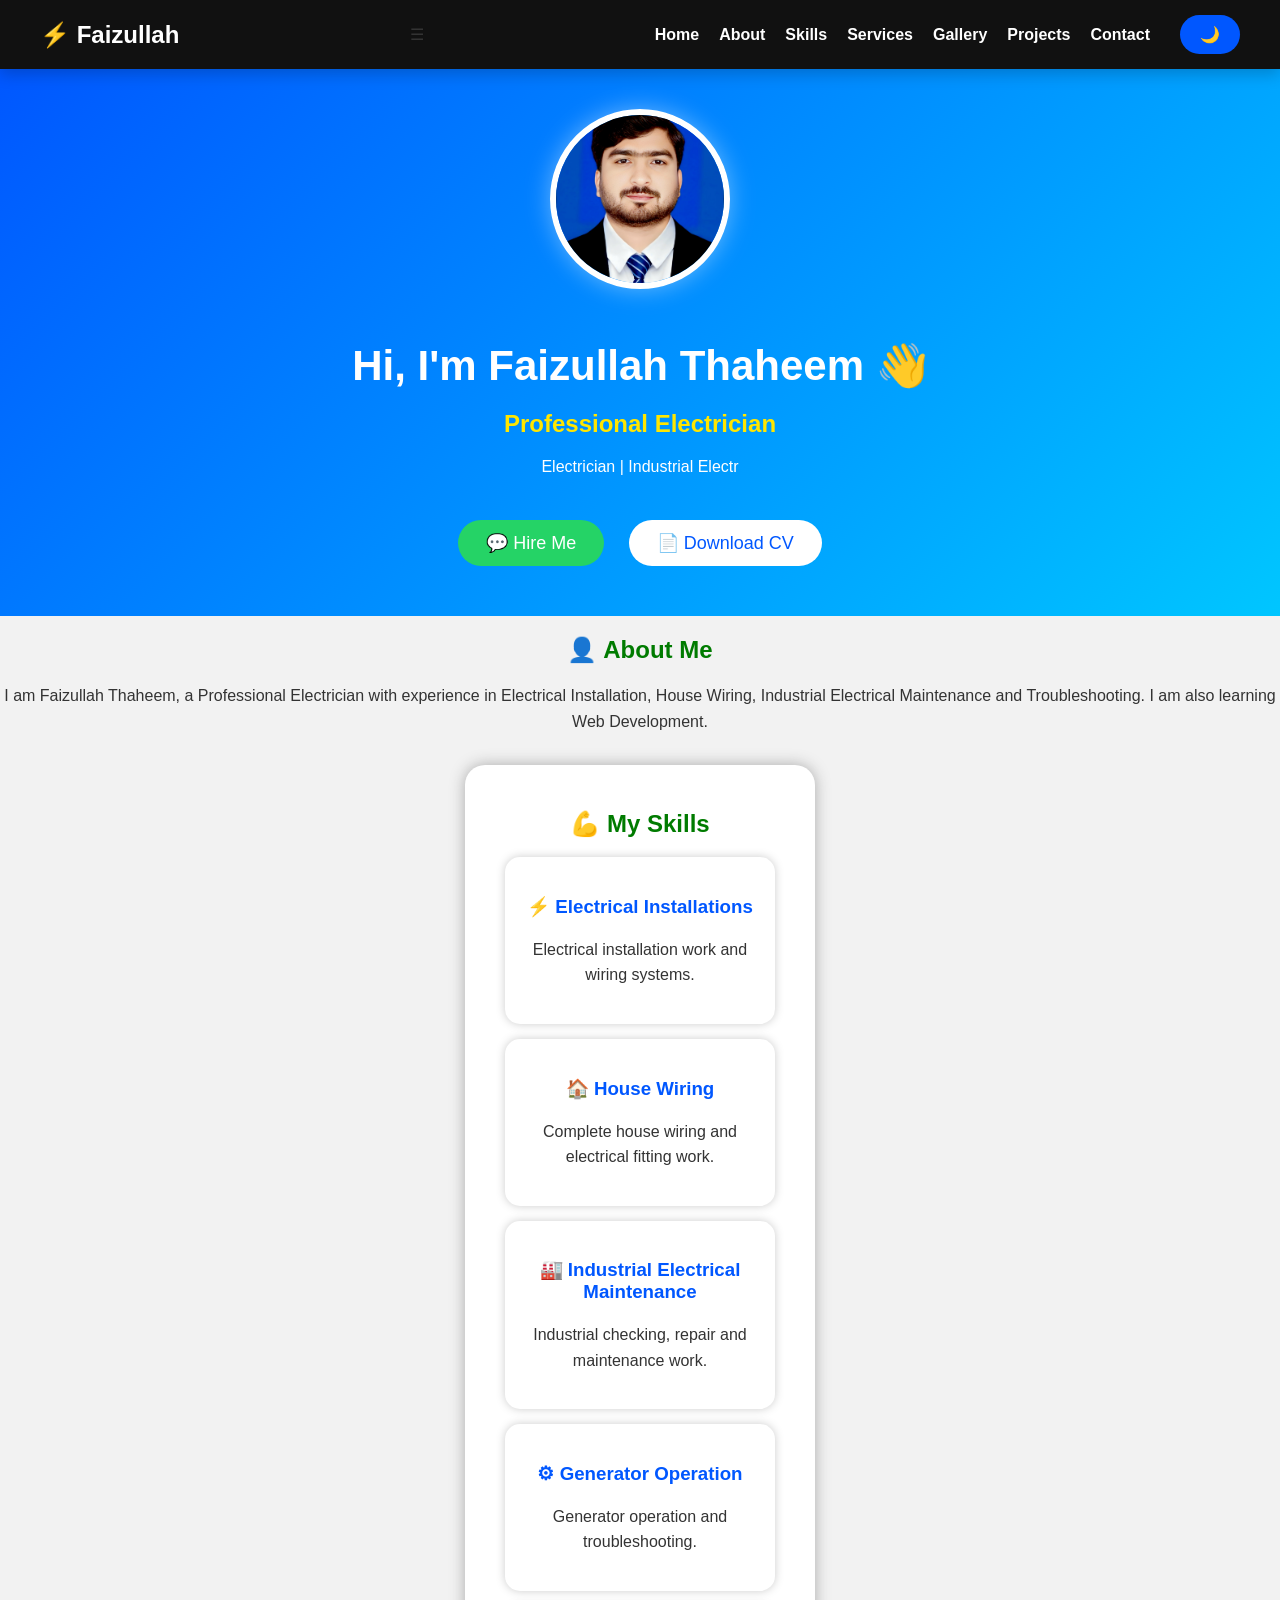
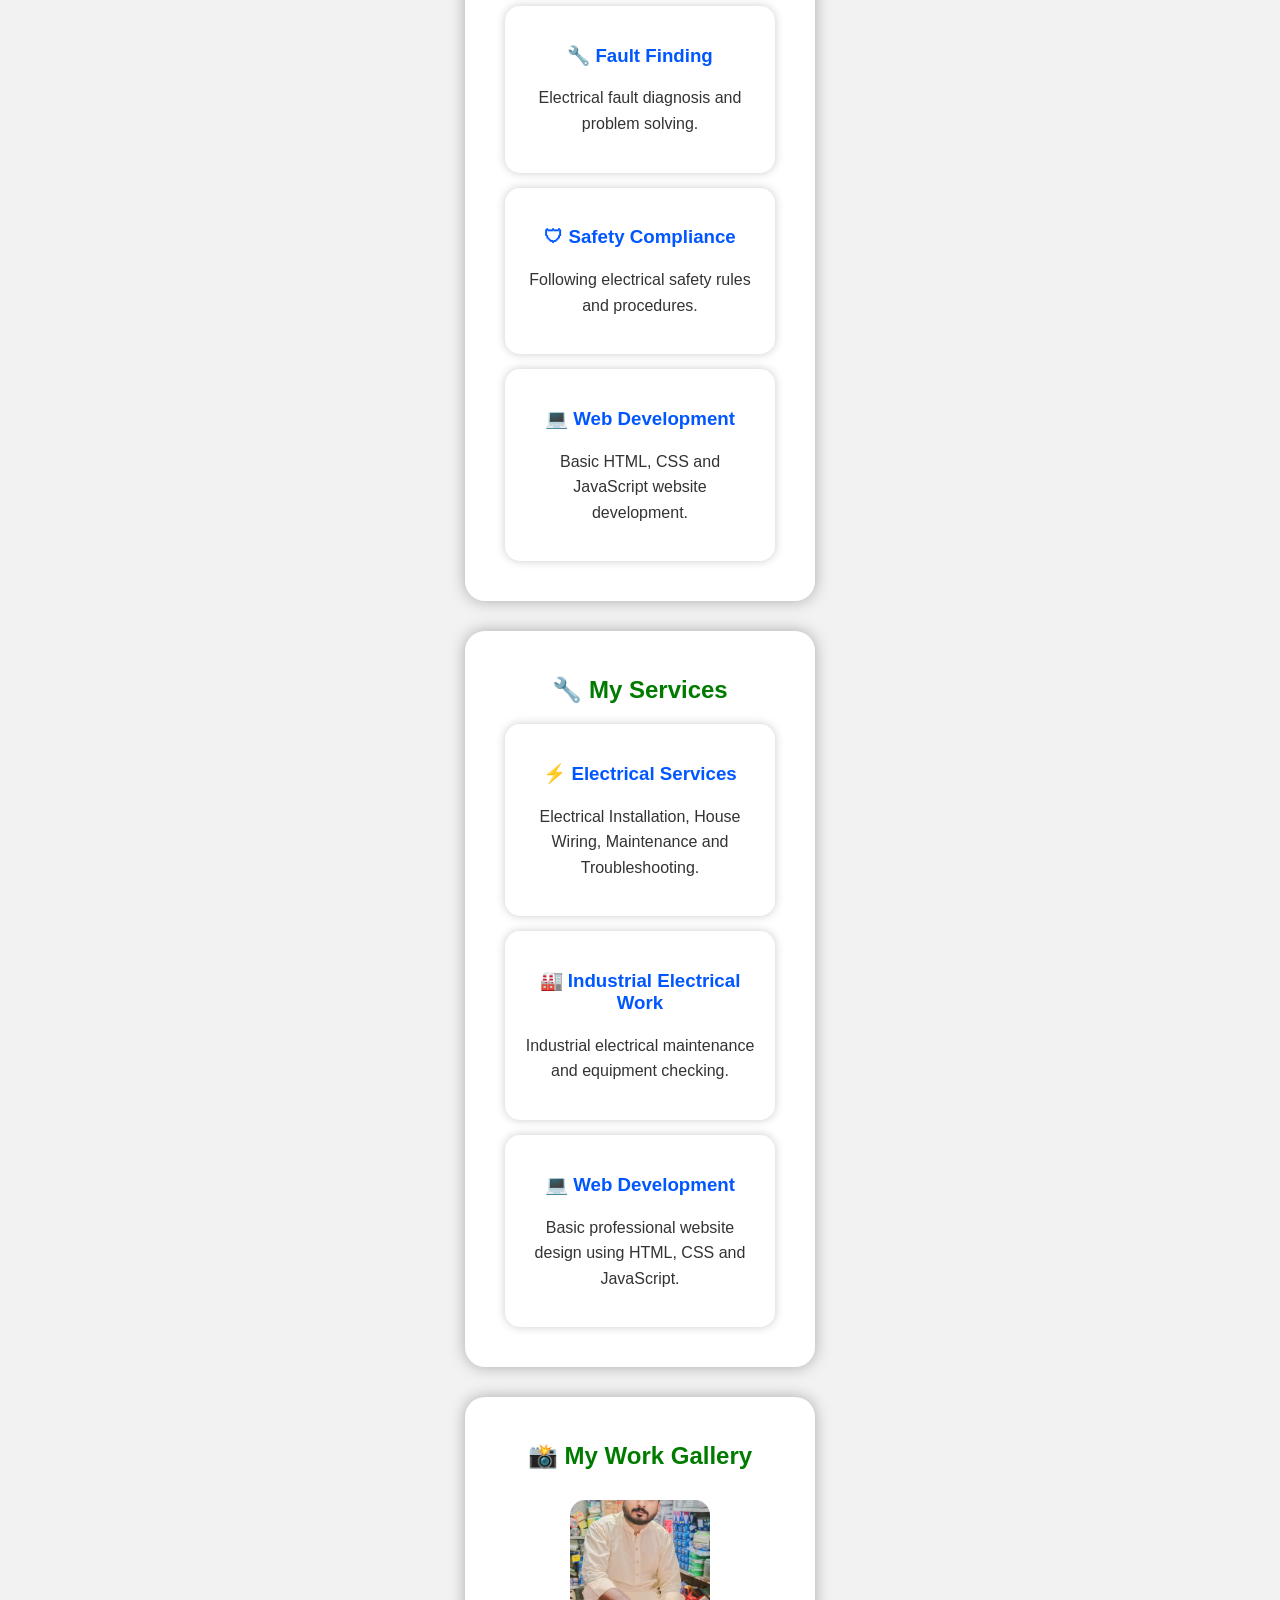
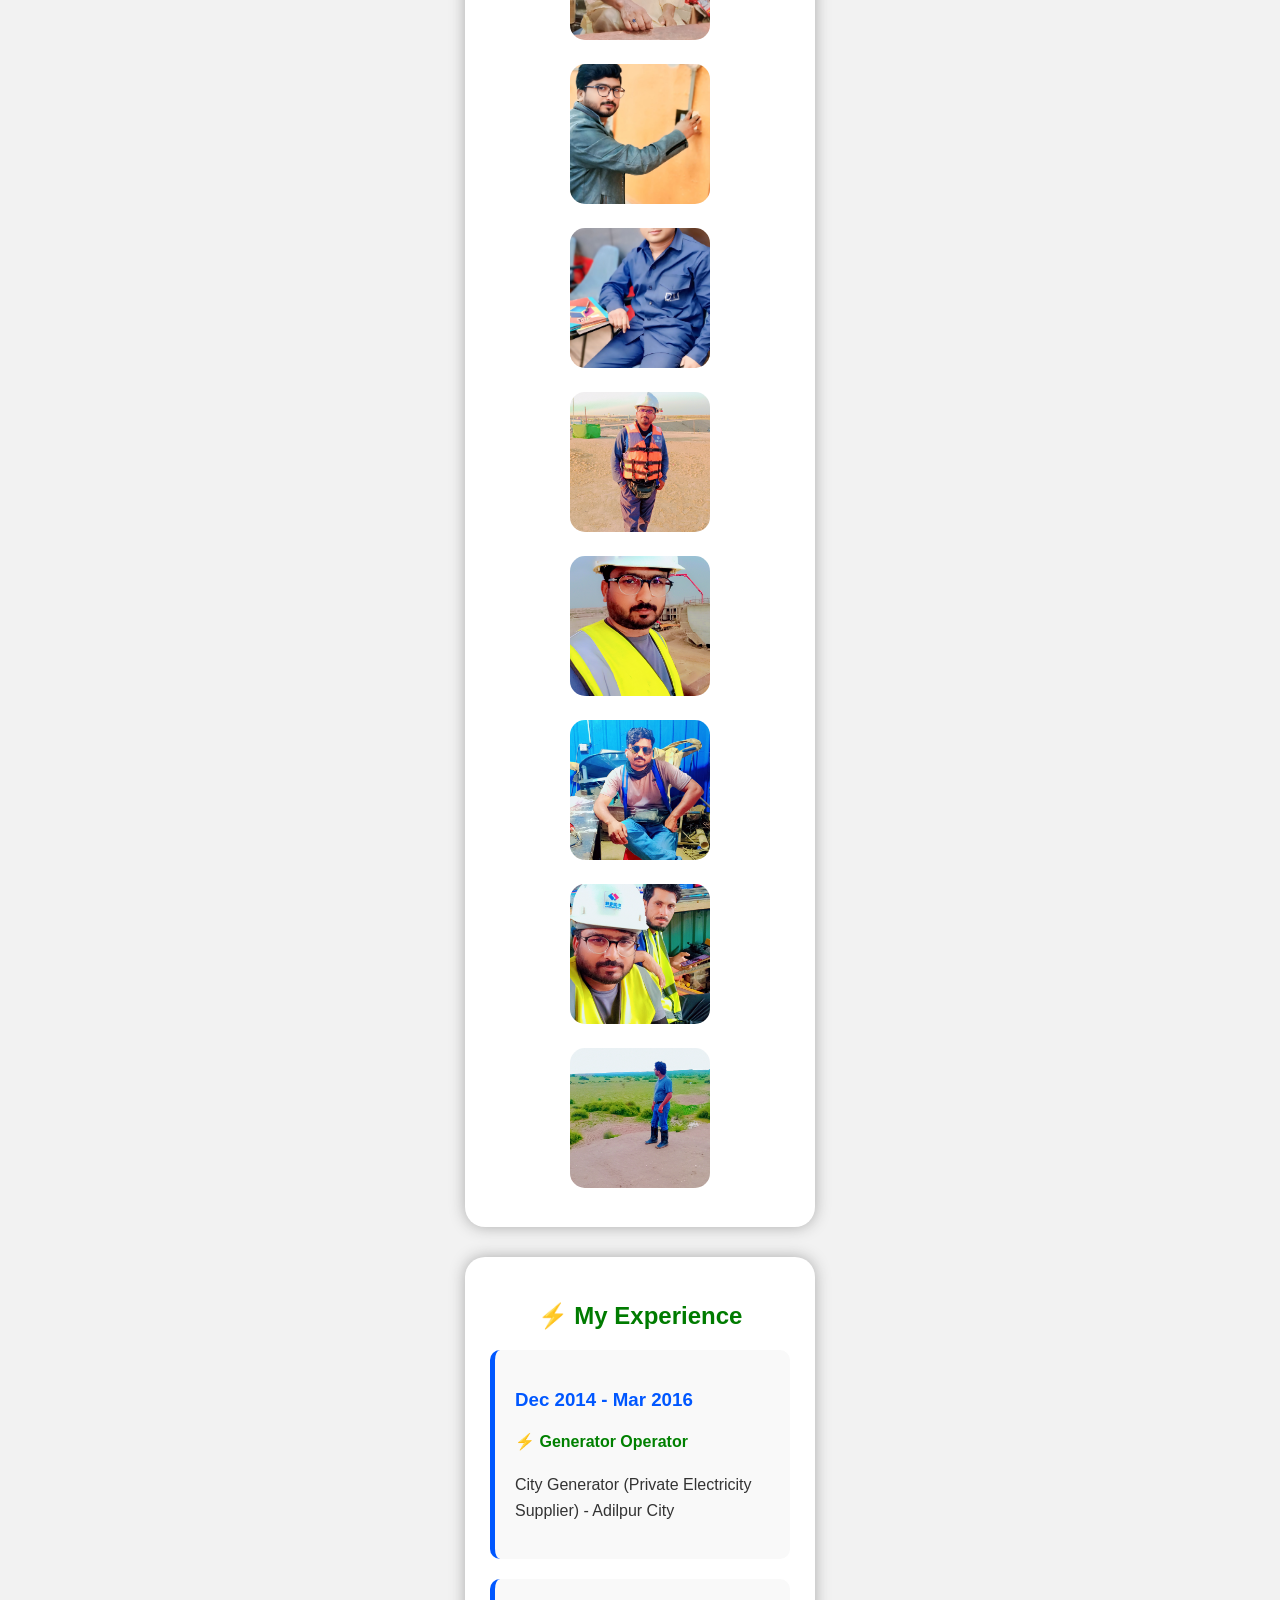
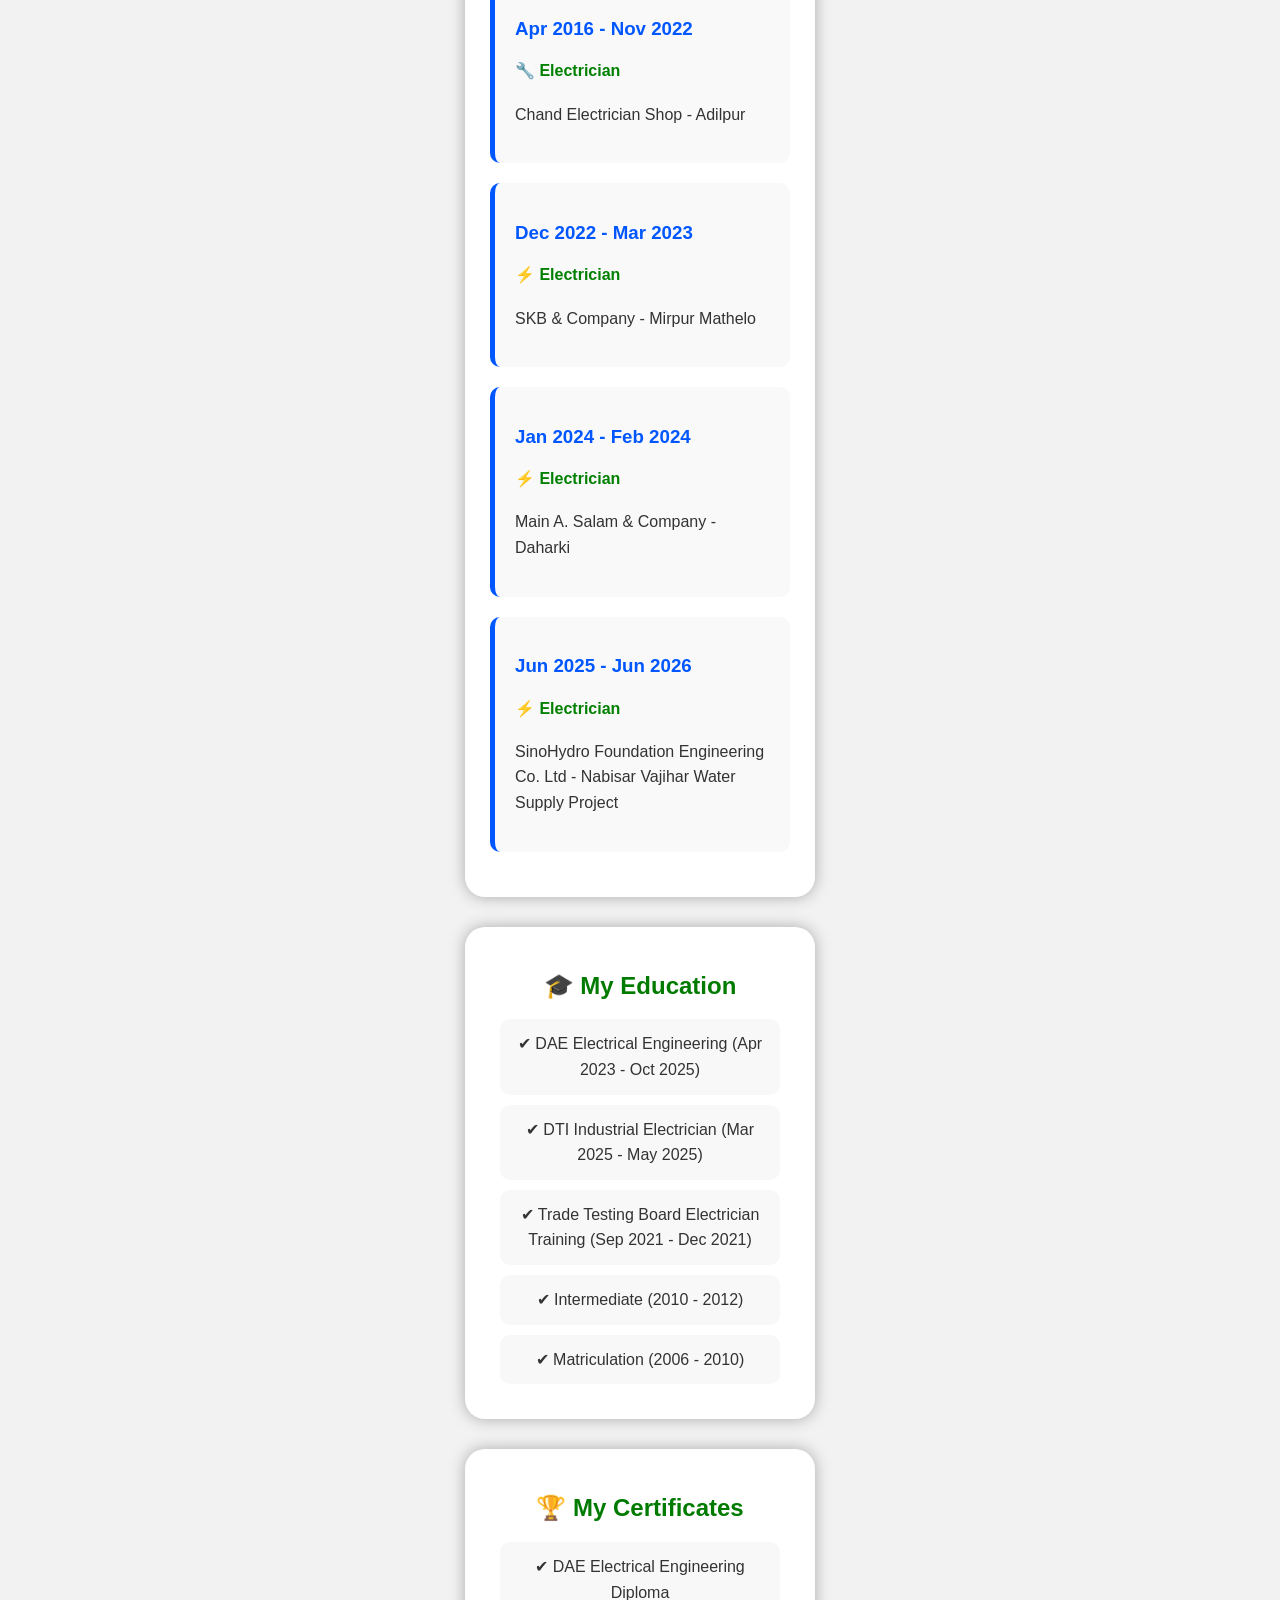
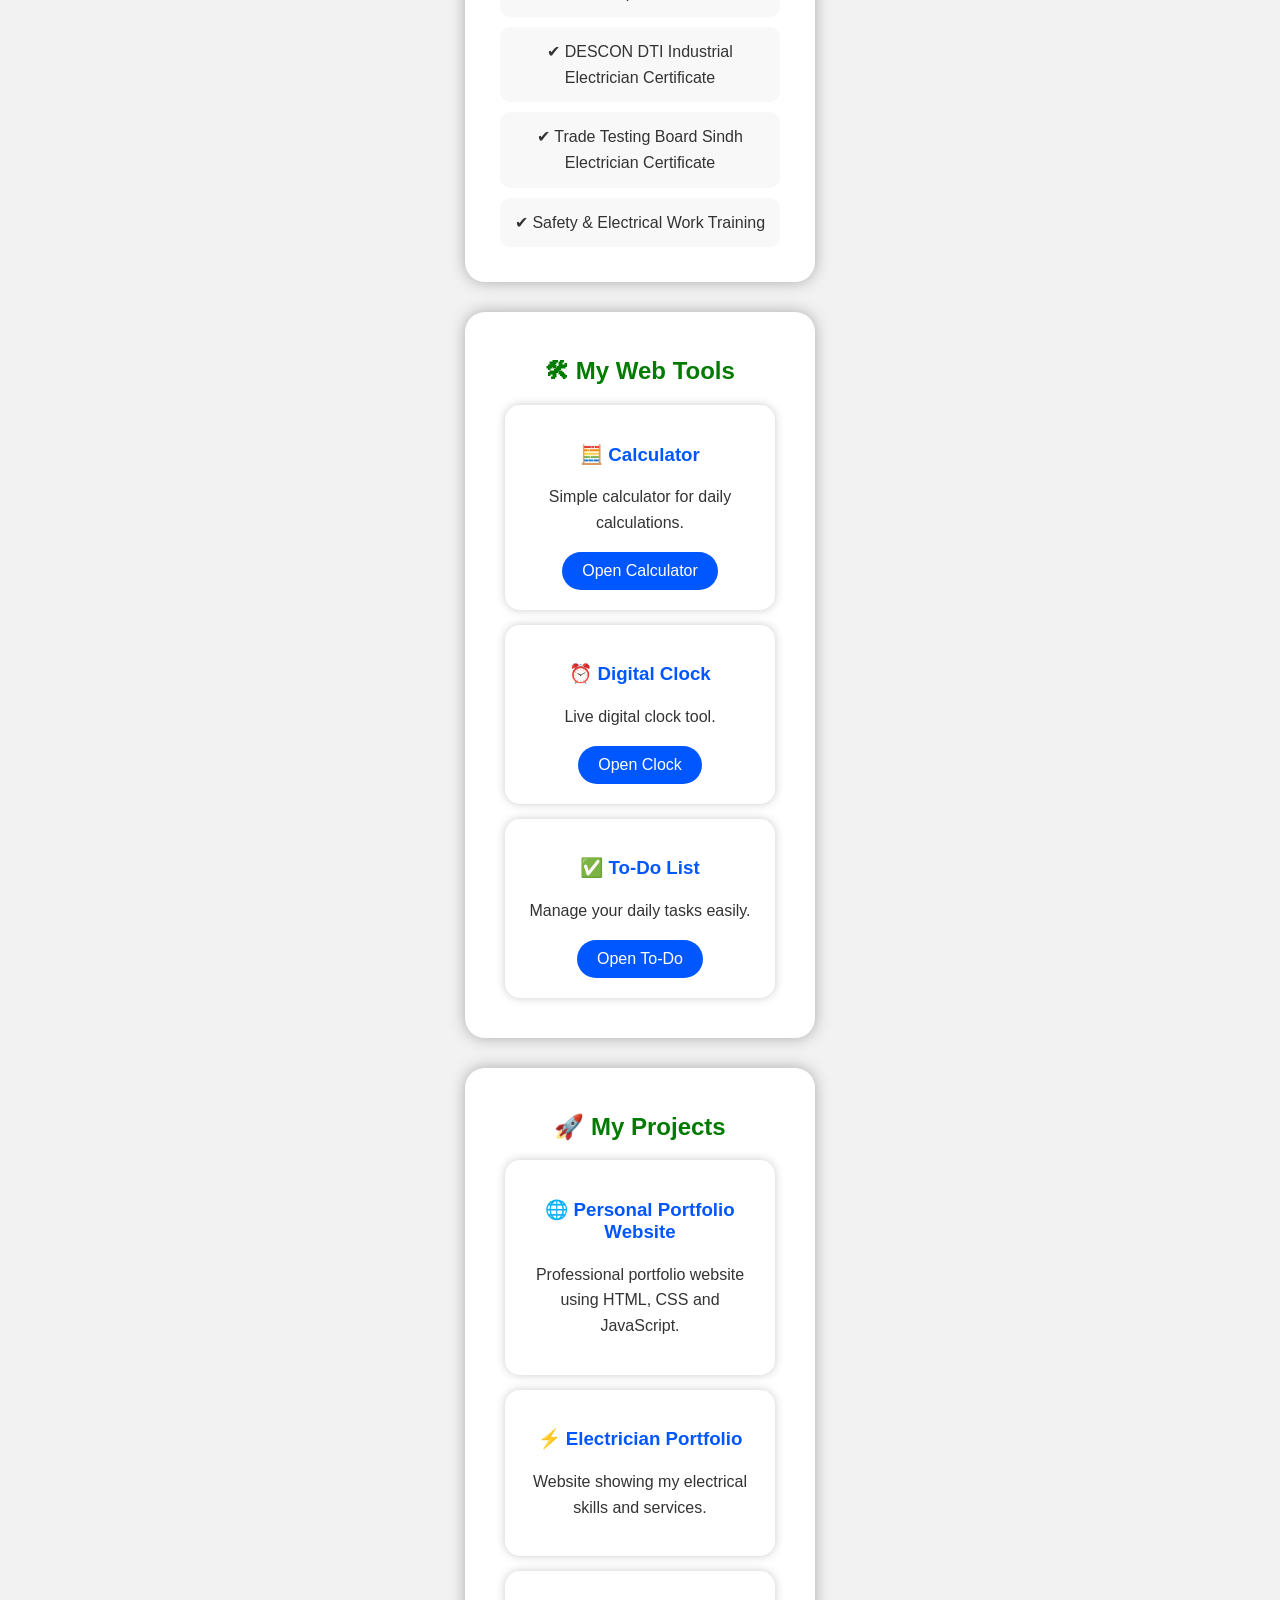
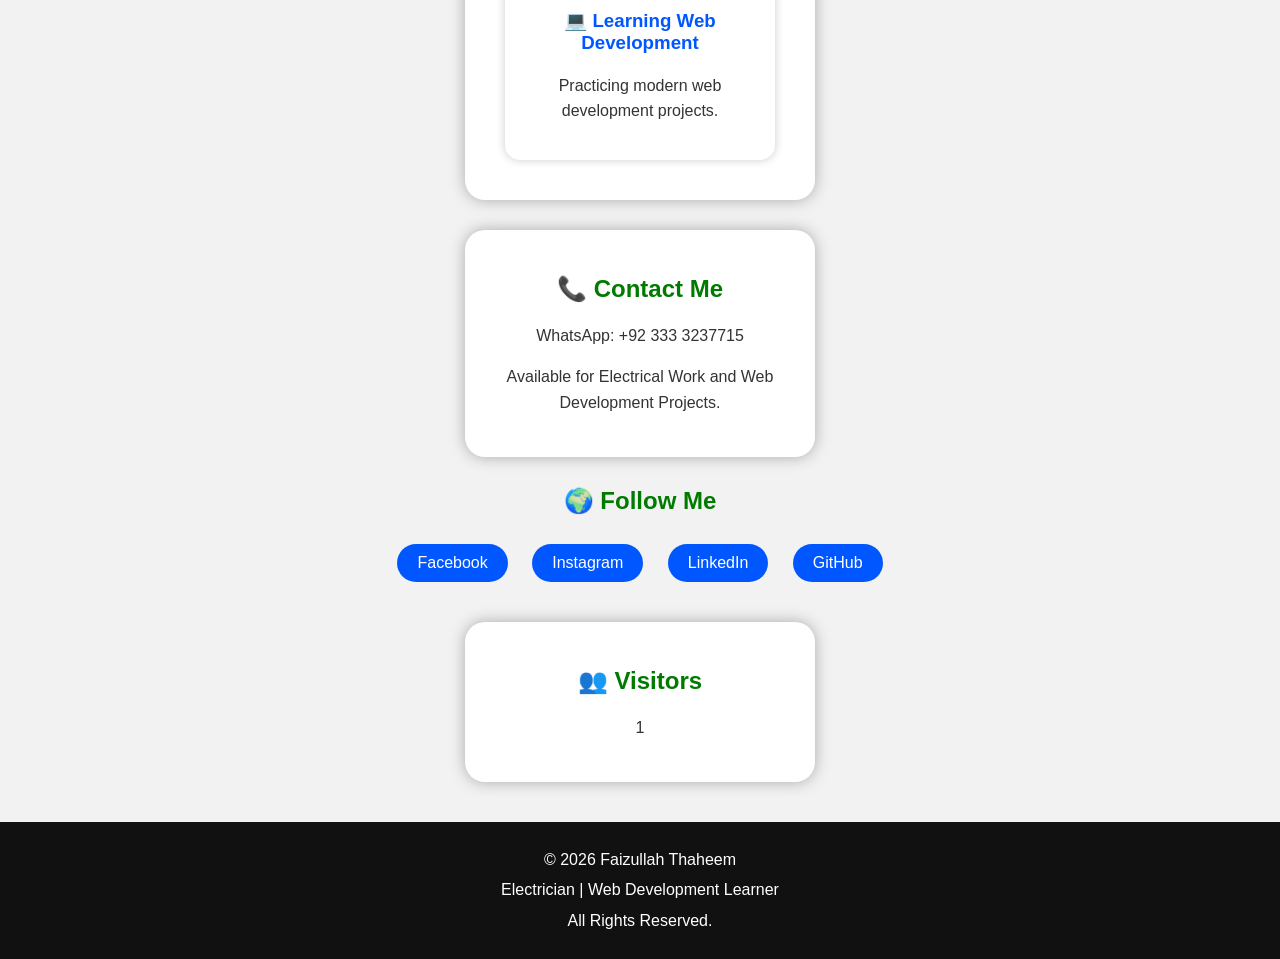
==== commit d1091146: "Fix HTML structure and add menu toggle functionality" ====
--- a/index.html
+++ b/index.html
@@ -41,7 +41,9 @@
     <div class="logo">
         <h2>⚡ Faizullah </h2>
     </div>
-
+<div class="menu-toggle" onclick="toggleMenu()">
+    ☰
+</div>
     <div class="nav-links">
         <a href="index.html">Home</a>
         <a href="#about">About</a>
--- a/style.css
+++ b/style.css
@@ -96,81 +96,26 @@
 
 /* Mobile */
 
-@media(max-width:768px){
+@media (max-width:768px){
 
 .navbar{
-    flex-direction:column;
-    padding:20px;
+    flex-direction:row;
+    padding:10px 12px;
+}
+
+.logo h2{
+    font-size:16px;
 }
 
 .nav-links{
-    flex-direction:column;
-    gap:12px;
-    margin-top:15px;
-}
-
-}
-
-
+    display:none;
+}
 
 #darkBtn{
-
-    margin-left:15px;
-
-}/* ======================
-   Hero Section
-====================== */
-
-
-.hero{
-
-    background:linear-gradient(135deg,#0057ff,#00c6ff);
-    color:white;
-    padding:50px 20px;
-    margin-bottom:30px;
-
-}
-
-
-
-.hero h1{
-
-    color:white;
-    font-size:38px;
-
-}
-
-
-
-.hero p{
-
-    color:white;
-    font-size:22px;
-
-}
-
-
-
-.hire-btn{
-
-    background:black;
-    color:white;
-    padding:12px 30px;
-    border:none;
-    border-radius:25px;
-    font-size:18px;
-    cursor:pointer;
-    transition:0.3s;
-
-}
-
-
-
-.hire-btn:hover{
-
-    background:white;
-    color:black;
-    transform:scale(1.05);
+    margin-left:auto;
+    width:45px;
+    height:40px;
+}
 
 }
 
@@ -550,7 +495,24 @@
     color:white;
 
 }
-
+.dark .education p,
+.dark .certificates p{
+
+    background:#333;
+    color:white;
+
+}.dark .contact{
+    background:#222;
+    color:white;
+}
+
+.dark .contact h2{
+    color:white;
+}
+
+.dark .contact p{
+    color:white;
+}
 
 
 
@@ -562,12 +524,7 @@
 @media(max-width:600px){
 
 
-nav a{
-
-    display:block;
-    margin:12px;
-
-}
+
 
 
 
@@ -621,7 +578,7 @@
 .hero{
     background:linear-gradient(135deg,#0057ff,#00c6ff);
     color:#fff;
-    padding:80px 20px;
+    padding:40px 20px;
 }
 
 .hero-img{
@@ -679,4 +636,23 @@
 .hire-btn:hover,
 .cv-btn:hover{
     transform:translateY(-3px);
-}
+}@media (max-width:768px){
+
+.hero-img{
+    width:140px;
+    height:140px;
+}
+
+.hero h1{
+    font-size:30px;
+}
+
+.hero h2{
+    font-size:20px;
+}
+
+.hero-text{
+    font-size:16px;
+}
+
+}
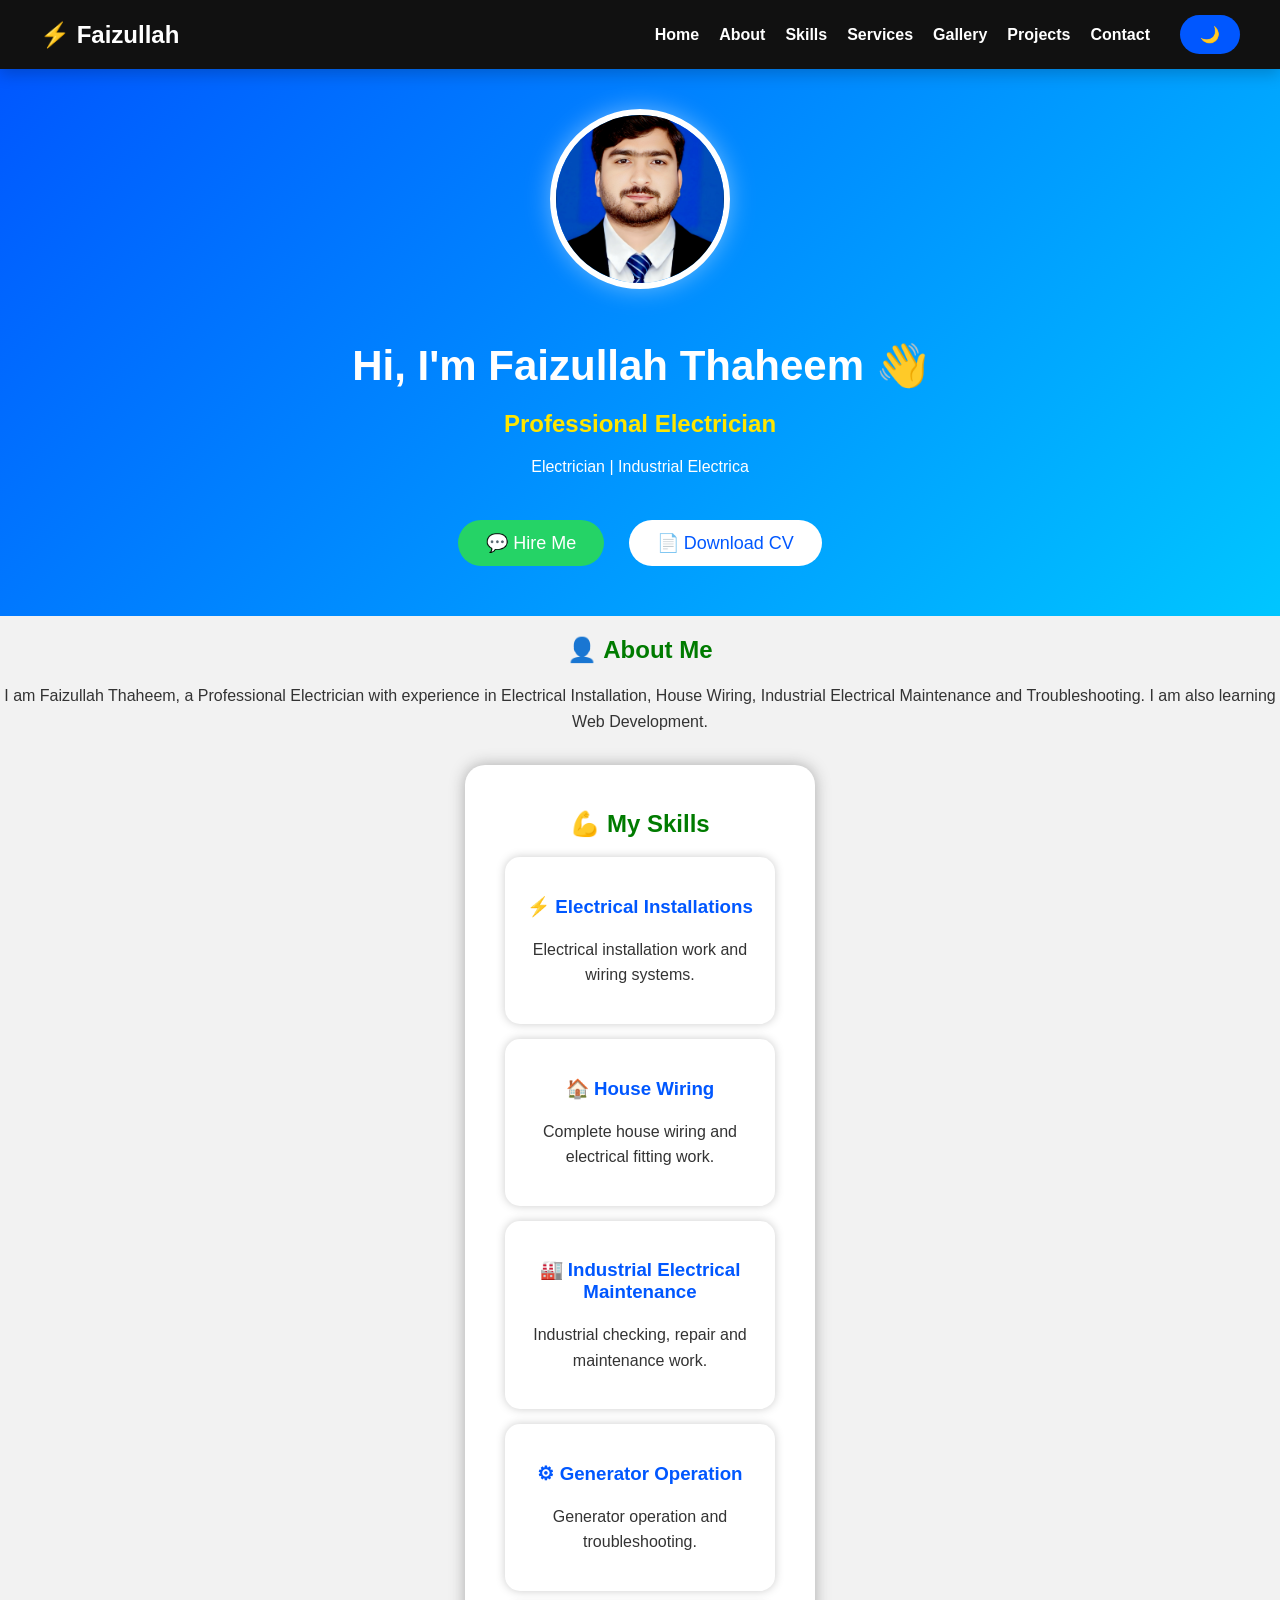
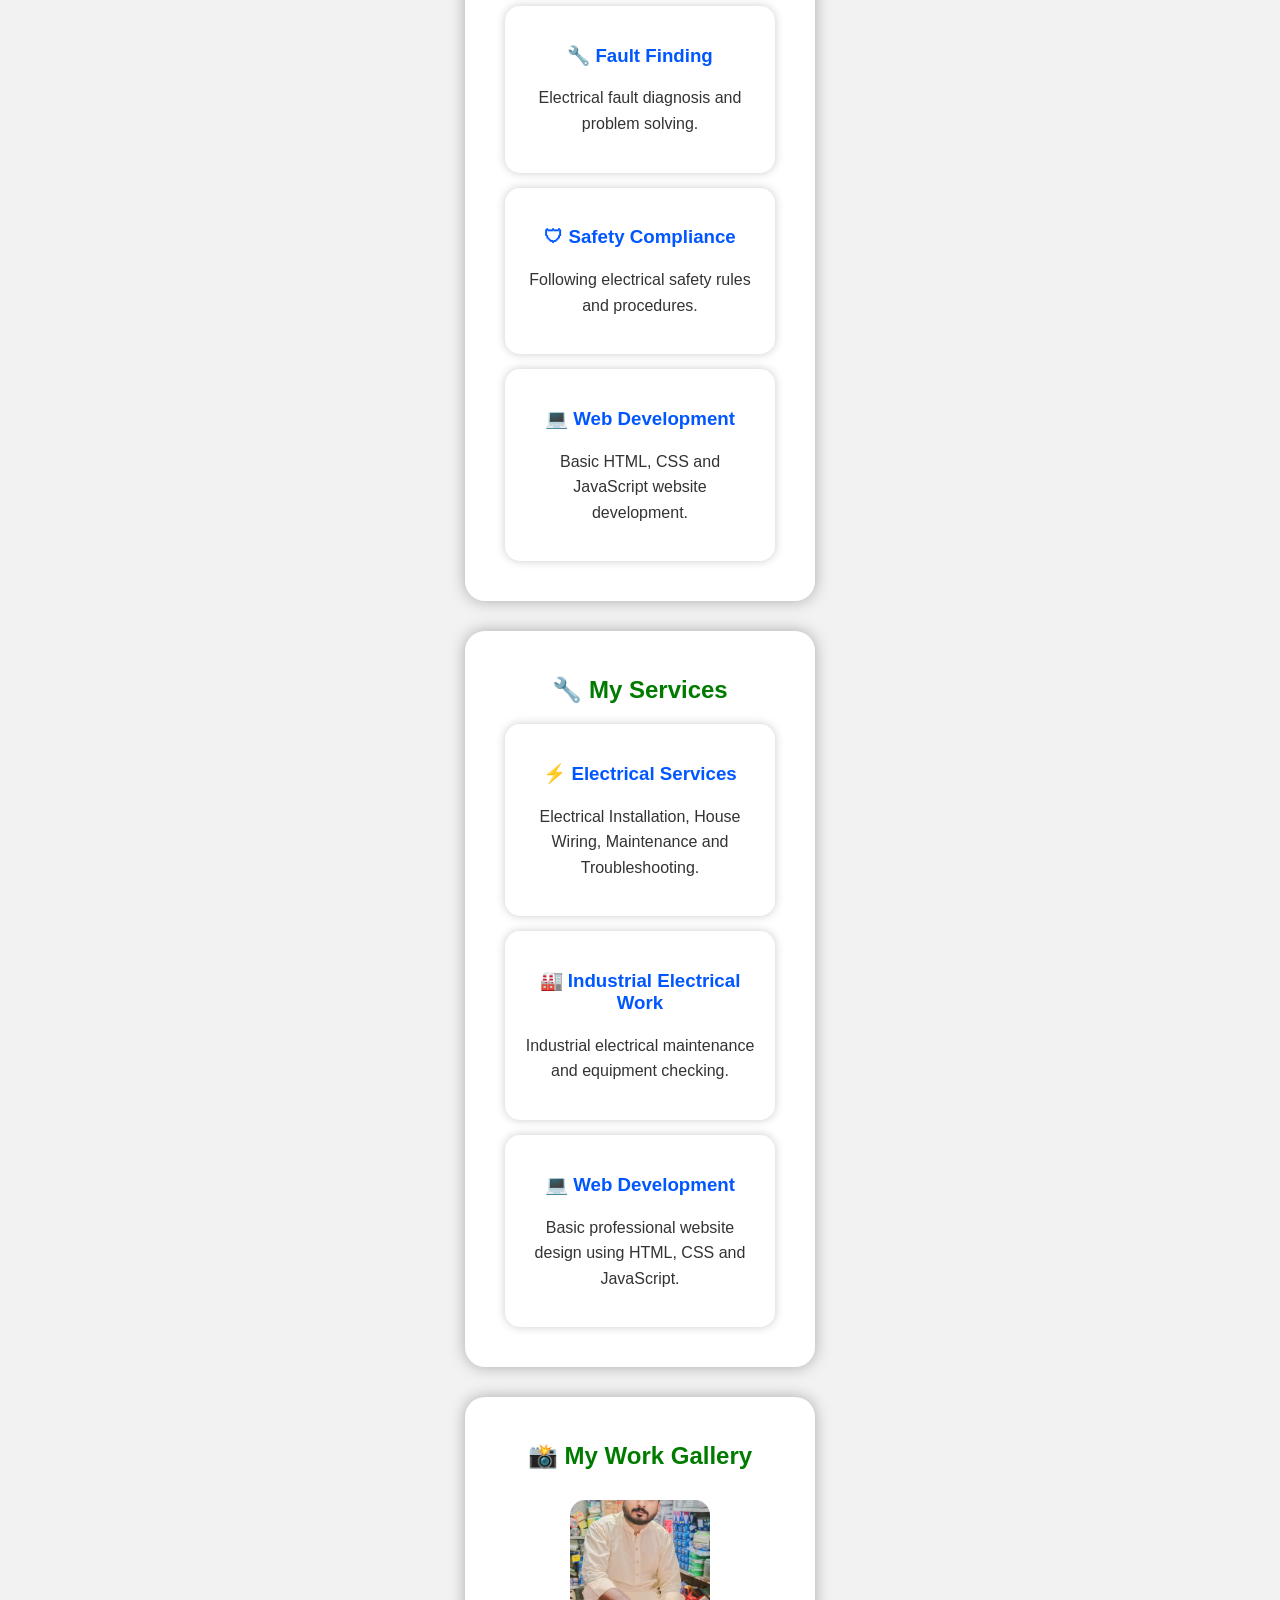
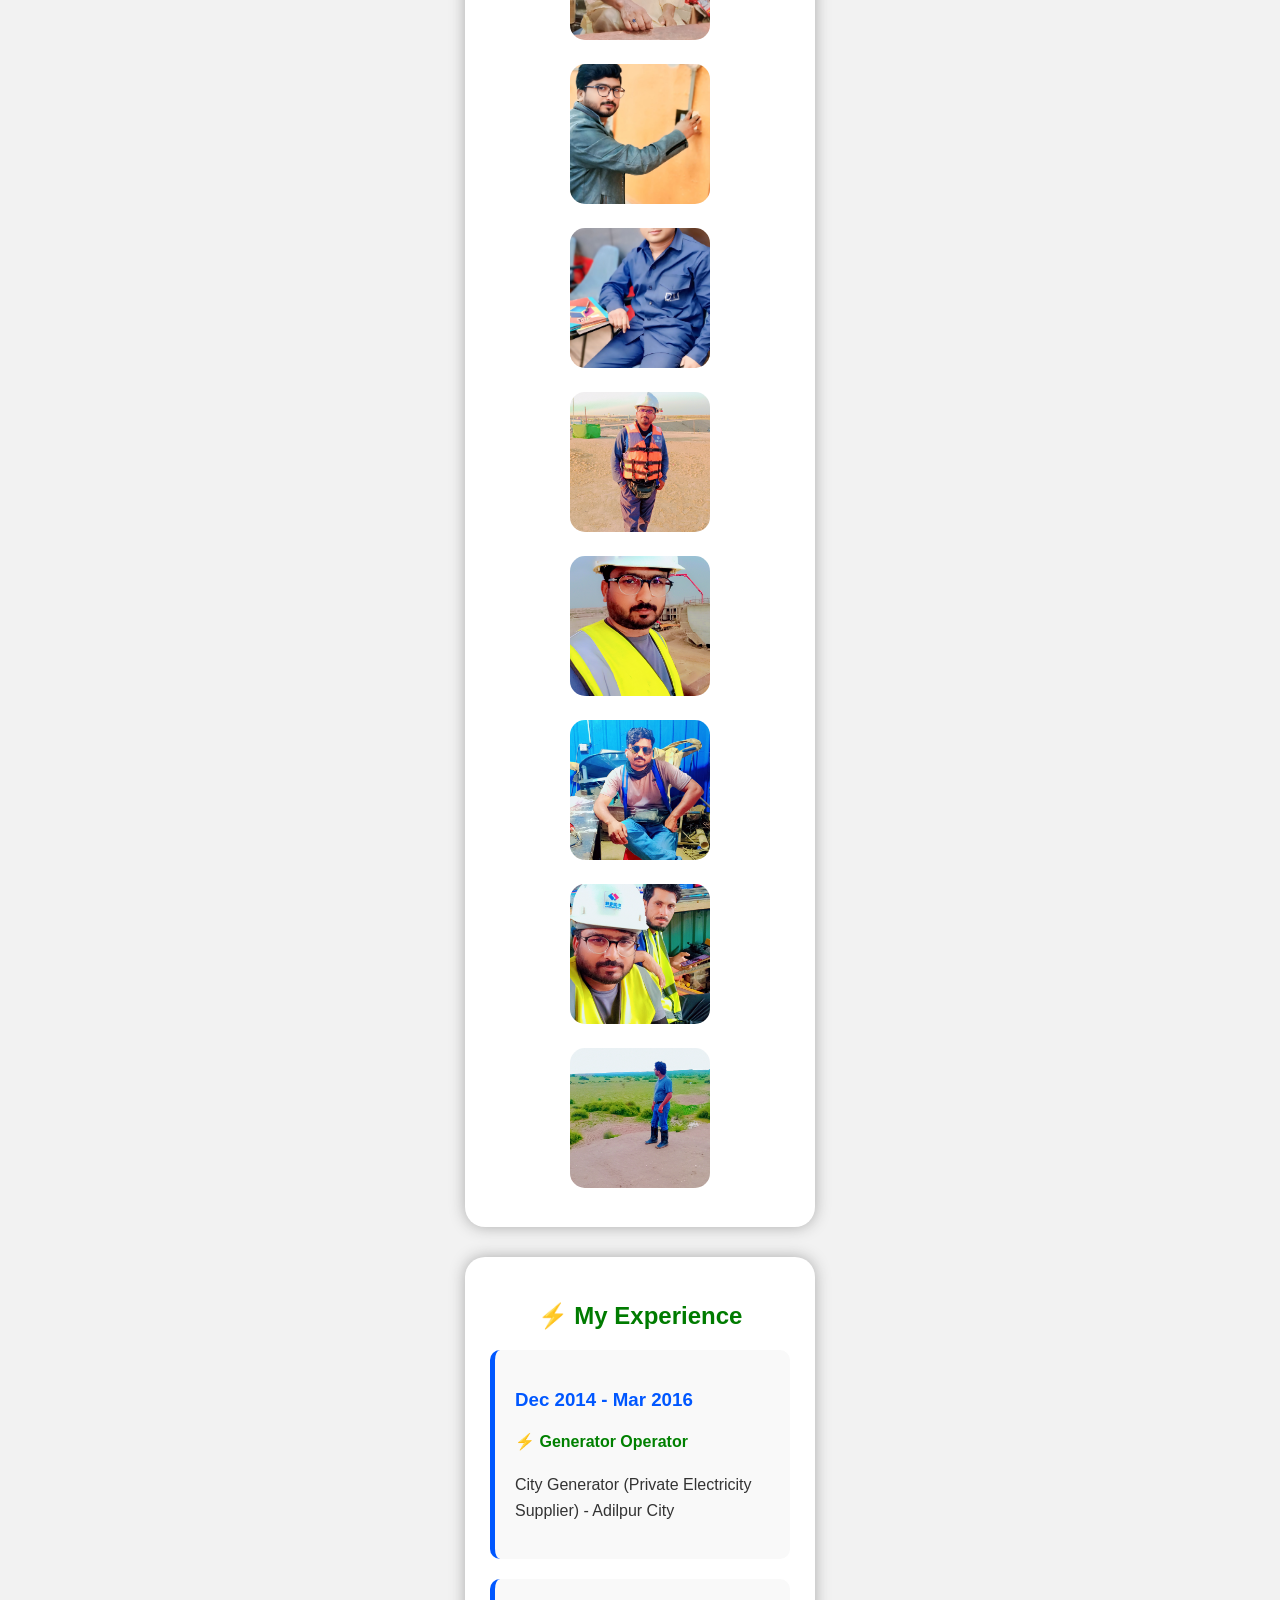
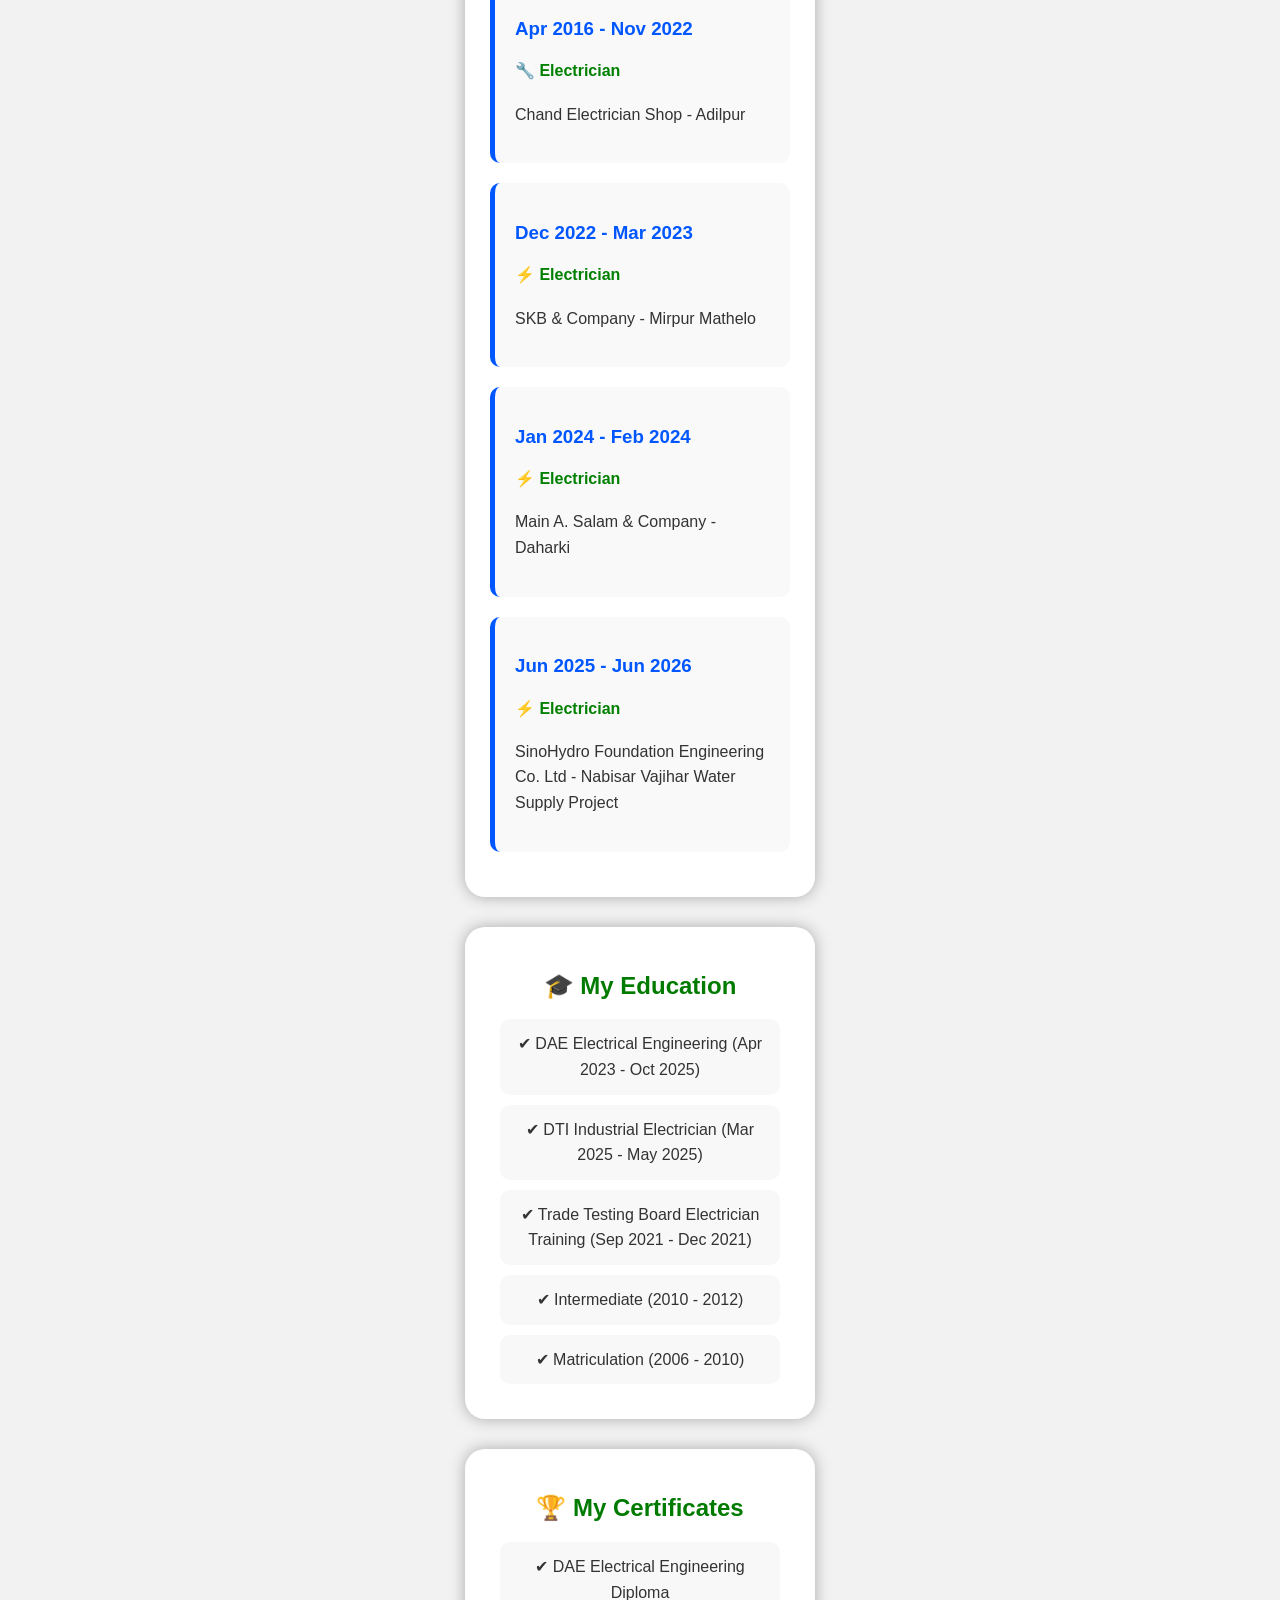
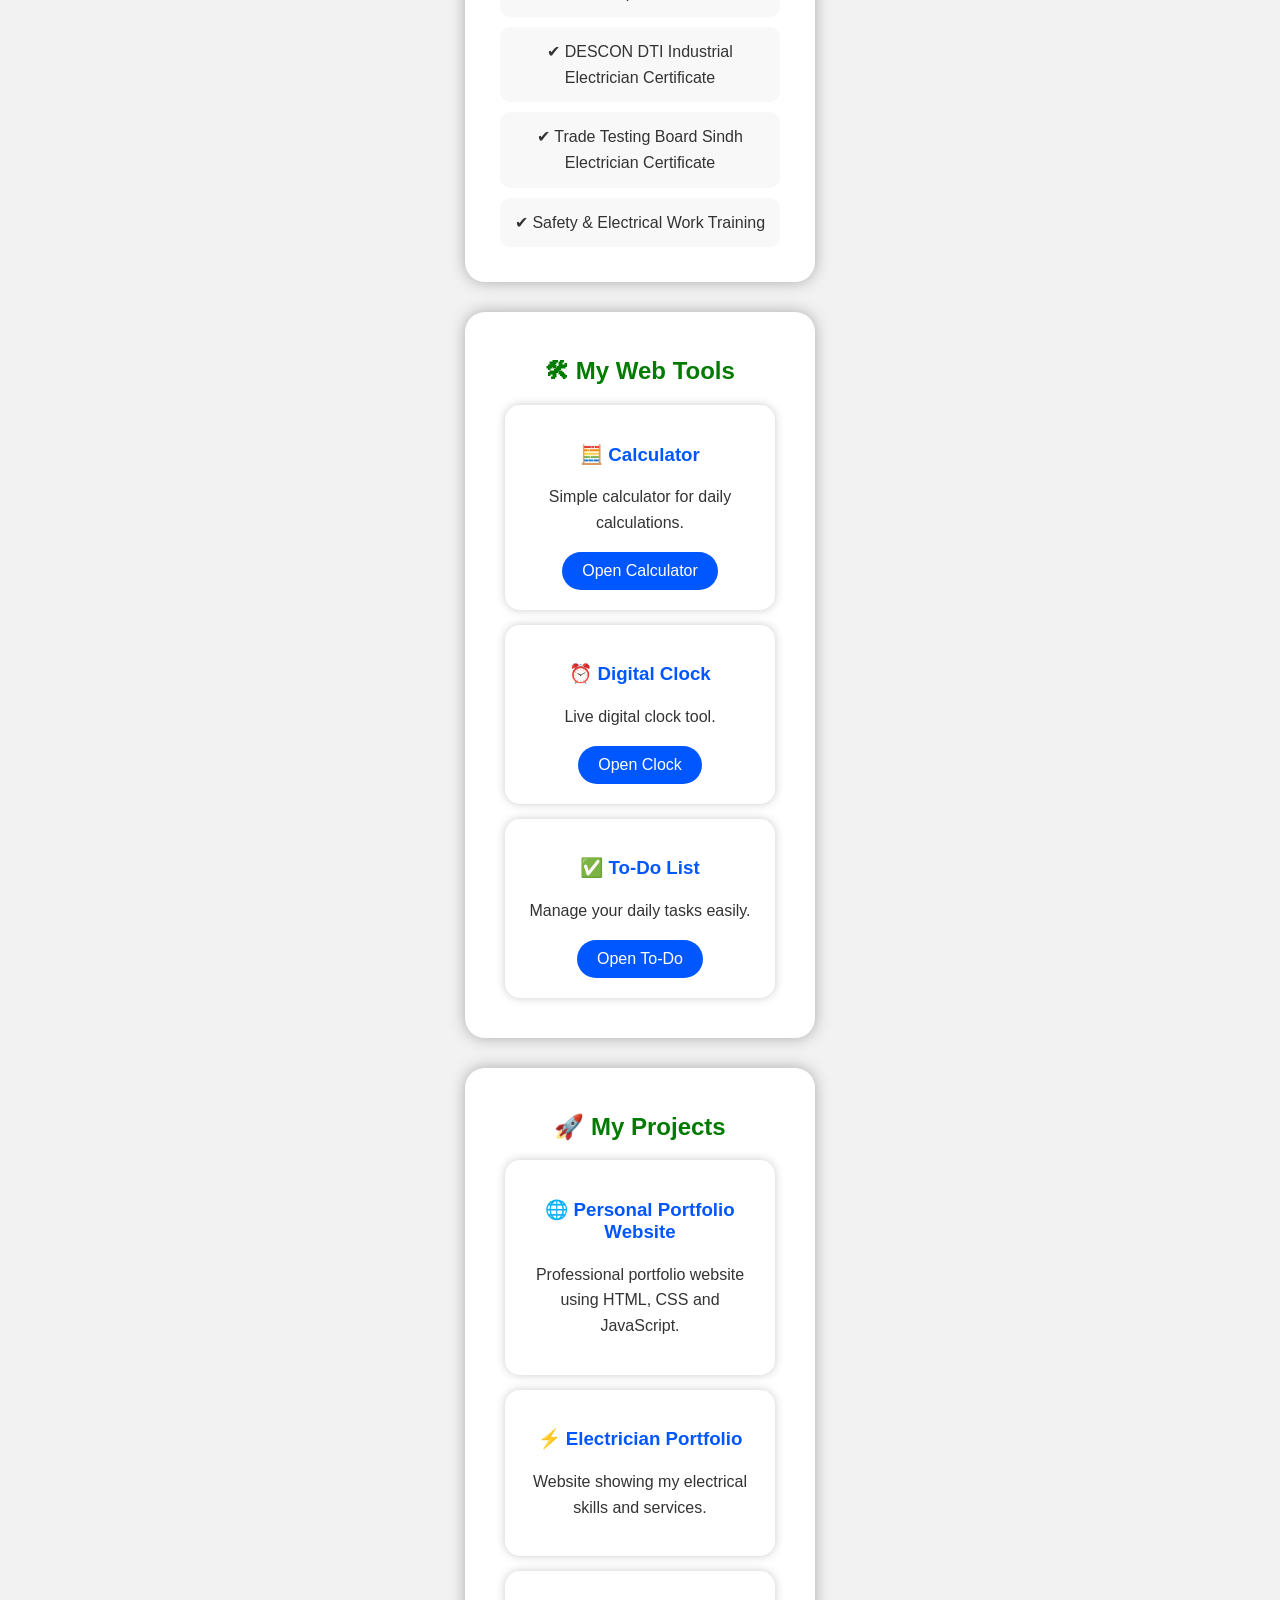
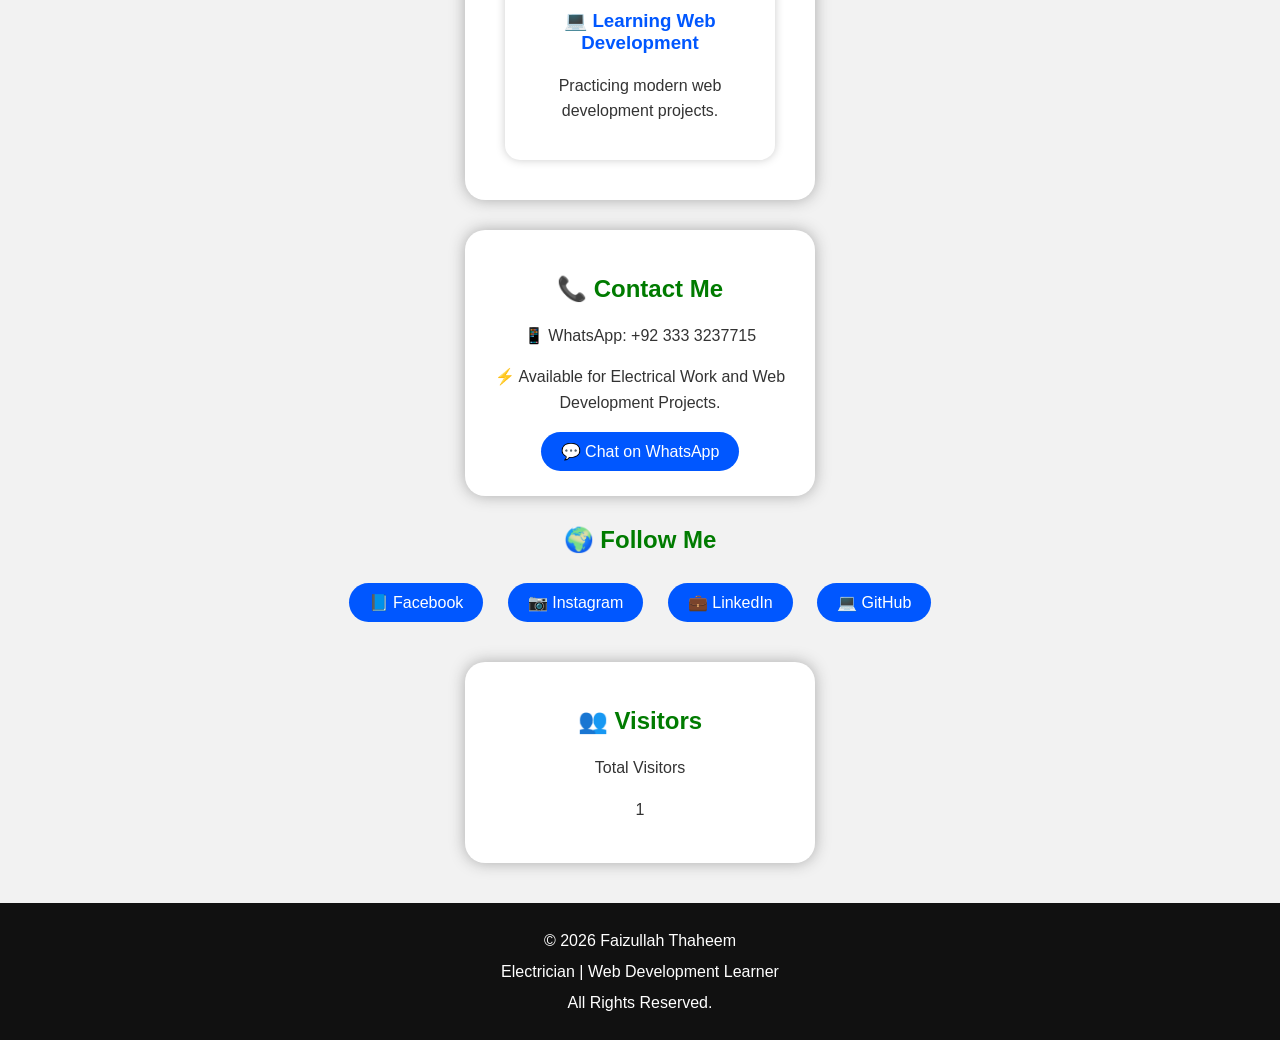
==== commit ea1a5eed: "Fix HTML formatting and structure" ====
--- a/index.html
+++ b/index.html
@@ -590,15 +590,15 @@
 
 <div class="contact" id="contact">
 
-<h2>📞 Contact Me</h2>
-
-<p>
-WhatsApp: +92 333 3237715
-</p>
-
-<p>
-Available for Electrical Work and Web Development Projects.
-</p>
+    <h2>📞 Contact Me</h2>
+
+    <p>📱 WhatsApp: +92 333 3237715</p>
+
+    <p>⚡ Available for Electrical Work and Web Development Projects.</p>
+
+    <a href="https://wa.me/923333237715" target="_blank">
+        <button>💬 Chat on WhatsApp</button>
+    </a>
 
 </div>
 
@@ -606,102 +606,75 @@
 </div>
 <div class="social">
 
-
 <h2>🌍 Follow Me</h2>
 
-
-
 <a href="https://facebook.com" target="_blank">
-
-<button>
-Facebook
+<button>📘 Facebook</button>
+</a>
+
+<a href="https://instagram.com" target="_blank">
+<button>📷 Instagram</button>
+</a>
+
+<a href="https://linkedin.com" target="_blank">
+<button>💼 LinkedIn</button>
+</a>
+
+<a href="https://github.com" target="_blank">
+<button>💻 GitHub</button>
+</a>
+
+</div>
+
+
+
+
+
+
+<div class="visitors">
+
+<h2>👥 Visitors</h2>
+
+<p>Total Visitors</p>
+
+<p id="visitorCount"></p>
+
+</div>
+
+
+
+
+
+<footer>
+
+
+<p>
+© 2026 Faizullah Thaheem
+</p>
+
+
+<p>
+Electrician | Web Development Learner
+</p>
+
+
+<p>
+All Rights Reserved.
+</p>
+
+
+</footer>
+
+
+
+
+
+<button onclick="topFunction()" id="topBtn">
+
+⬆ Top
+
 </button>
 
-</a>
-
-
-
-<a href="https://instagram.com" target="_blank">
-
-<button>
-Instagram
-</button>
-
-</a>
-
-
-
-<a href="https://linkedin.com" target="_blank">
-
-<button>
-LinkedIn
-</button>
-
-</a>
-
-
-
-<a href="https://github.com" target="_blank">
-
-<button>
-GitHub
-</button>
-
-</a>
-
-
-
-</div>
-
-
-
-
-
-<div class="visitors">
-
-
-<h2>👥 Visitors</h2>
-
-
-<p id="visitorCount"></p>
-
-
-</div>
-
-
-
-
-
-<footer>
-
-
-<p>
-© 2026 Faizullah Thaheem
-</p>
-
-
-<p>
-Electrician | Web Development Learner
-</p>
-
-
-<p>
-All Rights Reserved.
-</p>
-
-
-</footer>
-
-
-
-
-
-<button onclick="topFunction()" id="topBtn">
-
-⬆ Top
-
-</button>
-
 
 
 
--- a/style.css
+++ b/style.css
@@ -73,6 +73,13 @@
     margin:0;
 }
 
+.menu-toggle{
+    display:none;
+    font-size:30px;
+    color:#fff;
+    cursor:pointer;
+}
+
 .nav-links{
     display:flex;
     align-items:center;
@@ -94,29 +101,51 @@
     margin-left:10px;
 }
 
-/* Mobile */
-
+/* Mobile Navigation */
 @media (max-width:768px){
 
-.navbar{
-    flex-direction:row;
-    padding:10px 12px;
-}
-
-.logo h2{
-    font-size:16px;
-}
-
-.nav-links{
-    display:none;
-}
-
-#darkBtn{
-    margin-left:auto;
-    width:45px;
-    height:40px;
-}
-
+    .navbar{
+        flex-wrap:wrap;
+        padding:10px 15px;
+    }
+
+    .logo h2{
+        font-size:18px;
+    }
+
+    .menu-toggle{
+        display:block;
+        font-size:30px;
+        color:#fff;
+        cursor:pointer;
+    }
+
+    .nav-links{
+        display:none;
+        flex-direction:column;
+        width:100%;
+        background:#111;
+        margin-top:10px;
+        padding:10px 0;
+    }
+
+    .nav-links.active{
+        display:flex;
+    }
+
+    .nav-links a,
+    .nav-links button{
+        width:100%;
+        text-align:center;
+        padding:12px;
+        border:none;
+        background:none;
+        color:#fff;
+    }
+
+    #darkBtn{
+        width:100%;
+    }
 }
 
 
@@ -636,7 +665,11 @@
 .hire-btn:hover,
 .cv-btn:hover{
     transform:translateY(-3px);
-}@media (max-width:768px){
+}/* ======================
+   Hero Mobile Responsive
+====================== */
+
+@media (max-width:768px){
 
 .hero-img{
     width:140px;
@@ -651,8 +684,29 @@
     font-size:20px;
 }
 
-.hero-text{
-    font-size:16px;
-}
-
-}
+.hero-buttons button{
+    width:90%;
+    margin:8px 0;
+}
+
+}
+
+/* ======================
+   Dark Mode Text Fix
+====================== */
+
+.dark h1,
+.dark h2,
+.dark h3,
+.dark h4,
+.dark p{
+    color:white;
+}
+
+.dark .hero h1{
+    color:#fff;
+}
+
+.dark .hero h2{
+    color:#ffe600;
+}
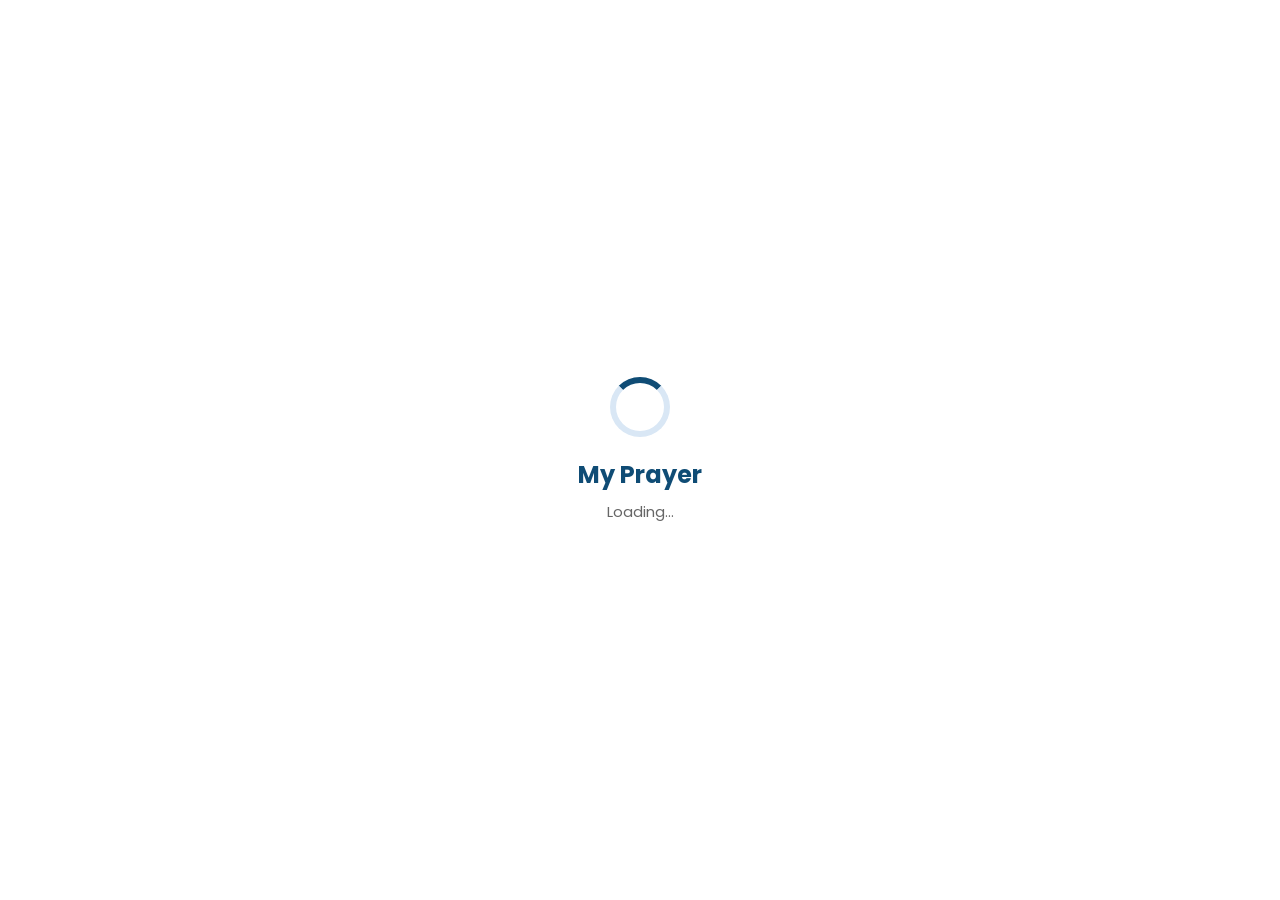
==== commit d0911b13: "Update My Prayer app with new header and images" ====
--- a/index.html
+++ b/index.html
@@ -3,686 +3,662 @@
 
 <head>
 
-<meta charset="UTF-8">
-
-<meta name="viewport" content="width=device-width, initial-scale=1.0">
-
-<title>Faizullah Thaheem | Electrician Portfolio</title>
-
-<meta name="description" content="Faizullah Thaheem Professional Electrician Portfolio. Electrical Installation, Industrial Maintenance and Web Development Services.">
-
-<meta name="keywords" content="Electrician, Electrical Work, Industrial Electrician, Web Development">
-
-<meta name="author" content="Faizullah Thaheem">
-
-<link rel="stylesheet" href="style.css">
-
-<link rel="icon" type="image/png" href="logo.png">
+    <meta charset="UTF-8">
+    <meta name="viewport" content="width=device-width, initial-scale=1.0">
+
+    <title>My Prayer</title>
+
+    <!-- Theme -->
+    <meta name="theme-color" content="#0B1622">
+
+    <!-- CSS -->
+    <link rel="stylesheet" href="index.css">
+
+    <!-- Font Awesome -->
+    <link rel="stylesheet"
+        href="https://cdnjs.cloudflare.com/ajax/libs/font-awesome/6.7.2/css/all.min.css">
+
+    <!-- Google Font -->
+    <link href="https://fonts.googleapis.com/css2?family=Poppins:wght@400;500;600;700&display=swap"
+        rel="stylesheet">
 
 </head>
 
-
 <body>
 
-
-<div id="preloader">
-
-<div class="loader"></div>
-
-</div>
-
-
-<!-- ======================
-     Navigation
-====================== -->
-
-<nav class="navbar">
-
-    <div class="logo">
-        <h2>⚡ Faizullah </h2>
-    </div>
-<div class="menu-toggle" onclick="toggleMenu()">
-    ☰
-</div>
-    <div class="nav-links">
-        <a href="index.html">Home</a>
-        <a href="#about">About</a>
-        <a href="#skills">Skills</a>
-        <a href="#services">Services</a>
-        <a href="#gallery">Gallery</a>
-        <a href="#projects">Projects</a>
-        <a href="#contact">Contact</a>
-
-        <button onclick="toggleDarkMode()" id="darkBtn">
-            🌙
+<div class="app">
+
+<!-- ===========================
+        HOME SCREEN
+============================ -->
+
+<section id="homeScreen">
+
+<!-- =========================
+     HEADER
+========================== -->
+
+<header class="header">
+
+
+    <!-- =========================
+         MY PRAYER CARD
+    ========================== -->
+
+    <div class="header-card header-card-top">
+
+
+        <!-- HOME -->
+
+        <button
+            class="home-btn"
+            onclick="location.href='index.html'">
+
+            <i class="fa-solid fa-house"></i>
+
         </button>
-    </div>
+
+
+        <!-- CENTER -->
+
+        <div class="prayer-title-group">
+
+            <h2 class="app-title">
+                My Prayer
+            </h2>
+
+
+            <!-- FAISAL MOSQUE -->
+
+            <div class="mosque-icon">
+
+                <img
+                    src="images/faisal-mosque.png"
+                    alt="Faisal Mosque">
+
+            </div>
+
+        </div>
+
+
+        <!-- SETTINGS -->
+
+        <button class="settings-btn">
+
+            <i class="fa-solid fa-gear"></i>
+
+        </button>
+
+
+    </div>
+
+
+
+    <!-- =========================
+         ASSALAMUALAIKUM CARD
+    ========================== -->
+
+    <div class="header-card header-card-bottom">
+
+
+        <div class="welcome-location">
+
+            <p class="welcome-text">
+                Assalamu Alaikum 👋
+            </p>
+
+            <p
+                class="location"
+                id="locationName">
+
+                📍 Adil Pur
+
+            </p>
+
+        </div>
+
+
+        <!-- DUA BOY -->
+
+        <img
+            class="dua-boy"
+            src="images/dua-boy.png"
+            alt="Dua">
+
+
+    </div>
+
+
+</header>
+
+<!-- ===========================
+     DATE CARD
+============================ -->
+
+<section class="date-box">
+
+
+    <!-- MAKKAH -->
+
+    <div class="date-place date-makkah">
+
+        <img
+            src="images/makkah.png"
+            alt="Makkah">
+
+    </div>
+
+
+    <!-- DATE -->
+
+    <div class="date-content">
+
+        <h3 id="date">
+            Loading Date...
+        </h3>
+
+        <p id="islamic-date">
+            Loading Islamic Date...
+        </p>
+
+    </div>
+
+
+    <!-- MADINAH -->
+
+    <div class="date-place date-madinah">
+
+        <img
+            src="images/madinah.png"
+            alt="Madinah">
+
+    </div>
+
+
+</section>
+
+<!-- ===========================
+        LIVE CLOCK
+============================ -->
+
+<section class="clock-box">
+
+<h1 id="clock">
+00:00:00
+</h1>
+
+<p>
+Current Time
+</p>
+
+</section>
+
+<!-- ==========================
+NEXT PRAYER
+========================== -->
+
+<div class="next-prayer">
+
+    <!-- TOP LINE -->
+<div class="next-prayer-row">
+
+    <span class="next-prayer-label">
+        Next Prayer
+    </span>
+
+    <span class="next-prayer-label">
+        Left Time
+    </span>
+
+    <span class="next-prayer-label">
+        Jamaat
+    </span>
+
+</div>
+
+
+<!-- BOTTOM LINE -->
+<div class="next-prayer-row">
+
+    <span id="nextPrayerName" class="next-prayer-value">
+        Maghrib
+    </span>
+
+    <span id="countdown" class="next-prayer-value">
+        01:25:40
+    </span>
+
+    <span id="nextPrayerJamaat" class="next-prayer-value">
+        07:15 PM
+    </span>
+
+</div>
+
+
+<!-- ==========================
+PRAYER CARDS
+========================== -->
+
+<!-- FAJR -->
+
+<div class="prayer-card">
+
+    <div class="prayer-icon">
+        🌅
+    </div>
+
+    <div class="prayer-info">
+
+        <h3>Fajr</h3>
+
+        <b id="fajr">
+            Loading...
+        </b>
+
+        <span class="jamaat-icon">
+            🕌
+        </span>
+
+        <small id="fajrJamaat">
+            Jamaat Loading...
+        </small>
+
+    </div>
+
+    <button
+        class="edit-jamaat"
+        onclick="editJamaat('Fajr')">
+
+        <i class="fa-solid fa-pen"></i>
+
+    </button>
+
+</div>
+
+
+<!-- DHUHR -->
+
+<div class="prayer-card">
+
+    <div class="prayer-icon">
+        ☀️
+    </div>
+
+    <div class="prayer-info">
+
+        <h3>Dhuhr</h3>
+
+        <b id="dhuhr">
+            Loading...
+        </b>
+
+        <span class="jamaat-icon">
+            🕌
+        </span>
+
+        <small id="dhuhrJamaat">
+            Jamaat Loading...
+        </small>
+
+    </div>
+
+    <button
+        class="edit-jamaat"
+        onclick="editJamaat('Dhuhr')">
+
+        <i class="fa-solid fa-pen"></i>
+
+    </button>
+
+</div>
+
+
+<!-- ASR -->
+
+<div class="prayer-card">
+
+    <div class="prayer-icon">
+        🌇
+    </div>
+
+    <div class="prayer-info">
+
+        <h3>Asr</h3>
+
+        <b id="asr">
+            Loading...
+        </b>
+
+        <span class="jamaat-icon">
+            🕌
+        </span>
+
+        <small id="asrJamaat">
+            Jamaat Loading...
+        </small>
+
+    </div>
+
+    <button
+        class="edit-jamaat"
+        onclick="editJamaat('Asr')">
+
+        <i class="fa-solid fa-pen"></i>
+
+    </button>
+
+</div>
+
+
+<!-- MAGHRIB -->
+
+<div class="prayer-card">
+
+    <div class="prayer-icon">
+        🌙
+    </div>
+
+    <div class="prayer-info">
+
+        <h3>Maghrib</h3>
+
+        <b id="maghrib">
+            Loading...
+        </b>
+
+        <span class="jamaat-icon">
+            🕌
+        </span>
+
+        <small id="maghribJamaat">
+            Jamaat Loading...
+        </small>
+
+    </div>
+
+    <button
+        class="edit-jamaat"
+        onclick="editJamaat('Maghrib')">
+
+        <i class="fa-solid fa-pen"></i>
+
+    </button>
+
+</div>
+
+
+<!-- ISHA -->
+
+<div class="prayer-card">
+
+    <div class="prayer-icon">
+        🌌
+    </div>
+
+    <div class="prayer-info">
+
+        <h3>Isha</h3>
+
+        <b id="isha">
+            Loading...
+        </b>
+
+        <span class="jamaat-icon">
+            🕌
+        </span>
+
+        <small id="ishaJamaat">
+            Jamaat Loading...
+        </small>
+
+    </div>
+
+    <button
+        class="edit-jamaat"
+        onclick="editJamaat('Isha')">
+
+        <i class="fa-solid fa-pen"></i>
+
+    </button>
+
+</div>
+
+
+
+<!-- ===========================
+     BOTTOM NAVIGATION
+=========================== -->
+
+<nav class="bottom-nav">
+
+
+    <!-- HOME -->
+
+    <a href="index.html"
+       class="nav-item active">
+
+        <i class="fa-solid fa-house"></i>
+
+        <span>
+            Home
+        </span>
+
+    </a>
+
+
+    <!-- QURAN -->
+
+    <a href="quran/quran.html"
+       class="nav-item">
+
+        <i class="fa-solid fa-book-quran"></i>
+
+        <span>
+            Quran
+        </span>
+
+    </a>
+
+
+    <!-- DUAS -->
+
+    <a href="dua/duas.html"
+       class="nav-item">
+
+        <i class="fa-solid fa-hands-praying"></i>
+
+        <span>
+            Duas
+        </span>
+
+    </a>
+
+
+    <!-- 99 NAMES -->
+
+    <a href="names/names.html"
+       class="nav-item">
+
+        <i class="fa-solid fa-star-and-crescent"></i>
+
+        <span>
+            99 Names
+        </span>
+
+    </a>
+
+
+    <!-- TASBEEH -->
+
+    <a href="tasbeeh/tasbeeh.html"
+       class="nav-item">
+
+        <i class="fa-solid fa-ring"></i>
+
+        <span>
+            Tasbeeh
+        </span>
+
+    </a>
+
+
+    <!-- CAMPUS -->
+
+    <a href="campus/campus.html"
+       class="nav-item">
+
+        <i class="fa-solid fa-graduation-cap"></i>
+
+        <span>
+            Campus
+        </span>
+
+    </a>
+
 
 </nav>
 
 
-
-
-<!-- ======================
-     Hero Section
-====================== -->
-
-<div class="hero">
-
-    <img loading="lazy" src="f.jpg" alt="Faizullah Thaheem" class="hero-img">
-
-    <h1>Hi, I'm Faizullah Thaheem 👋</h1>
-
-    <h2>Professional Electrician</h2>
-
-    <p id="typing"></p>
-
-    
-
-    <div class="hero-buttons">
-
-        <a href="https://wa.me/923333237715" target="_blank">
-            <button class="hire-btn">💬 Hire Me</button>
-        </a>
-
-        <a href="f.cv.png" download>
-            <button class="cv-btn">📄 Download CV</button>
-        </a>
-
-    </div>
-
-</div>
-
-<div class="about" id="about">
-
-<h2>👤 About Me</h2>
-
-<p>
-I am Faizullah Thaheem, a Professional Electrician with experience in Electrical Installation, House Wiring, Industrial Electrical Maintenance and Troubleshooting. I am also learning Web Development.
-</p>
-
-</div>
-
-
-<div class="skills" id="skills">
-
-
-<h2>💪 My Skills</h2>
-
-
-
-<div class="skill-card">
-
-<h3>⚡ Electrical Installations</h3>
-
-<p>
-Electrical installation work and wiring systems.
-</p>
-
-</div>
-
-
-
-<div class="skill-card">
-
-<h3>🏠 House Wiring</h3>
-
-<p>
-Complete house wiring and electrical fitting work.
-</p>
-
-</div>
-
-
-
-<div class="skill-card">
-
-<h3>🏭 Industrial Electrical Maintenance</h3>
-
-<p>
-Industrial checking, repair and maintenance work.
-</p>
-
-</div>
-
-
-
-<div class="skill-card">
-
-<h3>⚙ Generator Operation</h3>
-
-<p>
-Generator operation and troubleshooting.
-</p>
-
-</div>
-
-
-
-<div class="skill-card">
-
-<h3>🔧 Fault Finding</h3>
-
-<p>
-Electrical fault diagnosis and problem solving.
-</p>
-
-</div>
-
-
-
-<div class="skill-card">
-
-<h3>🛡 Safety Compliance</h3>
-
-<p>
-Following electrical safety rules and procedures.
-</p>
-
-</div>
-
-
-
-<div class="skill-card">
-
-<h3>💻 Web Development</h3>
-
-<p>
-Basic HTML, CSS and JavaScript website development.
-</p>
-
-</div>
-
-
-</div>
-
-
-
-<div class="services" id="services">
-
-
-<h2>🔧 My Services</h2>
-
-
-
-<div class="service-card">
-
-
-<h3>⚡ Electrical Services</h3>
-
-<p>
-Electrical Installation, House Wiring, Maintenance and Troubleshooting.
-</p>
-
-
-</div>
-
-
-
-<div class="service-card">
-
-
-<h3>🏭 Industrial Electrical Work</h3>
-
-<p>
-Industrial electrical maintenance and equipment checking.
-</p>
-
-
-</div>
-
-
-
-<div class="service-card">
-
-
-<h3>💻 Web Development</h3>
-
-<p>
-Basic professional website design using HTML, CSS and JavaScript.
-</p>
-
-
-</div>
-
-
-</div>
-<div class="gallery" id="gallery">
-
-
-<h2>📸 My Work Gallery</h2>
-
-<img loading="lazy" src="1.jpg" alt="Electrical Work">
-
-<img loading="lazy" src="2.jpg" alt="Electrical Work">
-
-<img loading="lazy" src="3.jpg" alt="Electrical Work">
-
-<img loading="lazy" src="4.jpg" alt="Electrical Work">
-
-<img loading="lazy" src="5.jpg" alt="Electrical Work">
-
-<img loading="lazy" src="6.jpg" alt="Electrical Work">
-
-<img loading="lazy" src="7.jpg" alt="Electrical Work">
-
-<img loading="lazy" src="8.jpg" alt="Electrical Work">
-
-
-
-</div>
-
-
-
-
-
-<div class="experience">
-
-
-<h2>⚡ My Experience</h2>
-
-
-
-<div class="timeline">
-
-
-
-<div class="timeline-item">
-
-
-<h3>Dec 2014 - Mar 2016</h3>
-
-
-<h4>⚡ Generator Operator</h4>
-
-
-<p>
-City Generator (Private Electricity Supplier) - Adilpur City
-</p>
-
-
-</div>
-
-
-
-
-<div class="timeline-item">
-
-
-<h3>Apr 2016 - Nov 2022</h3>
-
-
-<h4>🔧 Electrician</h4>
-
-
-<p>
-Chand Electrician Shop - Adilpur
-</p>
-
-
-</div>
-
-
-
-
-<div class="timeline-item">
-
-
-<h3>Dec 2022 - Mar 2023</h3>
-
-
-<h4>⚡ Electrician</h4>
-
-
-<p>
-SKB & Company - Mirpur Mathelo
-</p>
-
-
-</div>
-
-
-
-
-<div class="timeline-item">
-
-
-<h3>Jan 2024 - Feb 2024</h3>
-
-
-<h4>⚡ Electrician</h4>
-
-
-<p>
-Main A. Salam & Company - Daharki
-</p>
-
-
-</div>
-
-
-
-
-<div class="timeline-item">
-
-
-<h3>Jun 2025 - Jun 2026</h3>
-
-
-<h4>⚡ Electrician</h4>
-
-
-<p>
-SinoHydro Foundation Engineering Co. Ltd - Nabisar Vajihar Water Supply Project
-</p>
-
-
-</div>
-
-
-</div>
-
-
-</div>
-<div class="education">
-
-
-<h2>🎓 My Education</h2>
-
-
-<p>
-✔ DAE Electrical Engineering (Apr 2023 - Oct 2025)
-</p>
-
-
-<p>
-✔ DTI Industrial Electrician (Mar 2025 - May 2025)
-</p>
-
-
-<p>
-✔ Trade Testing Board Electrician Training (Sep 2021 - Dec 2021)
-</p>
-
-
-<p>
-✔ Intermediate (2010 - 2012)
-</p>
-
-
-<p>
-✔ Matriculation (2006 - 2010)
-</p>
-
-
-</div>
-
-
-
-
-
-<div class="certificates">
-
-
-<h2>🏆 My Certificates</h2>
-
-
-<p>
-✔ DAE Electrical Engineering Diploma
-</p>
-
-
-<p>
-✔ DESCON DTI Industrial Electrician Certificate
-</p>
-
-
-<p>
-✔ Trade Testing Board Sindh Electrician Certificate
-</p>
-
-
-<p>
-✔ Safety & Electrical Work Training
-</p>
-
-
-</div>
-<div class="tools">
-
-
-<h2>🛠 My Web Tools</h2>
-
-
-
-<div class="tool-card">
-
-
-<h3>🧮 Calculator</h3>
-
-
-<p>
-Simple calculator for daily calculations.
-</p>
-
-
-<a href="calculator.html">
-
-<button>
-Open Calculator
+<!-- ===========================
+        FLOATING BUTTON
+=========================== -->
+
+<button
+    class="floating-btn"
+    id="notificationBtn"
+    title="Prayer Notifications">
+
+    <i class="fa-solid fa-bell"></i>
+
 </button>
 
-</a>
-
-
-</div>
-
-
-
-
-<div class="tool-card">
-
-
-<h3>⏰ Digital Clock</h3>
-
-
-<p>
-Live digital clock tool.
-</p>
-
-
-<a href="clock.html">
-
-<button>
-Open Clock
-</button>
-
-</a>
-
-
-</div>
-
-
-
-
-<div class="tool-card">
-
-
-<h3>✅ To-Do List</h3>
-
-
-<p>
-Manage your daily tasks easily.
-</p>
-
-
-<a href="todo.html">
-
-<button>
-Open To-Do
-</button>
-
-</a>
-
-
-</div>
-
-
-
-</div>
-
-
-
-
-
-<div class="projects" id="projects">
-
-
-<h2>🚀 My Projects</h2>
-
-
-
-<div class="project-card">
-
-
-<h3>🌐 Personal Portfolio Website</h3>
-
-
-<p>
-Professional portfolio website using HTML, CSS and JavaScript.
-</p>
-
-
-</div>
-
-
-
-
-<div class="project-card">
-
-
-<h3>⚡ Electrician Portfolio</h3>
-
-
-<p>
-Website showing my electrical skills and services.
-</p>
-
-
-</div>
-
-
-
-
-<div class="project-card">
-
-
-<h3>💻 Learning Web Development</h3>
-
-
-<p>
-Practicing modern web development projects.
-</p>
-
-</div>
-
-</div>
-
-<div class="contact" id="contact">
-
-    <h2>📞 Contact Me</h2>
-
-    <p>📱 WhatsApp: +92 333 3237715</p>
-
-    <p>⚡ Available for Electrical Work and Web Development Projects.</p>
-
-    <a href="https://wa.me/923333237715" target="_blank">
-        <button>💬 Chat on WhatsApp</button>
-    </a>
-
-</div>
-
-
-</div>
-<div class="social">
-
-<h2>🌍 Follow Me</h2>
-
-<a href="https://facebook.com" target="_blank">
-<button>📘 Facebook</button>
-</a>
-
-<a href="https://instagram.com" target="_blank">
-<button>📷 Instagram</button>
-</a>
-
-<a href="https://linkedin.com" target="_blank">
-<button>💼 LinkedIn</button>
-</a>
-
-<a href="https://github.com" target="_blank">
-<button>💻 GitHub</button>
-</a>
-
-</div>
-
-
-
-
-
-
-<div class="visitors">
-
-<h2>👥 Visitors</h2>
-
-<p>Total Visitors</p>
-
-<p id="visitorCount"></p>
-
-</div>
-
-
-
-
-
-<footer>
-
-
-<p>
-© 2026 Faizullah Thaheem
-</p>
-
-
-<p>
-Electrician | Web Development Learner
-</p>
-
-
-<p>
-All Rights Reserved.
-</p>
-
+<!-- ===========================
+        LOADING SCREEN
+=========================== -->
+
+<div id="loadingScreen">
+
+    <div class="loader"></div>
+
+    <h3>
+        My Prayer
+    </h3>
+
+    <p>
+        Loading...
+    </p>
+
+</div>
+
+<!-- ===========================
+        EDIT JAMAAT MODAL
+=========================== -->
+
+<div id="jamaatModal" class="modal">
+
+    <div class="modal-content">
+
+        <h2>
+            Edit Jamaat Time
+        </h2>
+
+        <p id="selectedPrayer">
+            Prayer
+        </p>
+
+        <input
+            type="time"
+            id="jamaatTimeInput">
+
+        <div class="modal-buttons">
+
+            <button
+                class="save-btn"
+                onclick="saveJamaatTime()">
+
+                Save
+
+            </button>
+
+            <button
+                class="cancel-btn"
+                onclick="closeJamaatModal()">
+
+                Cancel
+
+            </button>
+
+        </div>
+
+    </div>
+
+</div>
+
+<!-- ===========================
+        NOTIFICATION MODAL
+=========================== -->
+
+<div id="notificationModal" class="modal">
+
+    <div class="modal-content">
+
+        <h2>
+            Prayer Notifications
+        </h2>
+
+        <p>
+
+            Enable notifications to receive prayer reminders.
+
+        </p>
+
+        <div class="modal-buttons">
+
+            <button
+                class="save-btn"
+                id="enableNotification">
+
+                Enable
+
+            </button>
+
+            <button
+                class="cancel-btn"
+                onclick="closeNotificationModal()">
+
+                Close
+
+            </button>
+
+        </div>
+
+    </div>
+
+</div>
+
+<!-- ===========================
+        APP VERSION
+=========================== -->
+
+<footer class="app-footer">
+
+    <p>
+        My Prayer v1.0.0
+    </p>
+
+    <small>
+        © 2026 My Prayer. All Rights Reserved.
+    </small>
 
 </footer>
 
-
-
-
-
-<button onclick="topFunction()" id="topBtn">
-
-⬆ Top
-
-</button>
-
-
-
-
-
-<script src="script.js"></script>
+</div>
+
+
+<script src="index.js"></script>
+
 
 
 </body>
 
-
-</html>
+</html>
--- a/index.css
+++ b/index.css
@@ -0,0 +1,1527 @@
+/* ==========================================
+            MY PRAYER APP
+              INDEX.CSS
+========================================== */
+
+*{
+    margin:0;
+    padding:0;
+    box-sizing:border-box;
+}
+
+html{
+    scroll-behavior:smooth;
+}
+
+body{
+
+    font-family:'Poppins',sans-serif;
+
+    background:#eef3f8;
+
+    color:#1b1b1b;
+
+    min-height:100vh;
+
+    overflow-x:hidden;
+
+}
+
+.app{
+
+    width:100%;
+
+    max-width:500px;
+
+    margin:auto;
+
+    min-height:100vh;
+
+    background:#ffffff;
+
+    position:relative;
+
+    padding-bottom:95px;
+
+}
+
+
+/* ===========================
+   HEADER
+=========================== */
+
+.header{
+width:100%;
+padding:2px 5px;
+
+background:transparent;
+
+display:flex;
+flex-direction:column;
+
+gap:3px;
+
+box-sizing:border-box;
+}
+
+
+/* ===========================
+   HEADER CARD
+=========================== */
+
+.header-card{
+width:100%;
+
+border-radius:12px;
+
+box-sizing:border-box;
+}
+
+
+/* ===========================
+   MY PRAYER CARD
+=========================== */
+
+.header-card-top{
+width:100%;
+height:40px;
+
+padding:0 10px;
+
+background:#0f4c75;
+
+display:flex;
+align-items:center;
+justify-content:space-between;
+
+box-sizing:border-box;
+}
+
+
+/* ===========================
+   HOME BUTTON
+=========================== */
+
+.home-btn{
+width:28px;
+height:28px;
+
+border:none;
+border-radius:50%;
+
+background:#fff;
+color:#1565c0;
+
+font-size:13px;
+
+display:flex;
+align-items:center;
+justify-content:center;
+
+cursor:pointer;
+
+padding:0;
+margin:0;
+
+flex-shrink:0;
+
+box-shadow:0 4px 10px rgba(0,0,0,.15);
+}
+
+
+/* ===========================
+   CENTER GROUP
+=========================== */
+
+.prayer-title-group{
+display:flex;
+align-items:center;
+justify-content:center;
+
+gap:8px;
+
+position:absolute;
+
+left:50%;
+
+transform:translateX(-50%);
+
+white-space:nowrap;
+}
+
+
+/* ===========================
+   MY PRAYER
+=========================== */
+
+.header-card-top .app-title{
+font-size:10px;
+
+font-weight:700;
+
+margin:0;
+padding:0;
+
+line-height:1;
+
+color:#fff;
+
+white-space:nowrap;
+}
+
+
+/* ===========================
+   FAISAL MOSQUE
+=========================== */
+
+.header-card-top .mosque-icon{
+width:35px;
+height:35px;
+
+border-radius:50%;
+
+display:flex;
+align-items:center;
+justify-content:center;
+
+position:relative;
+
+background:none;
+
+margin:0;
+
+flex-shrink:0;
+}
+
+
+/* ===========================
+   FAISAL MOSQUE IMAGE
+=========================== */
+
+.header-card-top .mosque-icon img{
+width:28px;
+height:28px;
+
+border-radius:50%;
+
+object-fit:cover;
+
+display:block;
+
+position:relative;
+
+z-index:1;
+}
+
+
+/* ===========================
+   SETTINGS BUTTON
+=========================== */
+
+.settings-btn{
+width:28px;
+height:28px;
+
+border:none;
+border-radius:50%;
+
+background:#fff;
+color:#1565c0;
+
+font-size:13px;
+
+display:flex;
+align-items:center;
+justify-content:center;
+
+cursor:pointer;
+
+padding:0;
+margin:0;
+
+flex-shrink:0;
+
+box-shadow:0 4px 10px rgba(0,0,0,.15);
+}
+
+
+/* ===========================
+   HOVER
+=========================== */
+
+.home-btn:hover,
+.settings-btn:hover{
+background:#1565c0;
+
+color:#fff;
+
+transform:scale(1.08);
+}
+
+
+/* ===========================
+   ASSALAMUALAIKUM CARD
+=========================== */
+
+.header-card-bottom{
+width:100%;
+height:40px;
+
+padding:0 8px 0 12px;
+
+background:#0f4c75;
+
+display:flex;
+align-items:center;
+
+box-sizing:border-box;
+
+border-radius:12px;
+
+overflow:hidden;
+}
+
+
+/* ===========================
+   WELCOME + LOCATION
+=========================== */
+
+.welcome-location{
+display:flex;
+align-items:center;
+
+gap:6px;
+
+min-width:0;
+}
+
+
+/* ===========================
+   ASSALAMUALAIKUM
+=========================== */
+
+.welcome-text{
+font-size:11px;
+
+font-weight:500;
+
+margin:0;
+
+line-height:1.2;
+
+white-space:nowrap;
+
+color:#fff;
+}
+
+
+/* ===========================
+   LOCATION
+=========================== */
+
+.location{
+font-size:11px;
+
+font-weight:500;
+
+margin:0;
+
+line-height:1.2;
+
+white-space:nowrap;
+
+color:#fff;
+}
+
+
+/* ===========================
+   DUA BOY
+=========================== */
+
+.dua-boy{
+width:28px;
+height:28px;
+
+border-radius:50%;
+
+object-fit:cover;
+
+display:block;
+
+margin-left:auto;
+
+flex-shrink:0;
+}
+
+
+/* ==========================
+   DATE CARD
+========================== */
+
+.date-box{
+    margin:5px 0;
+    padding:5px 8px;
+
+    background:#ffffff;
+
+    border-radius:13px;
+
+    text-align:center;
+
+    box-shadow:0 3px 10px rgba(0,0,0,.08);
+
+    display:flex;
+    align-items:center;
+    justify-content:space-between;
+
+    box-sizing:border-box;
+
+    min-height:58px;
+}
+
+
+/* ==========================
+   MAKKAH / MADINAH
+========================== */
+
+.date-place{
+    width:48px;
+    height:48px;
+
+    display:flex;
+    align-items:center;
+    justify-content:center;
+
+    flex-shrink:0;
+}
+
+
+/* ==========================
+   PLACE IMAGES
+========================== */
+
+.date-place img{
+    width:48px;
+    height:48px;
+
+    border-radius:10px;
+
+    object-fit:cover;
+
+    display:block;
+}
+
+
+/* ==========================
+   DATE CENTER
+========================== */
+
+.date-content{
+    flex:1;
+
+    display:flex;
+    flex-direction:column;
+
+    align-items:center;
+    justify-content:center;
+
+    min-width:0;
+
+    padding:0 5px;
+}
+
+
+/* ==========================
+   DATE
+========================== */
+
+.date-box h3{
+    font-size:16px;
+
+    color:#0f4c75;
+
+    margin:0 0 3px 0;
+
+    font-weight:600;
+
+    line-height:1.1;
+
+    white-space:nowrap;
+}
+
+
+/* ==========================
+   ISLAMIC DATE
+========================== */
+
+.date-box p{
+    font-size:16px;
+
+    color:#0f4c75;
+
+    font-weight:600;
+
+    margin:0;
+
+    line-height:1.1;
+
+    white-space:nowrap;
+}
+
+
+/* ==========================
+   LEFT / RIGHT SPACE
+========================== */
+
+.date-makkah{
+    margin-right:8px;
+}
+
+.date-madinah{
+    margin-left:8px;
+}
+
+
+
+/* ==========================
+LIVE CLOCK
+========================== */
+
+.clock-box {
+    margin: 5px 0;
+    padding: 8px;
+    border-radius: 13px;
+
+    background: linear-gradient(135deg, #0f4c75, #3282b8);
+
+    color: #fff;
+    text-align: center;
+}
+
+
+/* CLOCK TIME */
+
+.clock-box h1 {
+    font-size: 24px;
+    font-weight: 700;
+    letter-spacing: 1px;
+    margin: 0;
+    line-height: 1.1;
+}
+
+
+/* CLOCK DATE / TEXT */
+
+.clock-box p {
+    margin: 3px 0 0;
+    font-size: 11px;
+    opacity: .9;
+    line-height: 1.1;
+}
+
+/* ==========================
+NEXT PRAYER
+========================== */
+
+.next-prayer {
+    margin: 5px 0;
+    padding: 8px 20px;
+    border-radius: 13px;
+    background: #ffffff;
+    box-shadow: 0 3px 10px rgba(0,0,0,.08);
+    text-align: center;
+}
+
+
+/* TWO LINES */
+
+.next-prayer-row {
+    width: 100%;
+    display: grid;
+    grid-template-columns: 1fr 1fr 1fr;
+    align-items: center;
+    column-gap: 20px;
+}
+
+
+/* LEFT + RIGHT TEXT */
+
+.next-prayer-label,
+.next-prayer-value {
+    font-size: 14px;
+    font-weight: 600;
+    color: #0f4c75;
+    line-height: 1.2;
+}
+
+
+/* LEFT COLUMN */
+
+.next-prayer-row > :first-child {
+    text-align: left;
+}
+
+
+/* RIGHT COLUMN */
+
+.next-prayer-row > :last-child {
+    text-align: left;
+}
+
+
+/* SECOND LINE */
+
+.next-prayer-row + .next-prayer-row {
+    margin-top: 5px;
+}
+
+
+/* ==========================
+PRAYER LIST
+========================== */
+
+.prayer-list {
+    margin: 2px 0;
+}
+
+
+/* ==========================
+PRAYER CARD
+========================== */
+
+.prayer-card {
+    display: flex;
+    align-items: center;
+
+    width: 100%;
+
+    height: 20px;
+    min-height: 20px;
+
+    background: #ffffff;
+
+    border-radius: 10px;
+
+    padding: 0 5px;
+
+    margin-bottom: 2px;
+
+    box-shadow: 0 1px 4px rgba(0,0,0,.07);
+
+    transition: .3s;
+
+    overflow: hidden;
+}
+
+
+/* ==========================
+PRAYER ICON
+========================== */
+
+.prayer-icon {
+    width: auto;
+    height: auto;
+
+    background: none;
+
+    display: flex;
+    align-items: center;
+    justify-content: center;
+
+    font-size: 9px;
+
+    margin-right: 2px;
+
+    flex-shrink: 0;
+}
+
+
+/* ==========================
+PRAYER INFO - BALANCED GAP
+========================== */
+
+.prayer-info {
+    flex: 1;
+
+    display: grid;
+
+    grid-template-columns: 55px 70px 14px 1fr;
+
+    align-items: center;
+
+    min-width: 0;
+
+    height: 100%;
+}
+
+
+/* ==========================
+PRAYER NAME
+========================== */
+
+.prayer-info h3 {
+    font-size: 11px;
+
+    color: #0f4c75;
+
+    margin: 0;
+
+    font-weight: 700;
+
+    line-height: 1;
+
+    white-space: nowrap;
+}
+
+
+/* ==========================
+PRAYER TIME
+========================== */
+
+.prayer-info b {
+    display: block;
+
+    margin: 0;
+
+    font-size: 10px;
+
+    color: #222;
+
+    line-height: 1;
+
+    white-space: nowrap;
+}
+
+
+/* ==========================
+JAMAAT ICON
+========================== */
+
+.jamaat-icon {
+    font-size: 9px;
+
+    margin: 0;
+
+    line-height: 1;
+
+    text-align: center;
+}
+
+
+/* ==========================
+JAMAAT TIME
+========================== */
+
+.prayer-info small {
+    display: block;
+
+    margin: 0;
+
+    color: #0f4c75;
+
+    font-size: 10px;
+
+    font-weight: 600;
+
+    line-height: 1;
+
+    white-space: nowrap;
+}
+
+
+/* ==========================
+EDIT BUTTON
+========================== */
+
+.edit-jamaat {
+    width: 16px;
+    height: 16px;
+
+    border-radius: 5px;
+
+    font-size: 7px;
+
+    margin-left: 3px;
+
+    flex-shrink: 0;
+}
+
+/* ==========================
+EDIT BUTTON
+========================== */
+
+.edit-jamaat {
+    width: 18px;
+    height: 18px;
+
+    border: none;
+
+    border-radius: 5px;
+
+    background: #0f4c75;
+
+    color: #fff;
+
+    cursor: pointer;
+
+    font-size: 8px;
+
+    display: flex;
+    align-items: center;
+    justify-content: center;
+
+    flex-shrink: 0;
+
+    margin-left: 4px;
+
+    transition: .3s;
+}
+
+
+/* ==========================
+HOVER
+========================== */
+
+.prayer-card:hover {
+    transform: translateY(-1px);
+}
+
+.edit-jamaat:hover {
+    background: #3282b8;
+}
+
+
+
+/* ==========================
+   BOTTOM NAVIGATION
+========================== */
+
+.bottom-nav {
+
+    position: fixed;
+
+    left: 50%;
+
+    bottom: 0px;
+
+    transform: translateX(-50%);
+
+    width: calc(100% - 16px);
+
+    max-width: 500px;
+
+    height: 58px;
+
+    display: flex;
+
+    flex-direction: row;
+
+    justify-content: space-around;
+
+    align-items: center;
+
+    background: #ffffff;
+
+    border: 1px solid #e5e5e5;
+
+    border-radius: 30px;
+
+    box-shadow: 0 4px 20px rgba(0,0,0,.10);
+
+    z-index: 4000;
+
+}
+
+
+/* NAV ITEM */
+
+.nav-item {
+
+    flex: 1;
+
+    min-width: 0;
+
+    height: 100%;
+
+    display: flex;
+
+    flex-direction: column;
+
+    align-items: center;
+
+    justify-content: center;
+
+    gap: 2px;
+
+    text-align: center;
+
+    text-decoration: none;
+
+    color: #7a7a7a;
+
+    border-radius: 22px;
+
+    transition: .3s;
+
+}
+
+
+/* ICON */
+
+.nav-item i {
+
+    display: block;
+
+    font-size: 17px;
+
+    margin-bottom: 2px;
+
+}
+
+
+/* TEXT */
+
+.nav-item span {
+
+    font-size: 10px;
+
+    font-weight: 500;
+
+    white-space: nowrap;
+
+}
+
+
+/* ACTIVE */
+
+.nav-item.active {
+
+    color: #0f4c75;
+
+    background: #eef6fb;
+
+}
+
+
+/* HOVER */
+
+.nav-item:hover {
+
+    color: #3282b8;
+
+}
+
+
+/* ======================================
+INDEX NAVIGATION - SAME AS 99 NAMES
+====================================== */
+
+.bottom-nav {
+    position: fixed !important;
+
+    left: 50% !important;
+    bottom: 0 !important;
+
+    transform: translateX(-50%) !important;
+
+    width: 100% !important;
+    max-width: 430px !important;
+
+    height: 50px !important;
+
+    display: flex !important;
+    flex-direction: row !important;
+
+    justify-content: space-around !important;
+    align-items: center !important;
+
+    padding: 7px 4px !important;
+
+    background: #ffffff !important;
+
+    border: none !important;
+
+    border-radius: 24px 24px 0 0 !important;
+
+    box-shadow:
+        0 -10px 30px rgba(0,0,0,.12) !important;
+
+    z-index: 9999 !important;
+}
+
+
+/* NAV ITEMS */
+
+.bottom-nav .nav-item {
+    flex: 1 !important;
+
+    min-width: 0 !important;
+
+    height: 100% !important;
+
+    display: flex !important;
+
+    flex-direction: column !important;
+
+    align-items: center !important;
+
+    justify-content: center !important;
+
+    gap: 4px !important;
+
+    padding: 0 !important;
+
+    margin: 0 !important;
+
+    text-align: center !important;
+
+    text-decoration: none !important;
+
+    color: #777 !important;
+
+    border-radius: 0 !important;
+
+    background: transparent !important;
+
+    transition: .3s !important;
+}
+
+
+/* ICON */
+
+.bottom-nav .nav-item i {
+    display: block !important;
+
+    font-size: 16px !important;
+
+    margin: 0 !important;
+}
+
+
+/* TEXT */
+
+.bottom-nav .nav-item span {
+    white-space: nowrap !important;
+
+    font-size: 9px !important;
+
+    font-weight: 400 !important;
+}
+
+
+/* ACTIVE */
+
+.bottom-nav .nav-item.active {
+    color: #1565c0 !important;
+
+    background: transparent !important;
+
+    font-weight: 700 !important;
+}
+
+
+/* HOVER */
+
+.bottom-nav .nav-item:hover {
+    transform: translateY(-2px) !important;
+}
+
+/* ==========================
+        FLOATING BUTTON
+========================== */
+
+.floating-btn{
+
+    position:fixed;
+
+    right:25px;
+
+    bottom:95px;
+
+    width:60px;
+
+    height:60px;
+
+    border:none;
+
+    border-radius:50%;
+
+    background:#0f4c75;
+
+    color:#ffffff;
+
+    font-size:22px;
+
+    cursor:pointer;
+
+    display:flex;
+
+    justify-content:center;
+
+    align-items:center;
+
+    box-shadow:0 8px 20px rgba(15,76,117,.35);
+
+    transition:.3s;
+
+    z-index:999;
+
+}
+
+.floating-btn:hover{
+
+    background:#3282b8;
+
+    transform:scale(1.08);
+
+}
+
+.floating-btn:active{
+
+    transform:scale(.96);
+
+}
+
+/* ==========================
+        LOADING SCREEN
+========================== */
+
+#loadingScreen{
+
+    position:fixed;
+
+    inset:0;
+
+    background:#ffffff;
+
+    display:flex;
+
+    flex-direction:column;
+
+    justify-content:center;
+
+    align-items:center;
+
+    z-index:9999;
+
+}
+
+.loader{
+
+    width:60px;
+
+    height:60px;
+
+    border:6px solid #d9e7f5;
+
+    border-top:6px solid #0f4c75;
+
+    border-radius:50%;
+
+    animation:spin 1s linear infinite;
+
+    margin-bottom:20px;
+
+}
+
+@keyframes spin{
+
+    0%{
+
+        transform:rotate(0deg);
+
+    }
+
+    100%{
+
+        transform:rotate(360deg);
+
+    }
+
+}
+
+#loadingScreen h3{
+
+    color:#0f4c75;
+
+    font-size:24px;
+
+    margin-bottom:8px;
+
+}
+
+#loadingScreen p{
+
+    color:#666;
+
+    font-size:15px;
+
+}
+
+/* ==========================
+          MODAL
+========================== */
+
+.modal{
+
+    position:fixed;
+
+    inset:0;
+
+    background:rgba(0,0,0,.45);
+
+    display:none;
+
+    justify-content:center;
+
+    align-items:center;
+
+    padding:20px;
+
+    z-index:2000;
+
+}
+
+.modal-content{
+
+    width:100%;
+
+    max-width:380px;
+
+    background:#ffffff;
+
+    border-radius:20px;
+
+    padding:25px;
+
+    text-align:center;
+
+    animation:popup .25s ease;
+
+}
+
+@keyframes popup{
+
+    from{
+
+        opacity:0;
+
+        transform:scale(.9);
+
+    }
+
+    to{
+
+        opacity:1;
+
+        transform:scale(1);
+
+    }
+
+}
+
+.modal-content h2{
+
+    color:#0f4c75;
+
+    margin-bottom:10px;
+
+}
+
+.modal-content p{
+
+    color:#666;
+
+    margin-bottom:18px;
+
+    line-height:1.6;
+
+}
+
+.modal-content input{
+
+    width:100%;
+
+    padding:12px;
+
+    border:1px solid #ddd;
+
+    border-radius:12px;
+
+    outline:none;
+
+    font-size:16px;
+
+    margin-bottom:20px;
+
+}
+
+.modal-buttons{
+
+    display:flex;
+
+    gap:12px;
+
+}
+
+.modal-buttons button{
+
+    flex:1;
+
+    padding:12px;
+
+    border:none;
+
+    border-radius:12px;
+
+    cursor:pointer;
+
+    font-size:15px;
+
+    font-weight:600;
+
+}
+
+.save-btn{
+
+    background:#0f4c75;
+
+    color:#fff;
+
+}
+
+.save-btn:hover{
+
+    background:#3282b8;
+
+}
+
+.cancel-btn{
+
+    background:#eeeeee;
+
+    color:#333;
+
+}
+
+.cancel-btn:hover{
+
+    background:#dddddd;
+
+}
+
+/* ==========================
+        APP FOOTER
+========================== */
+
+.app-footer{
+
+    margin:30px 20px 100px;
+
+    text-align:center;
+
+    color:#777;
+
+}
+
+.app-footer p{
+
+    font-size:15px;
+
+    font-weight:600;
+
+    color:#0f4c75;
+
+    margin-bottom:6px;
+
+}
+
+.app-footer small{
+
+    font-size:12px;
+
+    line-height:1.5;
+
+}
+
+/* ==========================
+        SCROLLBAR
+========================== */
+
+::-webkit-scrollbar{
+
+    width:6px;
+
+}
+
+::-webkit-scrollbar-track{
+
+    background:#edf2f7;
+
+}
+
+::-webkit-scrollbar-thumb{
+
+    background:#0f4c75;
+
+    border-radius:20px;
+
+}
+
+::-webkit-scrollbar-thumb:hover{
+
+    background:#3282b8;
+
+}
+
+/* ==========================
+      TEXT SELECTION
+========================== */
+
+::selection{
+
+    background:#0f4c75;
+
+    color:#ffffff;
+
+}
+
+/* ==========================
+        RESPONSIVE
+========================== */
+
+@media (max-width:480px){
+
+    .header{
+
+        padding:18px;
+
+    }
+
+    .header-left h2{
+
+        font-size:24px;
+
+    }
+
+    .mosque-icon{
+
+        width:55px;
+
+        height:55px;
+
+        font-size:24px;
+
+    }
+
+    .clock-box h1{
+
+        font-size:34px;
+
+    }
+
+    .next-prayer h2{
+
+        font-size:24px;
+
+    }
+
+    .prayer-card{
+
+        padding:15px;
+
+    }
+
+    .prayer-icon{
+
+        width:50px;
+
+        height:50px;
+
+        font-size:22px;
+
+    }
+
+ 
+
+    }
+
+    .bottom-nav{
+
+        height:70px;
+
+    }
+
+    .nav-item i{
+
+        font-size:20px;
+
+    }
+
+    .nav-item span{
+
+        font-size:11px;
+
+    }
+
+    .floating-btn{
+
+        width:55px;
+
+        height:55px;
+
+        right:18px;
+
+        bottom:85px;
+
+        font-size:20px;
+
+    }
+
+
+
+/* ==========================
+        TABLET
+========================== */
+
+@media (min-width:768px){
+
+    .app{
+
+        max-width:550px;
+
+    }
+
+}
+
+
+/* ==========================================
+        ACTIVE PRAYER CARD
+========================================== */
+
+.prayer-card.active{
+
+    border:2px solid #0f4c75;
+
+    background:#f3faff;
+
+}
+
+.prayer-card.active h3{
+
+    color:#0f4c75;
+
+}
+
+
+/* ==========================
+HIDE PRAYER ALARM BELL
+========================== */
+
+button:has(.fa-bell),
+a:has(.fa-bell),
+div:has(> .fa-bell) {
+    display: none !important;
+}
+
+
